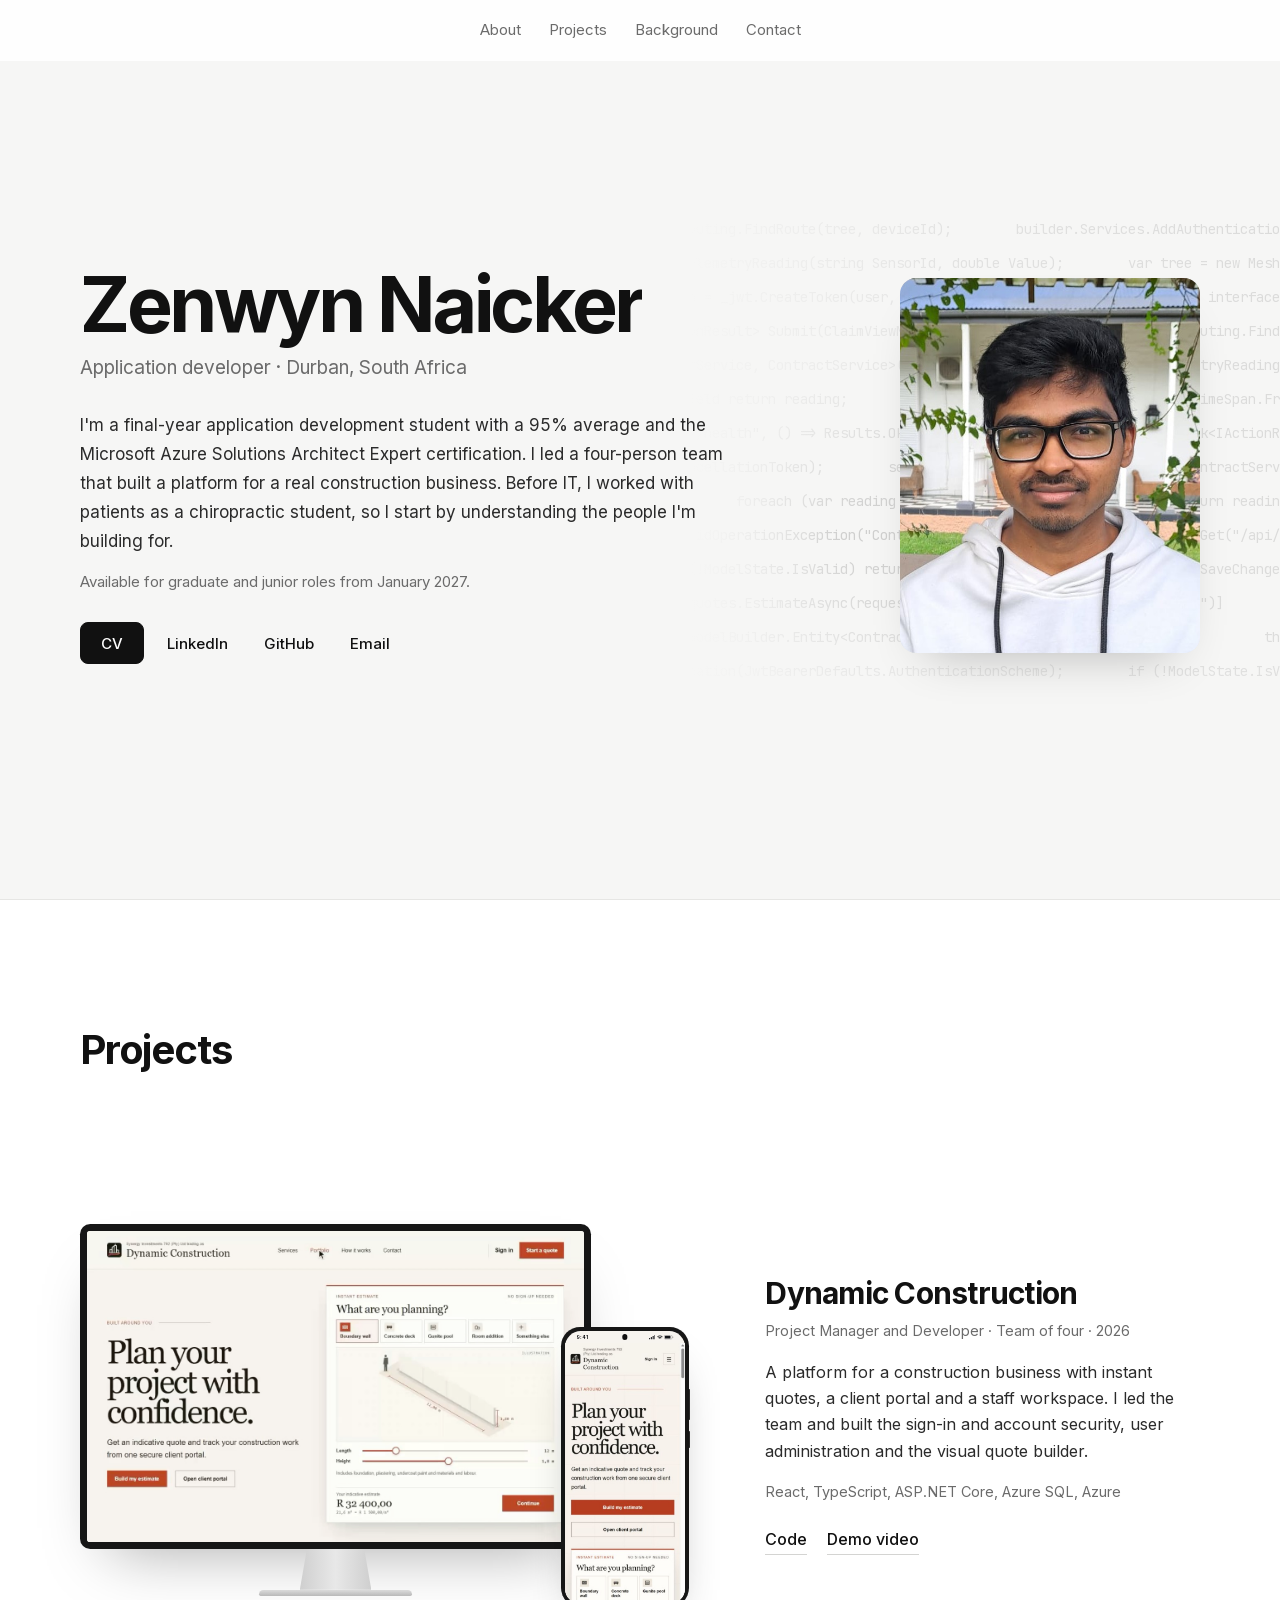
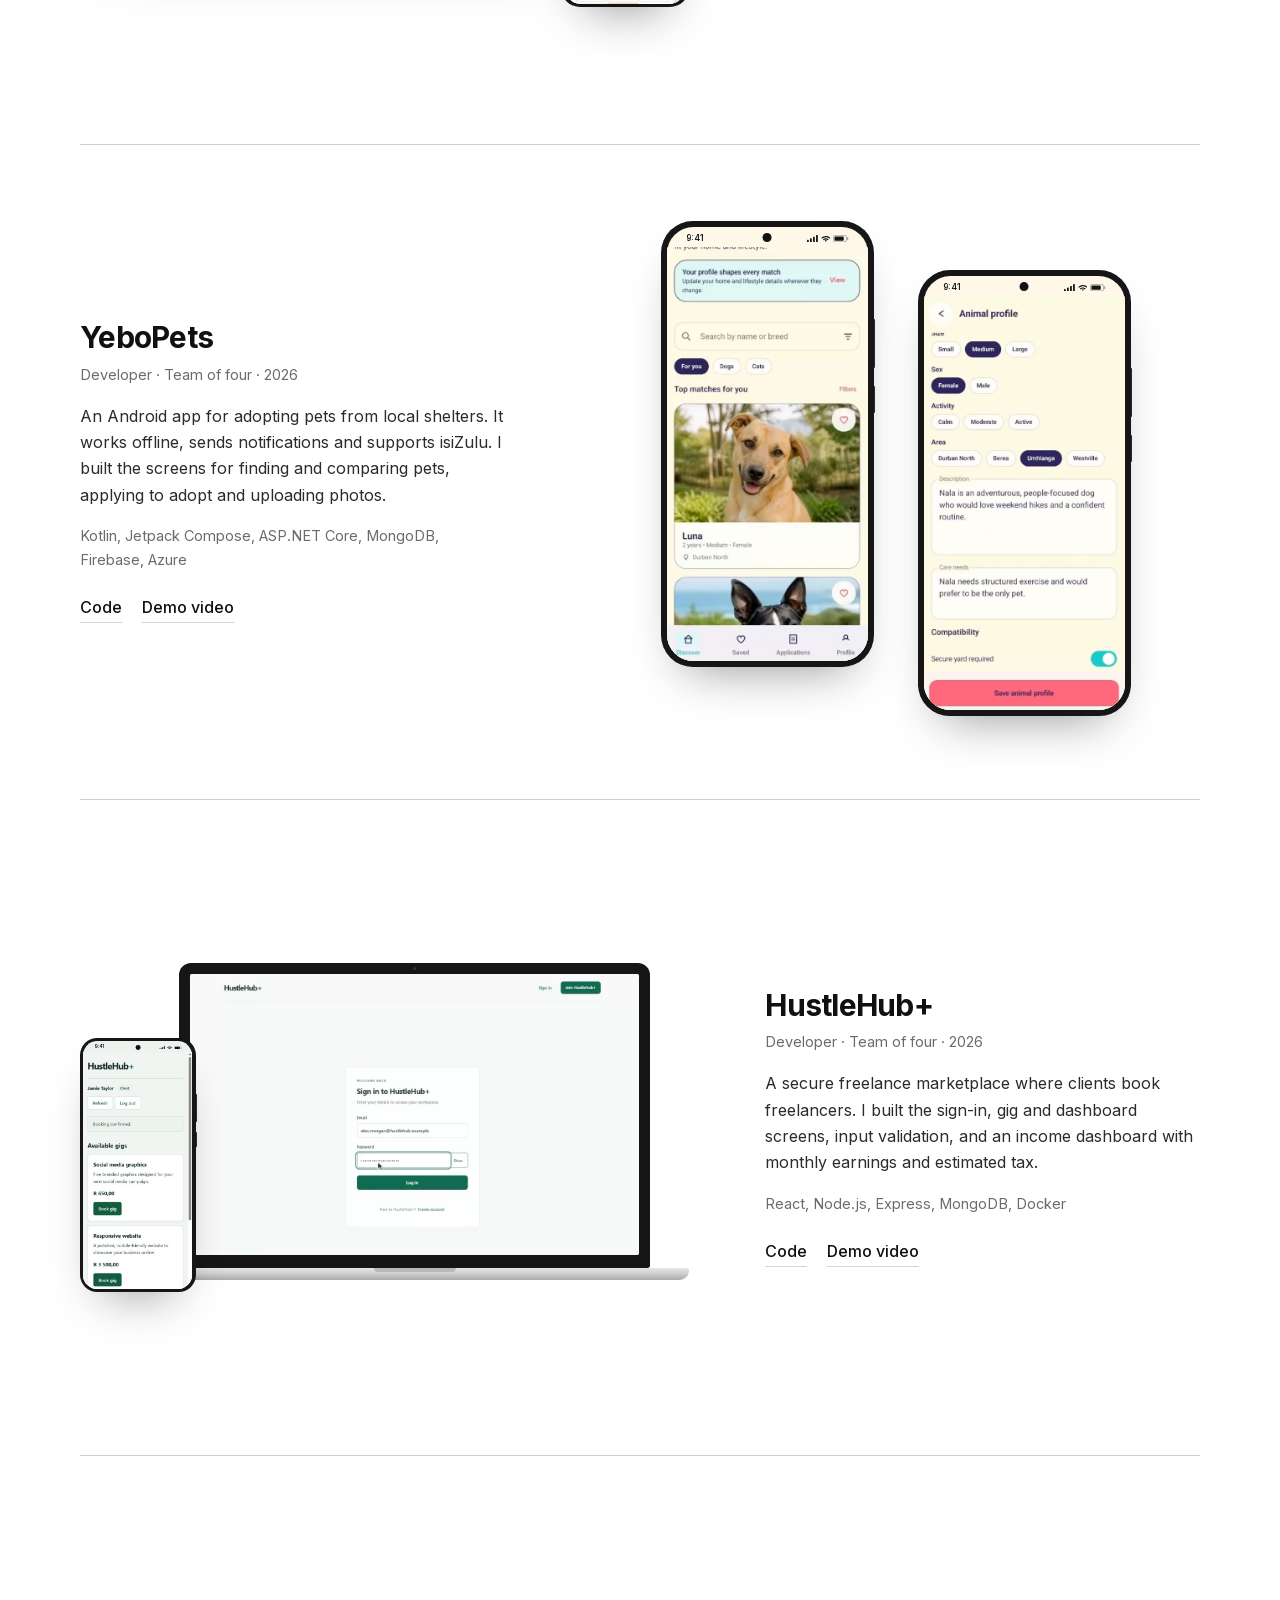
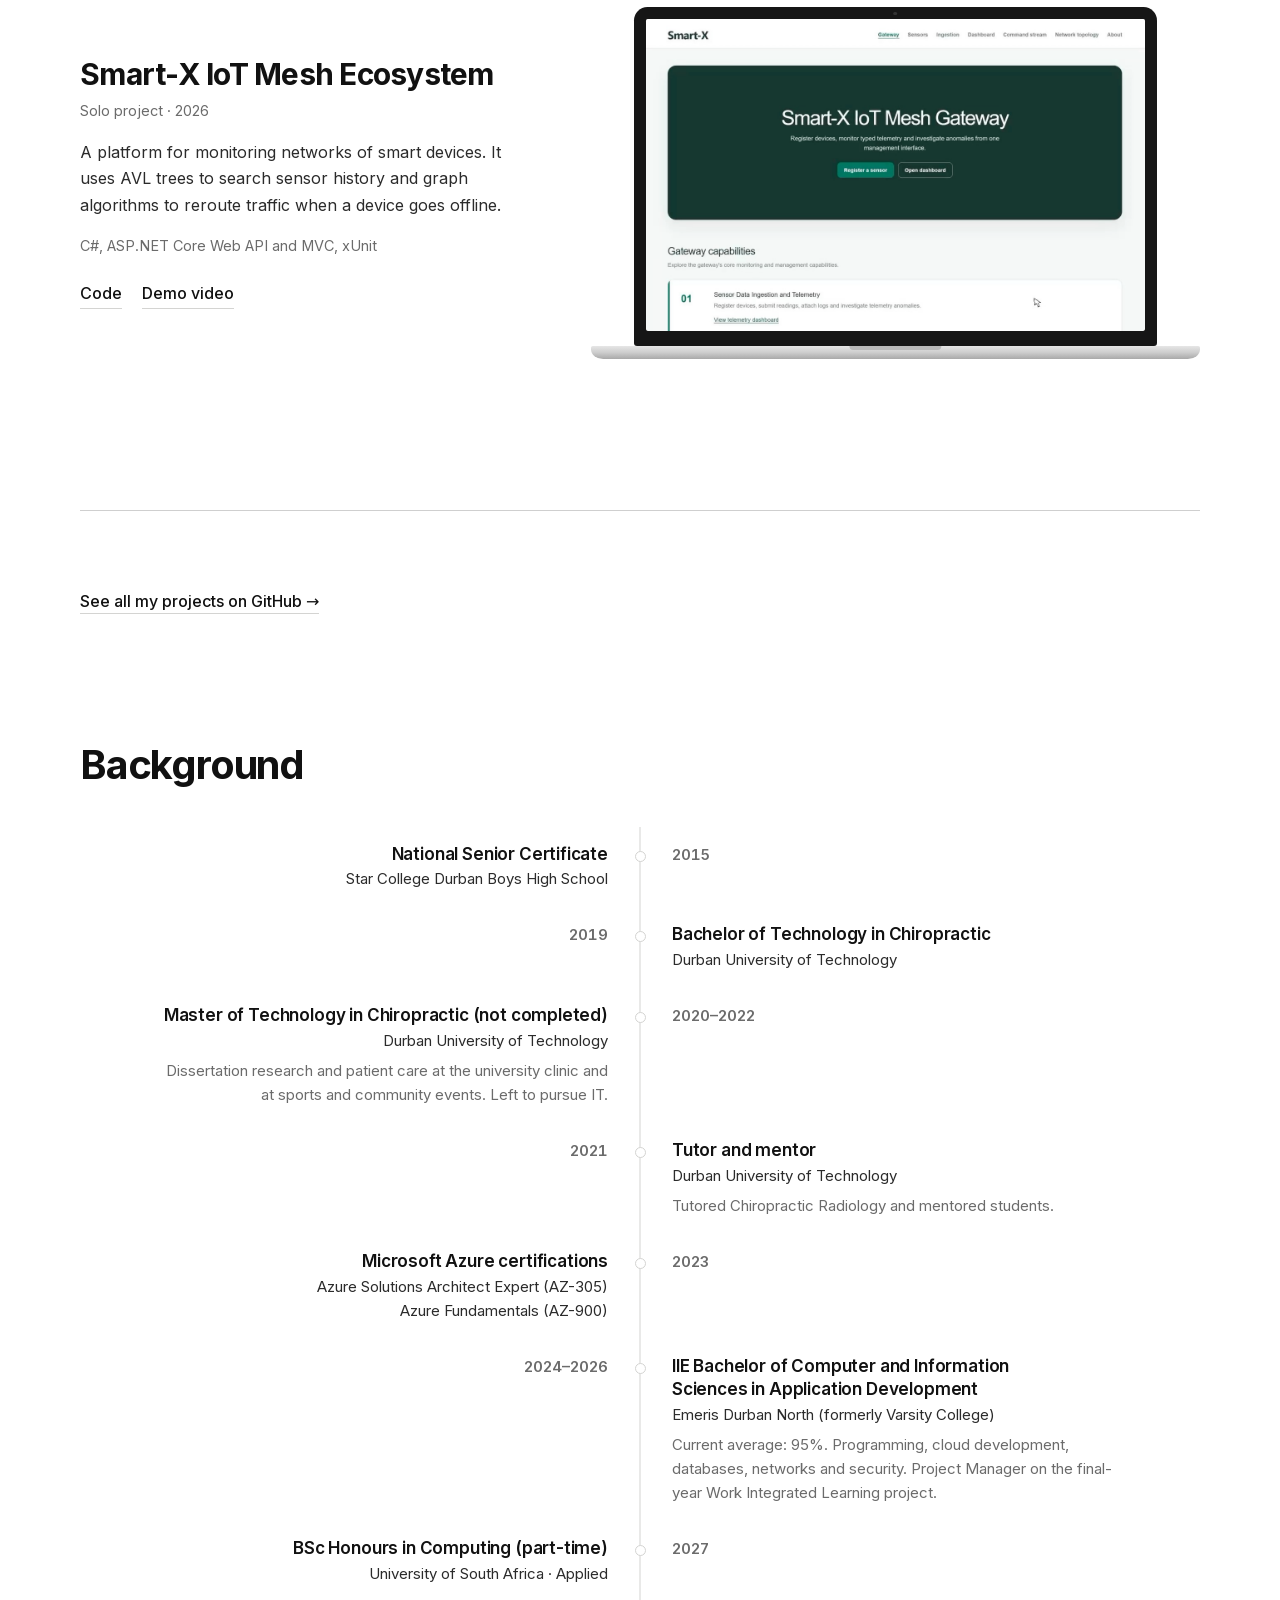
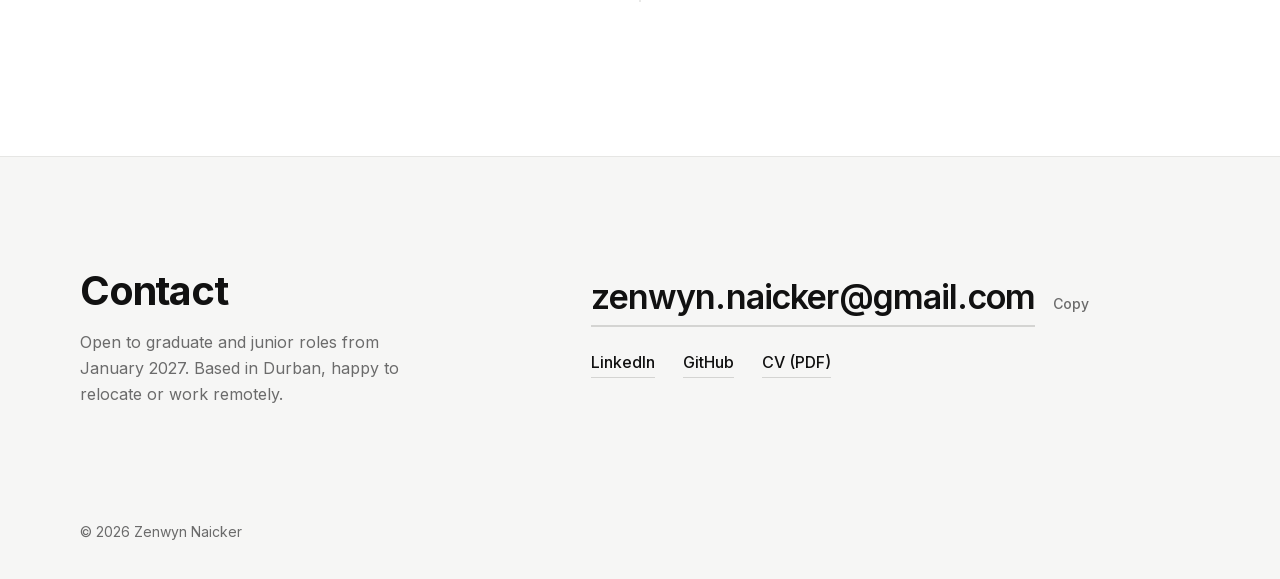
==== index.html @ e209d1b8 "Keep page-level scrolling plain on phones; add ?debug scroll readout" ====
<!doctype html>
<html lang="en">
<head>
  <meta charset="utf-8">
  <meta name="viewport" content="width=device-width, initial-scale=1">
  <title>Zenwyn Naicker · Application Developer</title>
  <meta name="description" content="Application developer in Durban, South Africa. Final-year BCAD student and Microsoft Azure Solutions Architect Expert.">
  <meta name="theme-color" content="#ffffff">
  <meta name="color-scheme" content="only light">
  <link rel="icon" href="favicon.svg" type="image/svg+xml">
  <link rel="apple-touch-icon" href="apple-touch-icon.png">
  <meta property="og:type" content="website">
  <meta property="og:title" content="Zenwyn Naicker · Application Developer">
  <meta property="og:description" content="Application developer in Durban, South Africa.">
  <meta property="og:url" content="https://zenwyn-naicker.github.io/">
  <meta property="og:image" content="https://zenwyn-naicker.github.io/assets/img/og.jpg">
  <meta name="twitter:card" content="summary_large_image">
  <link rel="canonical" href="https://zenwyn-naicker.github.io/">
  <link rel="preload" href="assets/fonts/inter-latin.woff2" as="font" type="font/woff2" crossorigin>
  <link rel="stylesheet" href="assets/css/style.css?v=26">
  <script type="application/ld+json">
  {
    "@context": "https://schema.org",
    "@type": "Person",
    "name": "Zenwyn Naicker",
    "url": "https://zenwyn-naicker.github.io/",
    "image": "https://zenwyn-naicker.github.io/assets/img/zenwyn-portrait.jpg",
    "jobTitle": "Application developer",
    "address": { "@type": "PostalAddress", "addressLocality": "Durban", "addressCountry": "ZA" },
    "sameAs": [
      "https://www.linkedin.com/in/zenwyn-naicker-208079266/",
      "https://github.com/zenwyn-naicker"
    ]
  }
  </script>
  <script>document.documentElement.classList.add('js')</script>
  <script defer src="assets/js/main.js?v=25"></script>
</head>
<body>
  <a class="skip" href="#main">Skip to content</a>
  <header class="nav" id="nav">
    <div class="wrap nav__inner">
      <nav class="nav__links" aria-label="Sections">
        <a href="#banner">About</a>
        <a href="#work">Projects</a>
        <a href="#journey">Background</a>
        <a href="#contact">Contact</a>
      </nav>
    </div>
  </header>

  <main id="main">
    <section class="hero" id="banner">
      <div class="hero__bg" aria-hidden="true">
        <div class="banner__code" id="code-dim"></div>
        <div class="banner__code banner__code--lit" id="code-lit"></div>
        <div class="banner__shade"></div>
      </div>

      <div class="wrap hero__inner">
        <div class="hero__text">
          <h1 class="hero__name" aria-label="Zenwyn Naicker"><span class="line" aria-hidden="true"><span>Zenwyn</span></span> <span class="line" aria-hidden="true"><span>Naicker</span></span></h1>
          <p class="hero__role">Application developer · Durban, South Africa</p>
          <p class="hero__about">
            I'm a final-year application development student with a 95% average and the Microsoft Azure Solutions Architect Expert certification. I led a four-person team that built a platform for a real construction business. Before IT, I worked with patients as a chiropractic student, so I start by understanding the people I'm building for.
          </p>
          <p class="hero__status">Available for graduate and junior roles from January 2027.</p>
          <div class="actions">
            <a class="btn btn--primary" href="assets/docs/Zenwyn_Naicker_CV.pdf?v=2" target="_blank" rel="noopener">CV</a>
            <a class="btn btn--quiet" href="https://www.linkedin.com/in/zenwyn-naicker-208079266/" target="_blank" rel="noopener">LinkedIn</a>
            <a class="btn btn--quiet" href="https://github.com/zenwyn-naicker" target="_blank" rel="noopener">GitHub</a>
            <a class="btn btn--quiet" href="mailto:zenwyn.naicker@gmail.com">Email</a>
          </div>
        </div>
        <div class="hero__photo">
          <img src="assets/img/zenwyn-portrait.jpg" alt="Zenwyn Naicker" width="552" height="690">
        </div>
      </div>
    </section>

    <section class="section wrap" id="work">
      <h2 class="section__title">Projects</h2>

      <article class="project">
        <div class="project__stage stage-dc" data-reveal>
          <div class="devices" role="img" aria-label="Dynamic Construction demo on a monitor and a phone">
            <div class="device monitor">
              <div class="monitor__frame"><div class="vp" style="--ar:1.6"><video class="clip" data-src="assets/video/dc.mp4?v=18" poster="assets/video/dc.jpg?v=18" muted loop playsinline preload="none" aria-hidden="true"></video></div></div>
              <div class="monitor__neck"></div>
              <div class="monitor__foot"></div>
            </div>
            <div class="device phone" style="--sb:#f7f4ef">
              <div class="phone__body"><div class="phone__screen">
                <div class="statusbar"></div>
                <div class="vp" data-demo="dc-mobile" style="--ar:0.462"></div>
              </div></div>
            </div>
          </div>
        </div>
        <div class="project__info" data-reveal>
          <h3>Dynamic Construction</h3>
          <p class="project__role">Project Manager and Developer · Team of four · 2026</p>
          <p class="project__desc">A platform for a construction business with instant quotes, a client portal and a staff workspace. I led the team and built the sign-in and account security, user administration and the visual quote builder.</p>
          <p class="project__tech">React, TypeScript, ASP.NET Core, Azure SQL, Azure</p>
          <div class="links">
            <a href="https://github.com/zenwyn-naicker/dynamic-construction" target="_blank" rel="noopener">Code</a>
            <a href="https://youtu.be/r0GW_skkptA" target="_blank" rel="noopener">Demo video</a>
          </div>
        </div>
      </article>

      <article class="project project--flip">
        <div class="project__stage stage-yp" data-reveal>
          <div class="devices" role="img" aria-label="YeboPets demo on two Android phones">
            <div class="device phone" style="--sb:#fff8e8">
              <div class="phone__body"><div class="phone__screen">
                <div class="statusbar"></div>
                <div class="vp" style="--ar:0.485"><video class="clip" data-src="assets/video/yp-adopter.mp4?v=18" poster="assets/video/yp-adopter.jpg?v=18" muted loop playsinline preload="none" aria-hidden="true"></video></div>
              </div></div>
            </div>
            <div class="device phone" style="--sb:#fff8e8">
              <div class="phone__body"><div class="phone__screen">
                <div class="statusbar"></div>
                <div class="vp" style="--ar:0.485"><video class="clip" data-start="6" data-src="assets/video/yp-shelter.mp4?v=18" poster="assets/video/yp-shelter.jpg?v=18" muted loop playsinline preload="none" aria-hidden="true"></video></div>
              </div></div>
            </div>
          </div>
        </div>
        <div class="project__info" data-reveal>
          <h3>YeboPets</h3>
          <p class="project__role">Developer · Team of four · 2026</p>
          <p class="project__desc">An Android app for adopting pets from local shelters. It works offline, sends notifications and supports isiZulu. I built the screens for finding and comparing pets, applying to adopt and uploading photos.</p>
          <p class="project__tech">Kotlin, Jetpack Compose, ASP.NET Core, MongoDB, Firebase, Azure</p>
          <div class="links">
            <a href="https://github.com/zenwyn-naicker/yebopets" target="_blank" rel="noopener">Code</a>
            <a href="https://youtu.be/BD9olrDYSpg" target="_blank" rel="noopener">Demo video</a>
          </div>
        </div>
      </article>

      <article class="project">
        <div class="project__stage stage-hh" data-reveal>
          <div class="devices" role="img" aria-label="HustleHub+ demo on a laptop and a phone">
            <div class="device laptop">
              <div class="laptop__lid"><div class="vp" style="--ar:1.6"><video class="clip" data-src="assets/video/hh.mp4?v=18" poster="assets/video/hh.jpg?v=18" muted loop playsinline preload="none" aria-hidden="true"></video></div></div>
              <div class="laptop__base"></div>
            </div>
            <div class="device phone" style="--sb:#eef2ef">
              <div class="phone__body"><div class="phone__screen">
                <div class="statusbar"></div>
                <div class="vp" data-demo="hh-mobile" style="--ar:0.462"></div>
              </div></div>
            </div>
          </div>
        </div>
        <div class="project__info" data-reveal>
          <h3>HustleHub+</h3>
          <p class="project__role">Developer · Team of four · 2026</p>
          <p class="project__desc">A secure freelance marketplace where clients book freelancers. I built the sign-in, gig and dashboard screens, input validation, and an income dashboard with monthly earnings and estimated tax.</p>
          <p class="project__tech">React, Node.js, Express, MongoDB, Docker</p>
          <div class="links">
            <a href="https://github.com/zenwyn-naicker/hustlehub-plus" target="_blank" rel="noopener">Code</a>
            <a href="https://youtu.be/v8cnh0CgoJU" target="_blank" rel="noopener">Demo video</a>
          </div>
        </div>
      </article>

      <article class="project project--flip">
        <div class="project__stage stage-sx" data-reveal>
          <div class="devices" role="img" aria-label="Smart-X demo on a laptop">
            <div class="device laptop">
              <div class="laptop__lid"><div class="vp" style="--ar:1.6"><video class="clip" data-src="assets/video/sx.mp4?v=18" poster="assets/video/sx.jpg?v=18" muted loop playsinline preload="none" aria-hidden="true"></video></div></div>
              <div class="laptop__base"></div>
            </div>
          </div>
        </div>
        <div class="project__info" data-reveal>
          <h3>Smart-X IoT Mesh Ecosystem</h3>
          <p class="project__role">Solo project · 2026</p>
          <p class="project__desc">A platform for monitoring networks of smart devices. It uses AVL trees to search sensor history and graph algorithms to reroute traffic when a device goes offline.</p>
          <p class="project__tech">C#, ASP.NET Core Web API and MVC, xUnit</p>
          <div class="links">
            <a href="https://github.com/zenwyn-naicker/smart-x-iot-mesh-ecosystem" target="_blank" rel="noopener">Code</a>
            <a href="https://youtu.be/pCHtgBJ-BZU" target="_blank" rel="noopener">Demo video</a>
          </div>
        </div>
      </article>

      <p class="more" data-reveal>
        <a href="https://github.com/zenwyn-naicker/bcad-projects" target="_blank" rel="noopener">See all my projects on GitHub →</a>
      </p>
    </section>

    <section class="section wrap" id="journey">
      <h2 class="section__title">Background</h2>

      <div class="timeline" id="timeline">
        <div class="timeline__rail" aria-hidden="true"><div class="timeline__fill"></div></div>
        <ol class="timeline__list">
          <li class="tl is-left">
            <span class="tl__year">2015</span><span class="tl__dot" aria-hidden="true"></span>
            <div class="tl__card">
              <h3>National Senior Certificate</h3>
              <p class="tl__org">Star College Durban Boys High School</p>
            </div>
          </li>

          <li class="tl is-right">
            <span class="tl__year">2019</span><span class="tl__dot" aria-hidden="true"></span>
            <div class="tl__card">
              <h3>Bachelor of Technology in Chiropractic</h3>
              <p class="tl__org">Durban University of Technology</p>
            </div>
          </li>

          <li class="tl is-left">
            <span class="tl__year">2020–2022</span><span class="tl__dot" aria-hidden="true"></span>
            <div class="tl__card">
              <h3>Master of Technology in Chiropractic (not completed)</h3>
              <p class="tl__org">Durban University of Technology</p>
              <p>Dissertation research and patient care at the university clinic and at sports and community events. Left to pursue IT.</p>
            </div>
          </li>

          <li class="tl is-right">
            <span class="tl__year">2021</span><span class="tl__dot" aria-hidden="true"></span>
            <div class="tl__card">
              <h3>Tutor and mentor</h3>
              <p class="tl__org">Durban University of Technology</p>
              <p>Tutored Chiropractic Radiology and mentored students.</p>
            </div>
          </li>

          <li class="tl is-left">
            <span class="tl__year">2023</span><span class="tl__dot" aria-hidden="true"></span>
            <div class="tl__card">
              <h3>Microsoft Azure certifications</h3>
              <p class="tl__org">Azure Solutions Architect Expert (AZ-305)<br>Azure Fundamentals (AZ-900)</p>
            </div>
          </li>

          <li class="tl is-right">
            <span class="tl__year">2024–2026</span><span class="tl__dot" aria-hidden="true"></span>
            <div class="tl__card">
              <h3>IIE Bachelor of Computer and Information Sciences in Application Development</h3>
              <p class="tl__org">Emeris Durban North (formerly Varsity College)</p>
              <p>Current average: 95%. Programming, cloud development, databases, networks and security. Project Manager on the final-year Work Integrated Learning project.</p>
            </div>
          </li>

          <li class="tl is-left">
            <span class="tl__year">2027</span><span class="tl__dot" aria-hidden="true"></span>
            <div class="tl__card">
              <h3>BSc Honours in Computing (part-time)</h3>
              <p class="tl__org">University of South Africa · Applied</p>
            </div>
          </li>
        </ol>
      </div>
    </section>

    <section class="contact" id="contact">
      <div class="wrap contact__inner">
        <div class="contact__intro" data-reveal>
          <h2 class="section__title">Contact</h2>
          <p>Open to graduate and junior roles from January 2027. Based in Durban, happy to relocate or work remotely.</p>
        </div>
        <div class="contact__main" data-reveal>
          <div class="contact__email">
            <a href="mailto:zenwyn.naicker@gmail.com">zenwyn.naicker@gmail.com</a>
            <button type="button" class="copy" data-copy="zenwyn.naicker@gmail.com">Copy</button>
          </div>
          <p class="contact__links">
            <a href="https://www.linkedin.com/in/zenwyn-naicker-208079266/" target="_blank" rel="noopener">LinkedIn</a>
            <a href="https://github.com/zenwyn-naicker" target="_blank" rel="noopener">GitHub</a>
            <a href="assets/docs/Zenwyn_Naicker_CV.pdf?v=2" target="_blank" rel="noopener">CV (PDF)</a>
          </p>
        </div>
      </div>
      <footer class="wrap footer"><p>© 2026 Zenwyn Naicker</p></footer>
    </section>
  </main>
</body>
</html>
---- assets/css/style.css ----
/* Zenwyn Naicker */

@font-face {
  font-family: "Inter";
  font-style: normal;
  font-weight: 400 700;
  font-display: swap;
  src: url("../fonts/inter-latin.woff2") format("woff2");
}
@font-face {
  font-family: "JetBrains Mono";
  font-style: normal;
  font-weight: 400;
  font-display: swap;
  src: url("../fonts/jetbrains-mono-latin.woff2") format("woff2");
}

:root {
  --bg: #ffffff;
  --bg-soft: #f6f6f5;
  --ink: #111111;
  --text: #2b2b2b;
  --muted: #6b6b6b;
  --line: #e6e6e4;
  --line-2: #d4d4d2;
  --ease: cubic-bezier(0.65, 0, 0.35, 1);
  --ease-out: cubic-bezier(0.16, 1, 0.3, 1);
  --font: "Inter", ui-sans-serif, system-ui, -apple-system, "Segoe UI", Roboto, sans-serif;
  --mono: "JetBrains Mono", ui-monospace, SFMono-Regular, Menlo, Consolas, monospace;
  color-scheme: only light;
}

*, *::before, *::after { box-sizing: border-box; }

html { scroll-padding-top: 72px; -webkit-text-size-adjust: 100%; }
/* Smooth anchor scrolling only with a mouse or trackpad. On phones it interferes with the
   browser's own handling of its collapsing toolbar, which can leave the top of the page hidden. */
@media (hover: hover) and (pointer: fine) {
  html { scroll-behavior: smooth; }
}
/* Sideways overflow is clipped on the content, not on the page itself, so the
   page scrolls exactly as the browser expects. */
main { overflow-x: clip; }

body {
  margin: 0;
  background: var(--bg);
  color: var(--text);
  font: 400 16px/1.65 var(--font);
  -webkit-font-smoothing: antialiased;
  -moz-osx-font-smoothing: grayscale;
}

img { max-width: 100%; display: block; }
a { color: inherit; text-decoration: none; }
h1, h2, h3 { color: var(--ink); text-wrap: balance; }
p { text-wrap: pretty; }
:focus-visible { outline: 2px solid var(--ink); outline-offset: 3px; border-radius: 4px; }

.wrap { width: min(1120px, 100% - 32px); margin-inline: auto; }

.skip {
  position: fixed; left: 16px; top: 12px; z-index: 100;
  padding: 10px 16px; border-radius: 8px;
  background: var(--ink); color: #fff; font-weight: 500; font-size: 15px;
  transform: translateY(-200%);
}
.skip:focus { transform: none; }

/* Buttons and links */

.actions { display: flex; flex-wrap: wrap; gap: 10px; }

.btn {
  display: inline-flex; align-items: center; justify-content: center;
  height: 42px; padding: 0 20px;
  border-radius: 8px; border: 1px solid var(--line-2);
  background: var(--bg); color: var(--ink);
  font: 500 15px/1 var(--font); white-space: nowrap;
  transition: background 0.2s, border-color 0.2s;
}
.btn:hover { border-color: var(--ink); }
.btn--primary { background: var(--ink); color: #fff; border-color: var(--ink); }
.btn--primary:hover { background: #333; }
.btn--quiet { padding: 0 12px; border-color: transparent; background: transparent; }
.btn--quiet:hover { border-color: var(--line-2); background: var(--bg); }

.links { display: flex; flex-wrap: wrap; gap: 20px; }
.links a {
  font-weight: 500; color: var(--ink);
  border-bottom: 1px solid var(--line-2); padding-bottom: 2px;
  transition: border-color 0.2s;
}
.links a:hover { border-color: var(--ink); }

/* Navigation */

.nav {
  position: fixed; inset: 0 0 auto; z-index: 50;
  background: rgba(255, 255, 255, 0.85);
  -webkit-backdrop-filter: blur(12px); backdrop-filter: blur(12px);
  border-bottom: 1px solid transparent;
  transition: border-color 0.3s;
}
.nav.is-scrolled { border-bottom-color: var(--line); }
.nav__inner { height: 60px; display: flex; align-items: center; justify-content: center; gap: 20px; }
.brand { white-space: nowrap; font-weight: 600; color: var(--ink); letter-spacing: -0.01em; }
.nav__links { display: flex; gap: 28px; }
.nav__links a { color: var(--muted); font-size: 15px; transition: color 0.2s; }
.nav__links a:hover { color: var(--ink); }

/* Hero */

.hero {
  position: relative;
  isolation: isolate;
  min-height: 100svh;
  display: flex;
  align-items: center;
  padding: 104px 0 72px;
  background: var(--bg-soft);
  border-bottom: 1px solid var(--line);
  overflow: hidden;
}
.hero__bg { position: absolute; inset: 0; z-index: -1; }

.banner__code {
  position: absolute; inset: 0;
  display: flex; flex-direction: column; justify-content: center;
  font: 400 14px/34px var(--mono);
  color: #9a9a9a;
  white-space: pre;
  opacity: 0.32;
  user-select: none;
  pointer-events: none;
}
.banner__code--lit {
  color: #1a1a1a;
  opacity: 0.4;
  -webkit-mask-image: radial-gradient(220px circle at var(--mx, 72%) var(--my, 38%), #000 0%, rgba(0, 0, 0, 0.3) 45%, transparent 72%);
  mask-image: radial-gradient(220px circle at var(--mx, 72%) var(--my, 38%), #000 0%, rgba(0, 0, 0, 0.3) 45%, transparent 72%);
}
.code-track { display: flex; width: max-content; animation: drift var(--dur, 80s) linear infinite; animation-direction: var(--dir, normal); }
.code-track > span { padding-right: 64px; }
.code-track .g { display: inline-block; width: 64px; }
@keyframes drift { to { transform: translate3d(-50%, 0, 0); } }

.banner__shade {
  position: absolute; inset: 0; pointer-events: none;
  background:
    linear-gradient(90deg, rgba(246, 246, 245, 1) 0%, rgba(246, 246, 245, 1) 54%, rgba(246, 246, 245, 0.3) 76%, rgba(246, 246, 245, 0.1) 100%),
    linear-gradient(180deg, rgba(246, 246, 245, 0.6) 0%, transparent 25%, transparent 70%, rgba(246, 246, 245, 1) 100%);
}

.hero__inner {
  display: grid;
  grid-template-columns: minmax(0, 1.7fr) minmax(0, 1fr);
  gap: clamp(40px, 6vw, 96px);
  align-items: center;
}
.hero__name {
  margin: 0 0 10px;
  font-size: clamp(44px, 6vw, 84px);
  line-height: 0.98;
  font-weight: 700;
  letter-spacing: -0.045em;
}
.hero__name .line { display: inline-block; overflow: hidden; vertical-align: top; padding-bottom: 0.1em; margin-bottom: -0.1em; }
.hero__name .line > span { display: inline-block; animation: lineUp 1.1s var(--ease-out) both; }
.hero__name .line:nth-child(2) > span { animation-delay: 0.1s; }
@keyframes lineUp { from { transform: translateY(105%); } }
.hero__role { margin: 0 0 28px; color: var(--muted); font-size: clamp(16px, 1.5vw, 19px); }
.hero__about { margin: 0 0 14px; font-size: 17px; line-height: 1.7; max-width: 60ch; }
.hero__status { margin: 0 0 28px; color: var(--muted); font-size: 15px; }

.hero__photo {
  justify-self: end;
  width: min(100%, 300px);
  aspect-ratio: 4 / 5;
  border-radius: 16px;
  overflow: hidden;
  background: var(--line);
  box-shadow: 0 24px 48px -28px rgba(0, 0, 0, 0.3);
}
.hero__photo img { width: 100%; height: 100%; object-fit: cover; }

.hero__text > *, .hero__photo { animation: rise 0.9s var(--ease-out) both; }
.hero__text > .hero__name { animation: none; }
.hero__text > :nth-child(2) { animation-delay: 0.06s; }
.hero__text > :nth-child(3) { animation-delay: 0.12s; }
.hero__text > :nth-child(4), .hero__text > :nth-child(5) { animation-delay: 0.18s; }
.hero__photo { animation-delay: 0.1s; }
@keyframes rise { from { opacity: 0; transform: translateY(16px); } }

/* Sections */

.section { padding-top: clamp(80px, 10vw, 128px); }
.section__title {
  margin: 0 0 clamp(8px, 2vw, 16px);
  font-size: clamp(30px, 3.6vw, 40px);
  line-height: 1.1;
  font-weight: 700;
  letter-spacing: -0.03em;
}

/* Projects */

.project {
  display: grid;
  grid-template-columns: minmax(0, 1.4fr) minmax(0, 1fr);
  gap: clamp(36px, 6vw, 80px);
  align-items: center;
  padding-block: clamp(48px, 6vw, 80px);
}
.project + .project { border-top: 1px solid rgba(17, 17, 17, 0.2); }
.project--flip { grid-template-columns: minmax(0, 1fr) minmax(0, 1.4fr); }
.project--flip .project__stage { order: 2; }

.project__stage { position: relative; }
.devices { position: relative; }

.project h3 { margin: 0 0 8px; font-size: clamp(24px, 2.6vw, 30px); line-height: 1.15; letter-spacing: -0.025em; font-weight: 700; }
.project__role { margin: 0 0 16px; color: var(--muted); font-size: 14.5px; }
.project__desc { margin: 0 0 16px; font-size: 16px; }
.project__tech { margin: 0 0 22px; color: var(--muted); font-size: 14.5px; }

.more { margin: 0; padding-top: clamp(48px, 6vw, 80px); border-top: 1px solid rgba(17, 17, 17, 0.2); }
.more a { font-weight: 500; color: var(--ink); border-bottom: 1px solid var(--line-2); padding-bottom: 2px; }
.more a:hover { border-color: var(--ink); }

/* Devices */

.device { position: relative; z-index: 1; container-type: inline-size; }

.vp { position: relative; overflow: hidden; aspect-ratio: var(--ar); background: #f3f2ee; }
.layer { position: absolute; inset: 0; visibility: hidden; }
.vp .clip { display: block; width: 100%; height: 100%; object-fit: cover; object-position: top; }
.layer img {
  width: 100%; height: auto; user-select: none; -webkit-user-drag: none;
  transform: translate3d(0, 0, 0);
  transition: transform 1.5s cubic-bezier(0.45, 0.05, 0.25, 1);
}
.layer.is-active { visibility: visible; z-index: 2; transform: none; opacity: 1; filter: none; transition: transform 0.45s var(--ease), opacity 0.35s ease, filter 0.45s ease; }
.layer.is-instant { transition: none; }
.layer.from-slide { visibility: visible; z-index: 2; transform: translate3d(100%, 0, 0); transition: none; }
.layer.from-fade { visibility: visible; z-index: 2; opacity: 0; transition: none; }
.layer.to-slide { visibility: visible; z-index: 1; transform: translate3d(-30%, 0, 0); filter: brightness(0.7); transition: transform 0.45s var(--ease), filter 0.45s ease; }
.layer.to-fade { visibility: visible; z-index: 1; }

.cursor {
  position: absolute; left: 64%; top: 62%; z-index: 6;
  width: max(13px, 2.2cqw);
  pointer-events: none;
  transform: translate(-24%, -10%);
  transition: left 0.85s cubic-bezier(0.6, 0, 0.2, 1), top 0.85s cubic-bezier(0.6, 0, 0.2, 1);
  filter: drop-shadow(0 2px 3px rgba(0, 0, 0, 0.3));
}
.cursor svg { display: block; width: 100%; height: auto; fill: #111; stroke: #fff; stroke-width: 1.5; stroke-linejoin: round; transform-origin: 25% 15%; }
.cursor.is-press svg { animation: press 0.32s ease; }
@keyframes press { 50% { transform: scale(0.8); } }

.ripple {
  position: absolute; z-index: 5; pointer-events: none;
  width: max(24px, 5cqw); aspect-ratio: 1; border-radius: 50%;
  translate: -50% -50%;
  border: 2px solid rgba(17, 17, 17, 0.6);
  background: rgba(17, 17, 17, 0.08);
  animation: ripple 0.7s ease-out forwards;
}
@keyframes ripple { from { transform: scale(0.2); opacity: 1; } to { transform: scale(1.7); opacity: 0; } }

.touch {
  position: absolute; z-index: 6; pointer-events: none;
  width: 13cqw; aspect-ratio: 1; border-radius: 50%;
  translate: -50% -50%;
  background: rgba(30, 30, 30, 0.18);
  border: 2px solid rgba(255, 255, 255, 0.95);
  box-shadow: 0 2px 8px rgba(0, 0, 0, 0.25);
  opacity: 0;
}
.touch.is-tap { animation: tap 0.6s ease-out; }
@keyframes tap {
  0% { opacity: 0; transform: scale(1.5); }
  25% { opacity: 1; transform: scale(1); }
  70% { opacity: 1; transform: scale(0.9); }
  100% { opacity: 0; transform: scale(0.9); }
}

/* Monitor */
.monitor__frame {
  position: relative;
  padding: 1.4cqw;
  border-radius: 2cqw;
  background: #161616;
  box-shadow: 0 30px 60px -30px rgba(0, 0, 0, 0.35);
}
.monitor__frame .vp { border-radius: 0.6cqw; }
.monitor__neck {
  width: 14cqw; height: 8cqw; margin: 0 auto;
  background: linear-gradient(90deg, #cfcfcf, #e8e8e8 50%, #cfcfcf);
  clip-path: polygon(10% 0, 90% 0, 100% 100%, 0 100%);
}
.monitor__foot {
  width: 30cqw; height: 1.2cqw; margin: 0 auto;
  border-radius: 1cqw 1cqw 0.4cqw 0.4cqw;
  background: linear-gradient(#e2e2e2, #bdbdbd);
  box-shadow: 0 12px 20px -10px rgba(0, 0, 0, 0.3);
}

/* Laptop */
.laptop__lid {
  position: relative;
  width: 86%; margin: 0 auto;
  padding: 2cqw 2cqw 2.4cqw;
  border-radius: 2.2cqw 2.2cqw 0.5cqw 0.5cqw;
  background: #161616;
}
.laptop__lid::before {
  content: ""; position: absolute; top: 0.75cqw; left: 50%; translate: -50% 0;
  width: 0.6cqw; height: 0.6cqw; border-radius: 50%; background: #333;
}
.laptop__lid .vp { border-radius: 0.4cqw; }
.laptop__base {
  position: relative; height: 2.2cqw;
  border-radius: 0.3cqw 0.3cqw 2cqw 2cqw / 0.3cqw 0.3cqw 1.6cqw 1.6cqw;
  background: linear-gradient(#e6e6e6, #cdcdcd 50%, #a9a9a9);
  box-shadow: 0 24px 40px -22px rgba(0, 0, 0, 0.45);
}
.laptop__base::before {
  content: ""; position: absolute; top: 0; left: 50%; translate: -50% 0;
  width: 15cqw; height: 0.8cqw; border-radius: 0 0 1cqw 1cqw; background: #b9b9b9;
}

/* Phone */
.phone__body {
  position: relative;
  padding: 2.8cqw;
  border-radius: 15cqw;
  background: #161616;
  box-shadow: 0 24px 50px -24px rgba(0, 0, 0, 0.45);
}
.phone__body::before, .phone__body::after {
  content: ""; position: absolute; right: -0.8cqw; width: 0.9cqw;
  border-radius: 0 0.6cqw 0.6cqw 0; background: #2a2a2a;
}
.phone__body::before { top: 22%; height: 11%; }
.phone__body::after { top: 37%; height: 6%; }
.phone__screen { position: relative; overflow: hidden; border-radius: 12.4cqw; background: var(--sb, #fff); }
.phone__screen .vp { background: var(--sb, #fff); }

.statusbar {
  position: relative;
  display: flex; align-items: center; justify-content: space-between;
  height: 9.5cqw; padding: 1.4cqw 9cqw 0;
  font: 600 3.9cqw/1 var(--font); color: #15161a;
}
.statusbar::after {
  content: ""; position: absolute; left: 50%; top: 3cqw; translate: -50% 0;
  width: 4.2cqw; height: 4.2cqw; border-radius: 50%; background: #111;
}
.statusbar__icons { display: flex; align-items: center; gap: 1.3cqw; }
.statusbar svg { height: 3.4cqw; width: auto; fill: #15161a; }

/* Stage layouts */
.stage-dc .devices { padding-bottom: 2%; }
.stage-dc .monitor { width: 84%; }
.stage-dc .phone { position: absolute; right: 0; bottom: 0; width: 21%; }

.stage-yp .devices { display: flex; justify-content: center; gap: 8%; padding: 0 4% 9%; }
.stage-yp .phone { width: 38%; }
.stage-yp .phone:nth-child(2) { translate: 0 11%; }

.stage-hh .devices { padding-bottom: 2%; }
.stage-hh .laptop { width: 90%; margin-left: auto; }
.stage-hh .phone { position: absolute; left: 0; bottom: 0; width: 19%; }

.stage-sx .laptop { width: 100%; }

/* Timeline */

.timeline { position: relative; max-width: 960px; margin: clamp(24px, 4vw, 40px) auto 0; }
.timeline__rail {
  position: absolute; top: 0; bottom: 0; left: 50%; width: 1px; translate: -50% 0;
  background: var(--line-2); overflow: hidden;
}
.timeline__fill { position: absolute; inset: 0; background: var(--ink); transform-origin: top; transform: scaleY(var(--p, 0)); }
.timeline__list { list-style: none; margin: 0; padding: 0; }

.tl { display: grid; grid-template-columns: minmax(0, 1fr) 64px minmax(0, 1fr); align-items: start; padding: 16px 0; }
.tl__dot {
  grid-column: 2; grid-row: 1; justify-self: center; margin-top: 8px; position: relative; z-index: 2;
  width: 11px; height: 11px; border-radius: 50%;
  background: var(--bg); border: 1.5px solid var(--line-2);
  transition: background 0.4s, border-color 0.4s;
}
.tl.is-lit .tl__dot { background: var(--ink); border-color: var(--ink); }

.tl__year {
  grid-row: 1;
  font-size: 15px; font-weight: 600; color: var(--muted);
  font-variant-numeric: tabular-nums;
  transition: color 0.4s;
}
.tl.is-lit .tl__year { color: var(--ink); }
.tl.is-left .tl__year { grid-column: 3; justify-self: start; }
.tl.is-right .tl__year { grid-column: 1; justify-self: end; }
.tl.is-left .tl__card { grid-column: 1; text-align: right; }
.tl.is-right .tl__card { grid-column: 3; }

.tl__card { grid-row: 1; }
.tl__card h3 { margin: 0 0 2px; font-size: 17px; line-height: 1.35; letter-spacing: -0.01em; font-weight: 600; }
.tl__card p { margin: 0; color: var(--muted); font-size: 15px; line-height: 1.6; }
.tl__card .tl__org { color: var(--text); }
.tl__card .tl__org + p { margin-top: 6px; }

/* Contact */

.contact {
  margin-top: clamp(96px, 12vw, 160px);
  padding-top: clamp(72px, 9vw, 112px);
  background: var(--bg-soft);
  border-top: 1px solid var(--line);
}
.contact__inner {
  display: grid;
  grid-template-columns: minmax(0, 1fr) minmax(0, 1.4fr);
  gap: clamp(32px, 6vw, 96px);
  align-items: start;
}
.contact__intro p { margin: 0; color: var(--muted); font-size: 16px; max-width: 34ch; }

.contact__email { display: flex; flex-wrap: wrap; align-items: baseline; gap: 6px 18px; margin-bottom: 22px; }
.contact__email a {
  color: var(--ink); font-size: clamp(22px, 3vw, 34px); font-weight: 600; letter-spacing: -0.025em;
  white-space: nowrap;
  border-bottom: 2px solid var(--line-2); transition: border-color 0.2s;
}
.contact__email a:hover { border-color: var(--ink); }
.copy {
  padding: 0; border: 0; background: none; cursor: pointer;
  font: 500 14px/1 var(--font); color: var(--muted);
  transition: color 0.2s;
}
.copy:hover { color: var(--ink); }
.copy.is-done { color: var(--ink); }
.contact__links { margin: 0; display: flex; flex-wrap: wrap; gap: 8px 28px; font-size: 16px; }
.contact__links a { color: var(--ink); font-weight: 500; border-bottom: 1px solid var(--line-2); padding-bottom: 2px; transition: border-color 0.2s; }
.contact__links a:hover { border-color: var(--ink); }

.footer { padding: clamp(72px, 9vw, 112px) 0 36px; color: var(--muted); font-size: 14px; }
.footer p { margin: 0; }

/* 404 */

.notfound { min-height: 100svh; display: flex; flex-direction: column; justify-content: center; align-items: flex-start; }
.notfound p { margin: 0 0 28px; color: var(--muted); }

/* Reveal on scroll */

.js [data-reveal] { opacity: 0; transform: translateY(24px); transition: opacity 0.9s var(--ease-out), transform 0.9s var(--ease-out); }
.js [data-reveal].in { opacity: 1; transform: none; }
.js .project__info[data-reveal] { transition-delay: 0.1s; }

.js .tl .tl__card, .js .tl .tl__year { opacity: 0; transition: opacity 0.8s var(--ease-out), transform 0.8s var(--ease-out), color 0.4s; }
.js .tl .tl__card { transform: translateY(14px); }
.js .tl.in .tl__card, .js .tl.in .tl__year { opacity: 1; transform: none; }

/* Responsive */

/* Every project row is the same height, so the dividers sit an equal distance apart. */
@media (min-width: 901px) {
  #work { display: grid; grid-template-rows: auto repeat(4, 1fr) auto; }
}

@media (max-width: 900px) {
  .project, .project--flip { grid-template-columns: minmax(0, 1fr); gap: 32px; }
  .project--flip .project__stage { order: 0; }
}

@media (max-width: 700px) {
  .hero .actions { gap: 4px; }
  .hero .actions .btn--primary { margin-right: 6px; }
  .contact__inner { grid-template-columns: minmax(0, 1fr); gap: 28px; }
  .contact__email a { font-size: min(24px, 6.2vw); }
  .hero { min-height: 0; padding: 92px 0 56px; }
  .hero__inner { grid-template-columns: minmax(0, 1fr); gap: 28px; }
  .hero__photo { order: -1; justify-self: start; width: 132px; aspect-ratio: 1; border-radius: 50%; }
  .hero__about { font-size: 16px; }
  /* Code runs behind the photo at the top, then fades out before the name and paragraph. */
  .banner__code { font-size: 12.5px; line-height: 28px; justify-content: flex-start; padding-top: 60px; }
  .banner__shade { background: linear-gradient(180deg, rgba(246, 246, 245, 0.2) 0, rgba(246, 246, 245, 0.2) 185px, rgba(246, 246, 245, 1) 245px); }
  .nav__links { gap: 14px; }
  .nav__links a { font-size: 13.5px; }



  .timeline__rail { left: 5px; }
  .tl { grid-template-columns: 26px minmax(0, 1fr); padding: 12px 0; }
  .tl__dot { grid-column: 1 !important; grid-row: 1; justify-self: start; margin-top: 7px; }
  .tl .tl__year { grid-column: 2 !important; grid-row: 1; justify-self: start !important; margin-bottom: 4px; }
  .tl .tl__card { grid-column: 2 !important; grid-row: 2; text-align: left !important; }
}

@media (prefers-reduced-motion: reduce) {
  html { scroll-behavior: auto !important; }
  *, *::before, *::after { animation-duration: 0.001ms !important; animation-iteration-count: 1 !important; }
  .code-track { animation: none !important; }
  .js [data-reveal], .js .tl .tl__card, .js .tl .tl__year { opacity: 1; transform: none; transition: none; }
  .layer.is-active, .layer.to-slide { transition: none; }
}
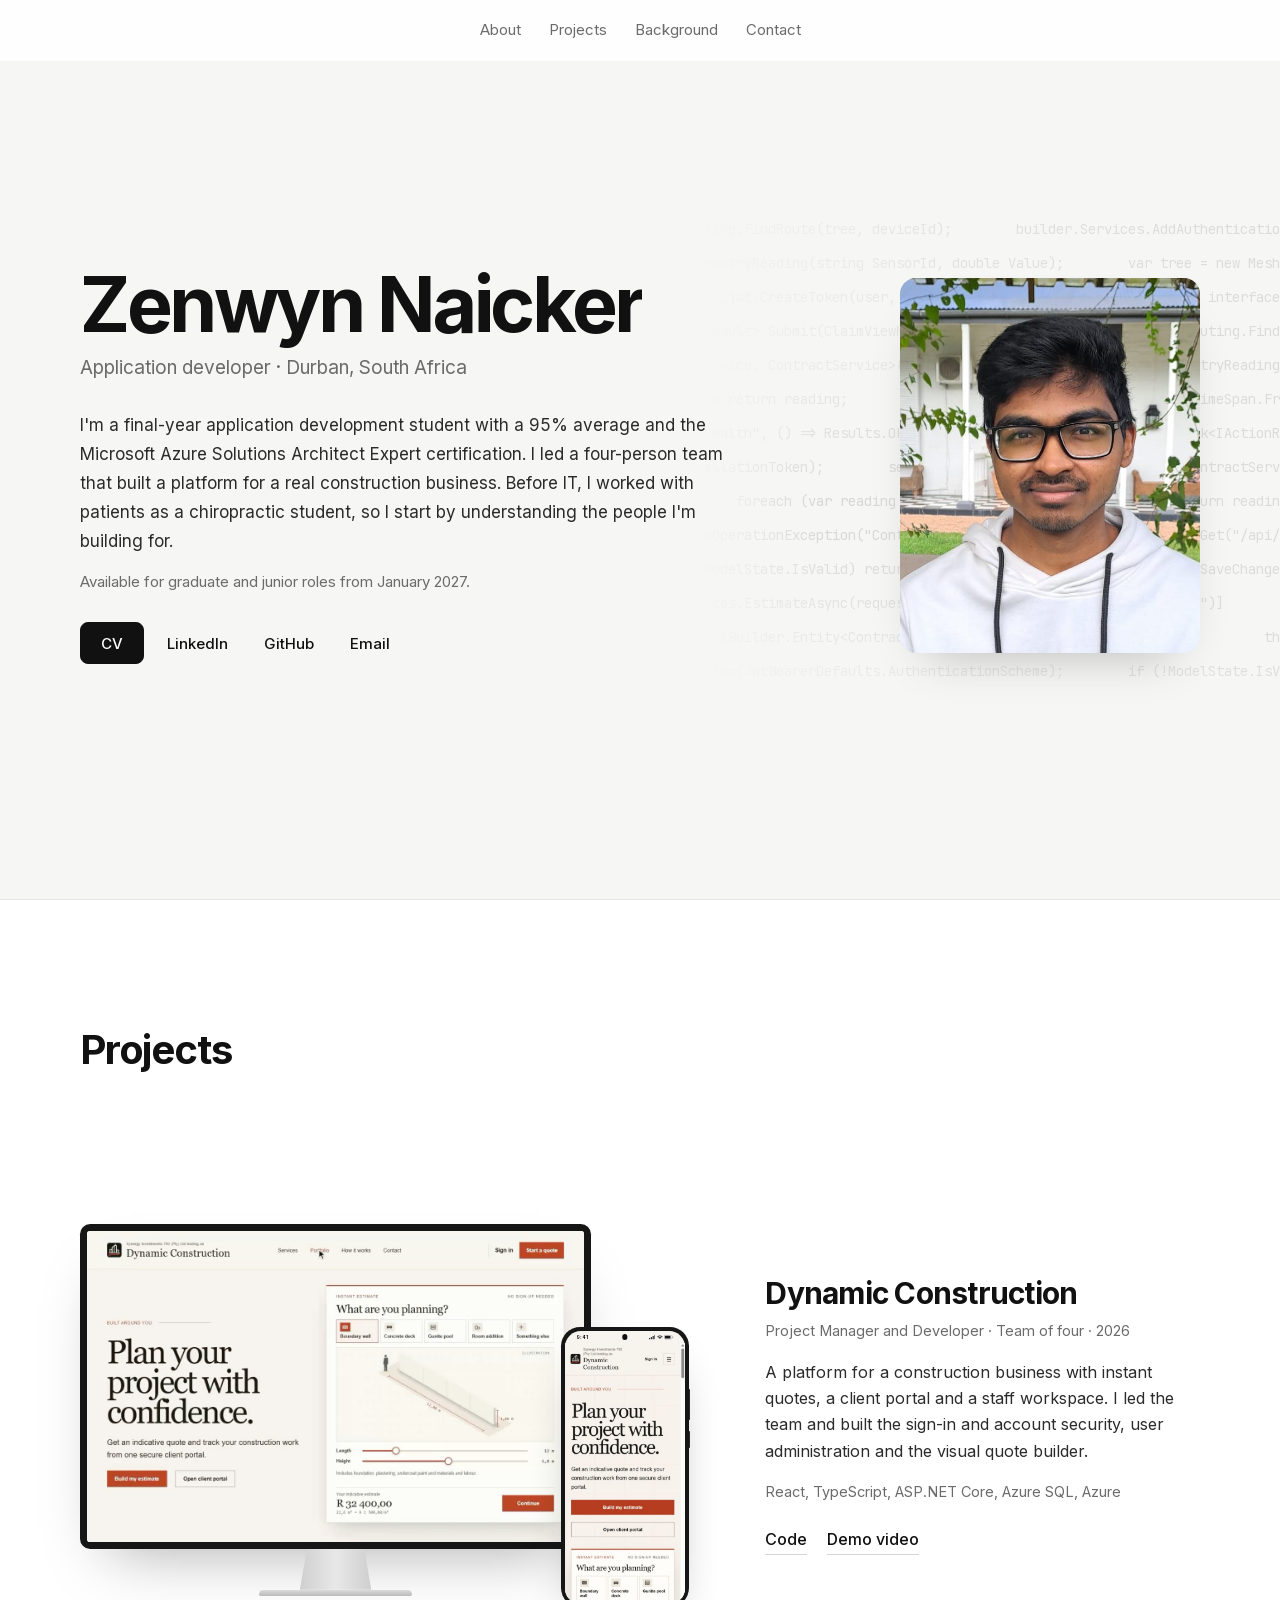
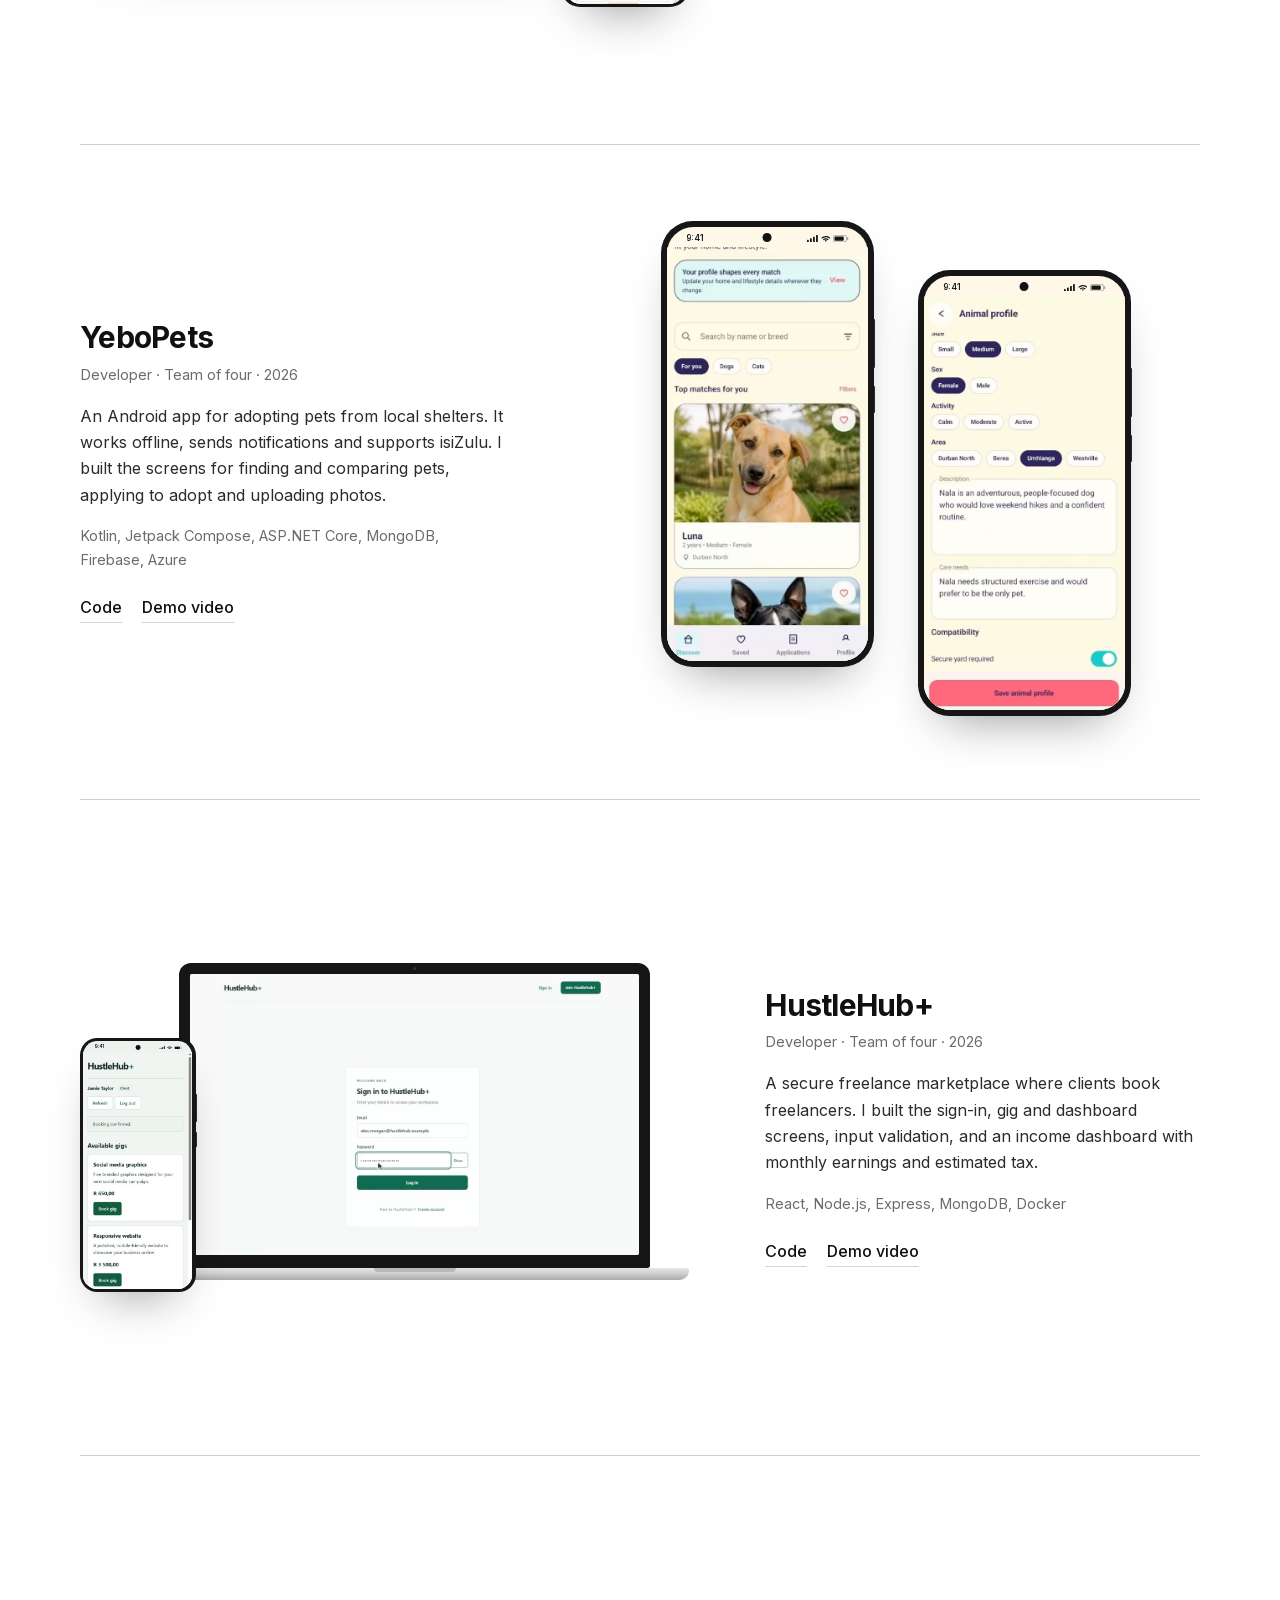
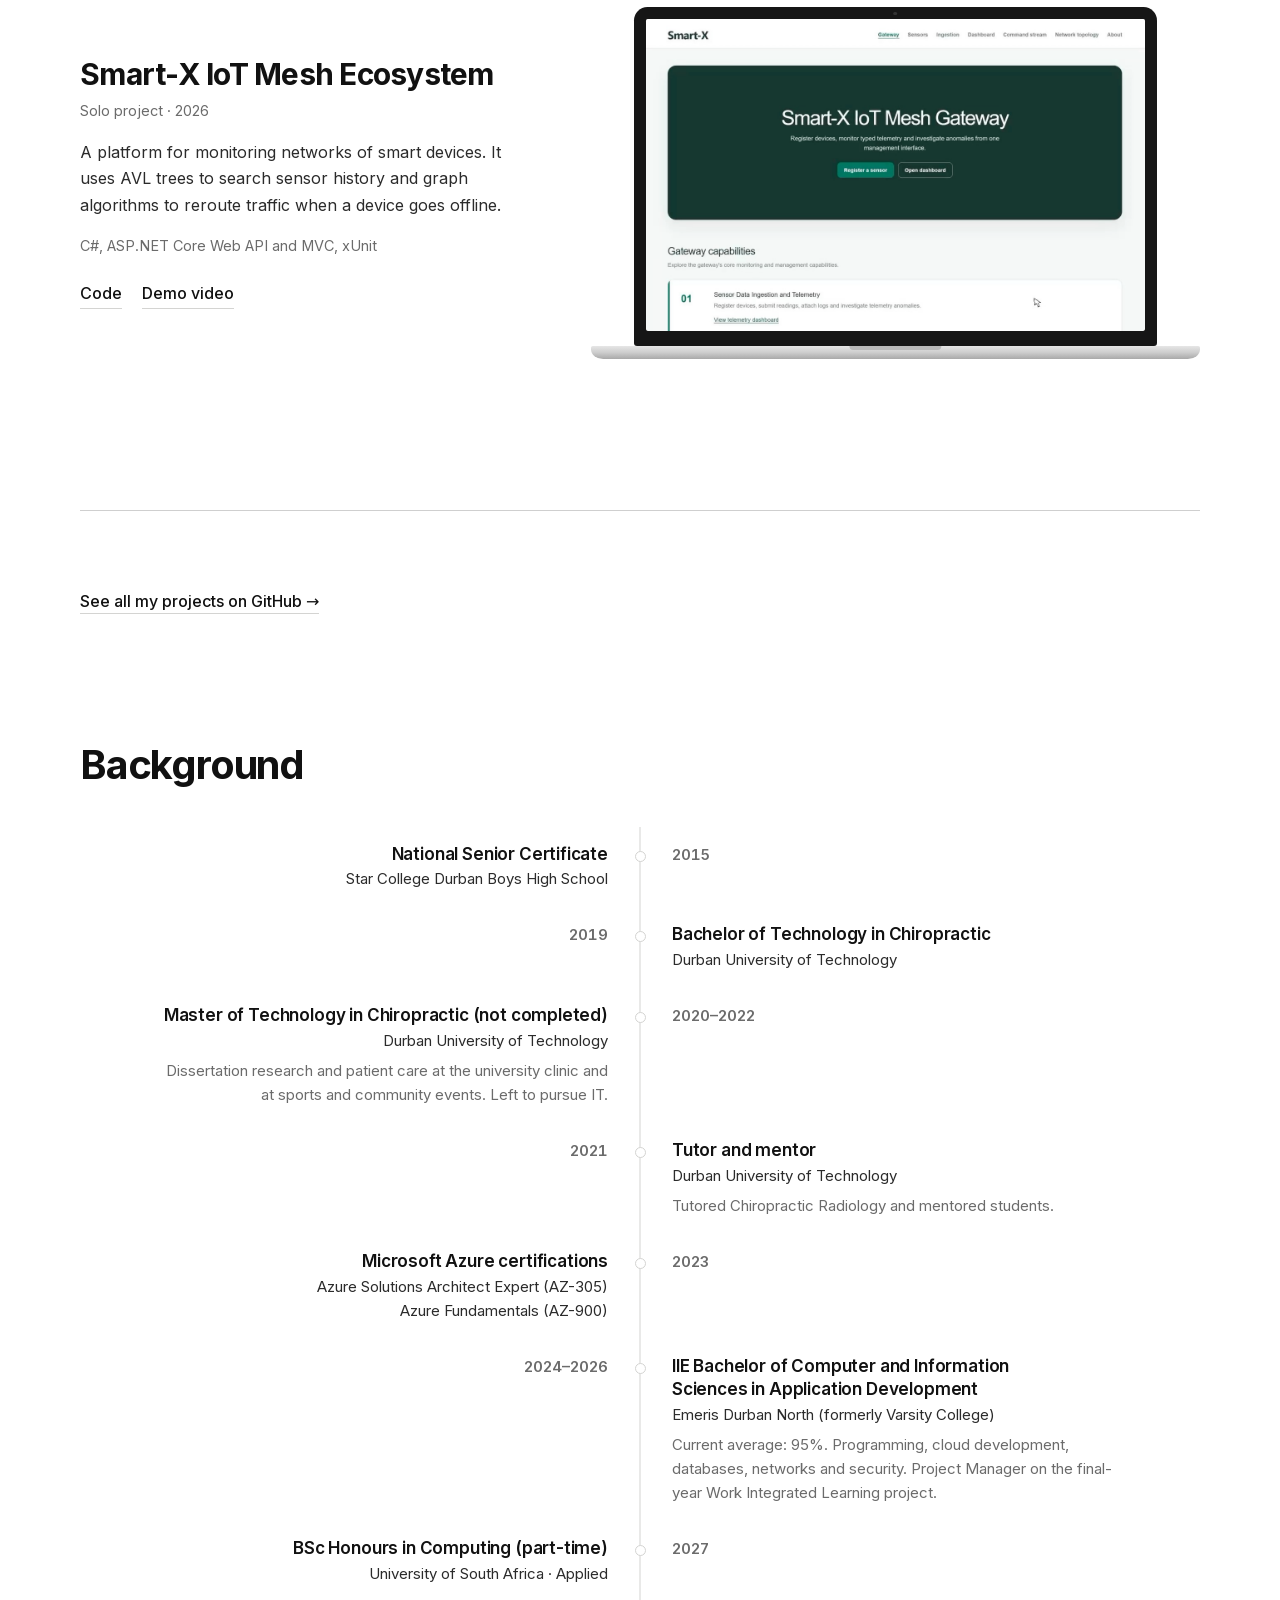
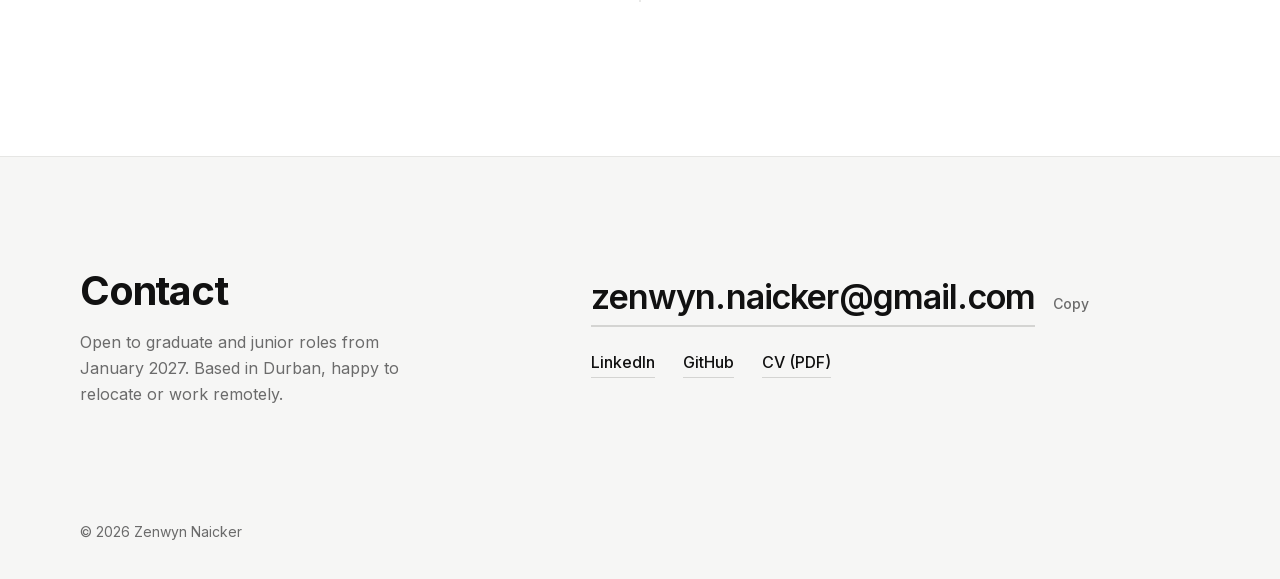
==== commit 5514bce0: "Phones: navigation scrolls with the page instead of staying pinned" ====
--- a/index.html
+++ b/index.html
@@ -17,7 +17,7 @@
   <meta name="twitter:card" content="summary_large_image">
   <link rel="canonical" href="https://zenwyn-naicker.github.io/">
   <link rel="preload" href="assets/fonts/inter-latin.woff2" as="font" type="font/woff2" crossorigin>
-  <link rel="stylesheet" href="assets/css/style.css?v=26">
+  <link rel="stylesheet" href="assets/css/style.css?v=27">
   <script type="application/ld+json">
   {
     "@context": "https://schema.org",
--- a/assets/css/style.css
+++ b/assets/css/style.css
@@ -482,13 +482,17 @@
   .hero .actions .btn--primary { margin-right: 6px; }
   .contact__inner { grid-template-columns: minmax(0, 1fr); gap: 28px; }
   .contact__email a { font-size: min(24px, 6.2vw); }
-  .hero { min-height: 0; padding: 92px 0 56px; }
+  .hero { min-height: 0; padding: 28px 0 56px; }
   .hero__inner { grid-template-columns: minmax(0, 1fr); gap: 28px; }
   .hero__photo { order: -1; justify-self: start; width: 132px; aspect-ratio: 1; border-radius: 50%; }
   .hero__about { font-size: 16px; }
   /* Code runs behind the photo at the top, then fades out before the name and paragraph. */
-  .banner__code { font-size: 12.5px; line-height: 28px; justify-content: flex-start; padding-top: 60px; }
-  .banner__shade { background: linear-gradient(180deg, rgba(246, 246, 245, 0.2) 0, rgba(246, 246, 245, 0.2) 185px, rgba(246, 246, 245, 1) 245px); }
+  .banner__code { font-size: 12.5px; line-height: 28px; justify-content: flex-start; padding-top: 4px; }
+  .banner__shade { background: linear-gradient(180deg, rgba(246, 246, 245, 0.2) 0, rgba(246, 246, 245, 0.2) 120px, rgba(246, 246, 245, 1) 182px); }
+  /* On phones the navigation is part of the page and scrolls away with it. A bar pinned over
+     the page can end up covering the top of it when the browser's own toolbar slides back in. */
+  html { scroll-padding-top: 0; }
+  .nav { position: static; background: var(--bg-soft); -webkit-backdrop-filter: none; backdrop-filter: none; border-bottom: 0; }
   .nav__links { gap: 14px; }
   .nav__links a { font-size: 13.5px; }
 
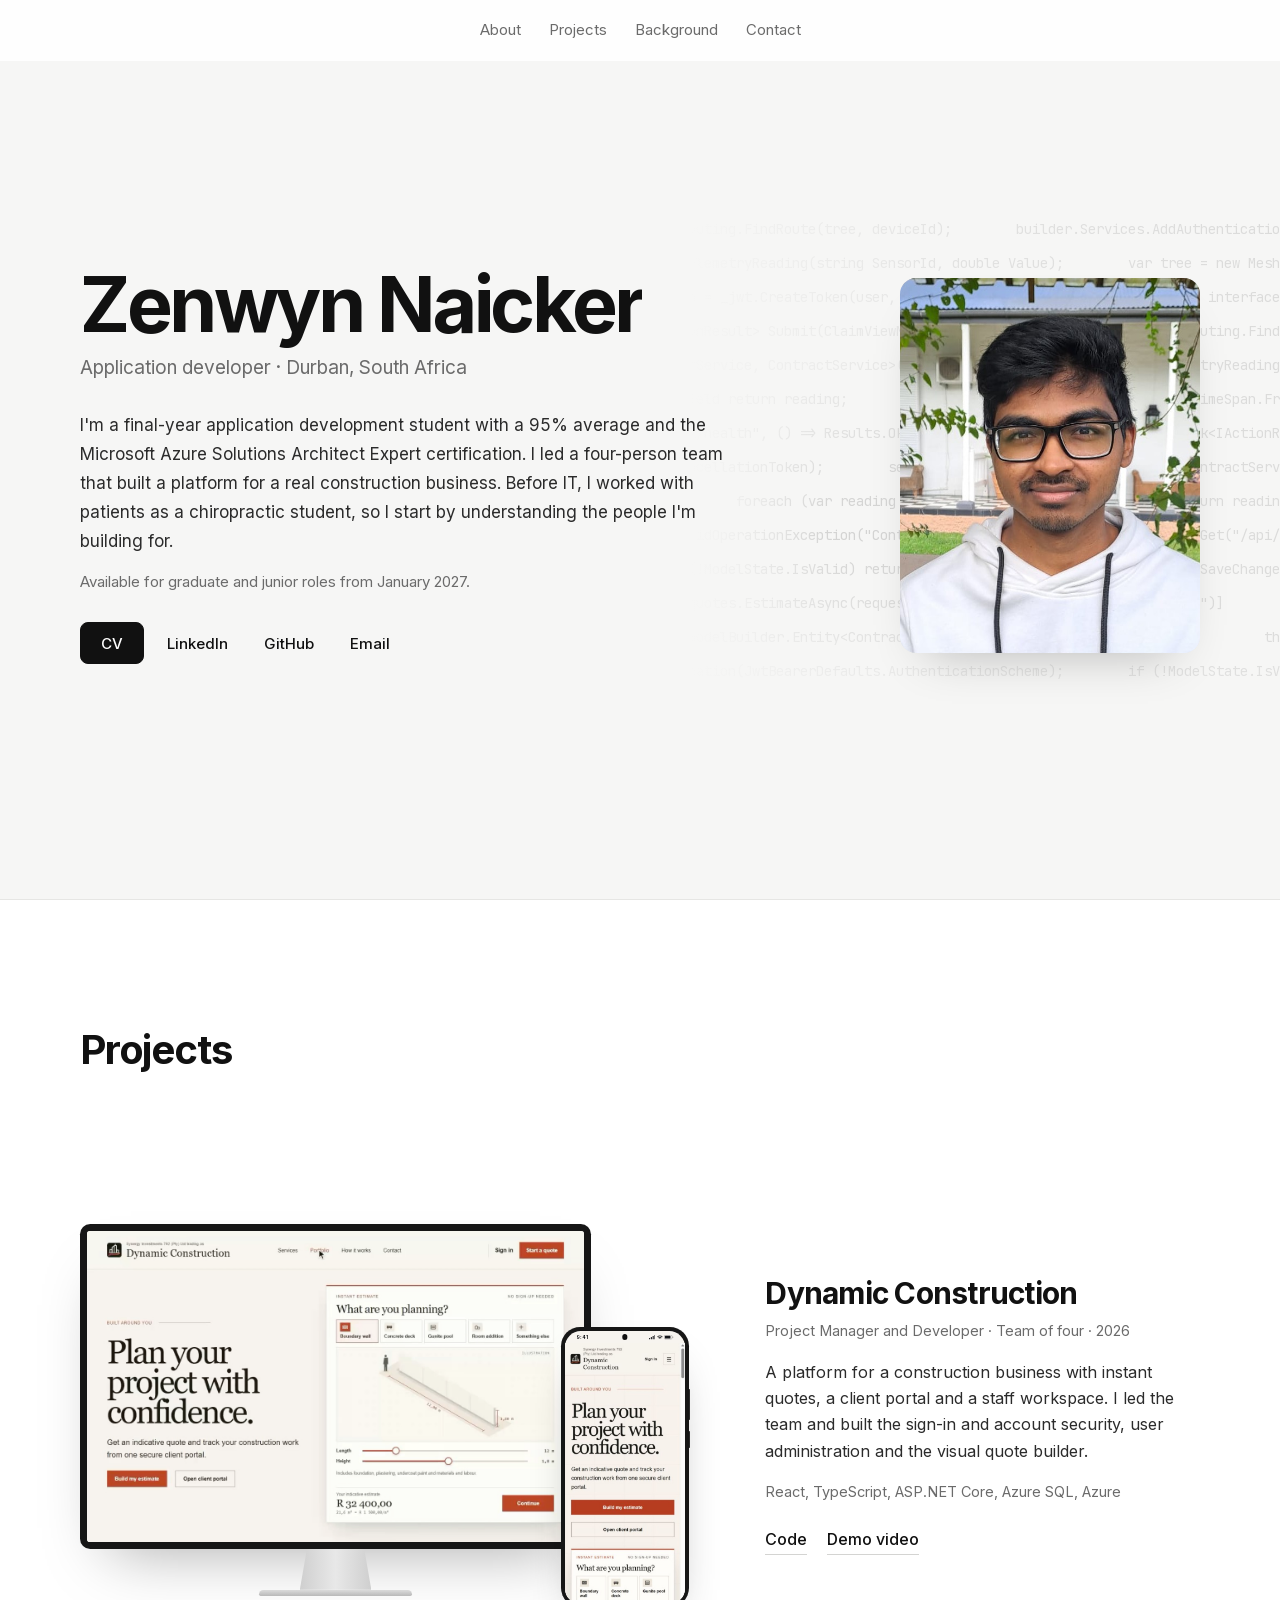
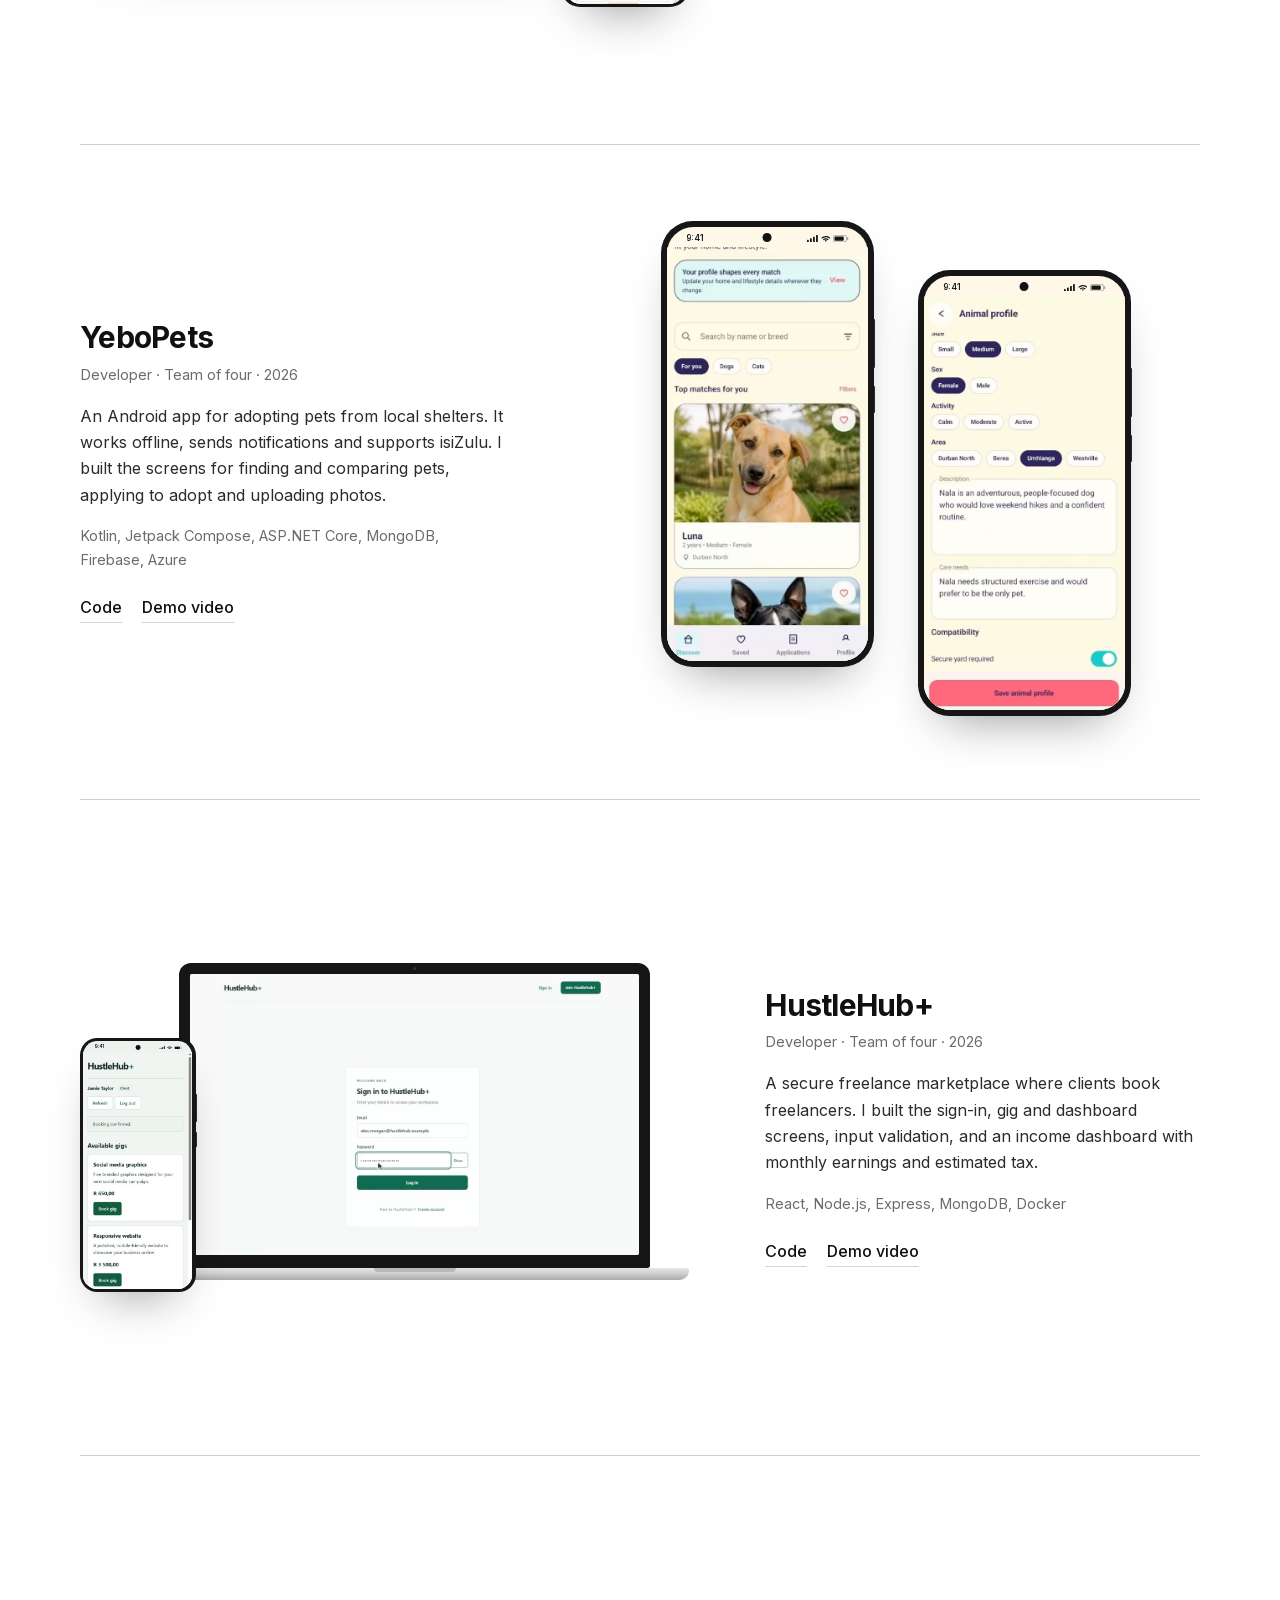
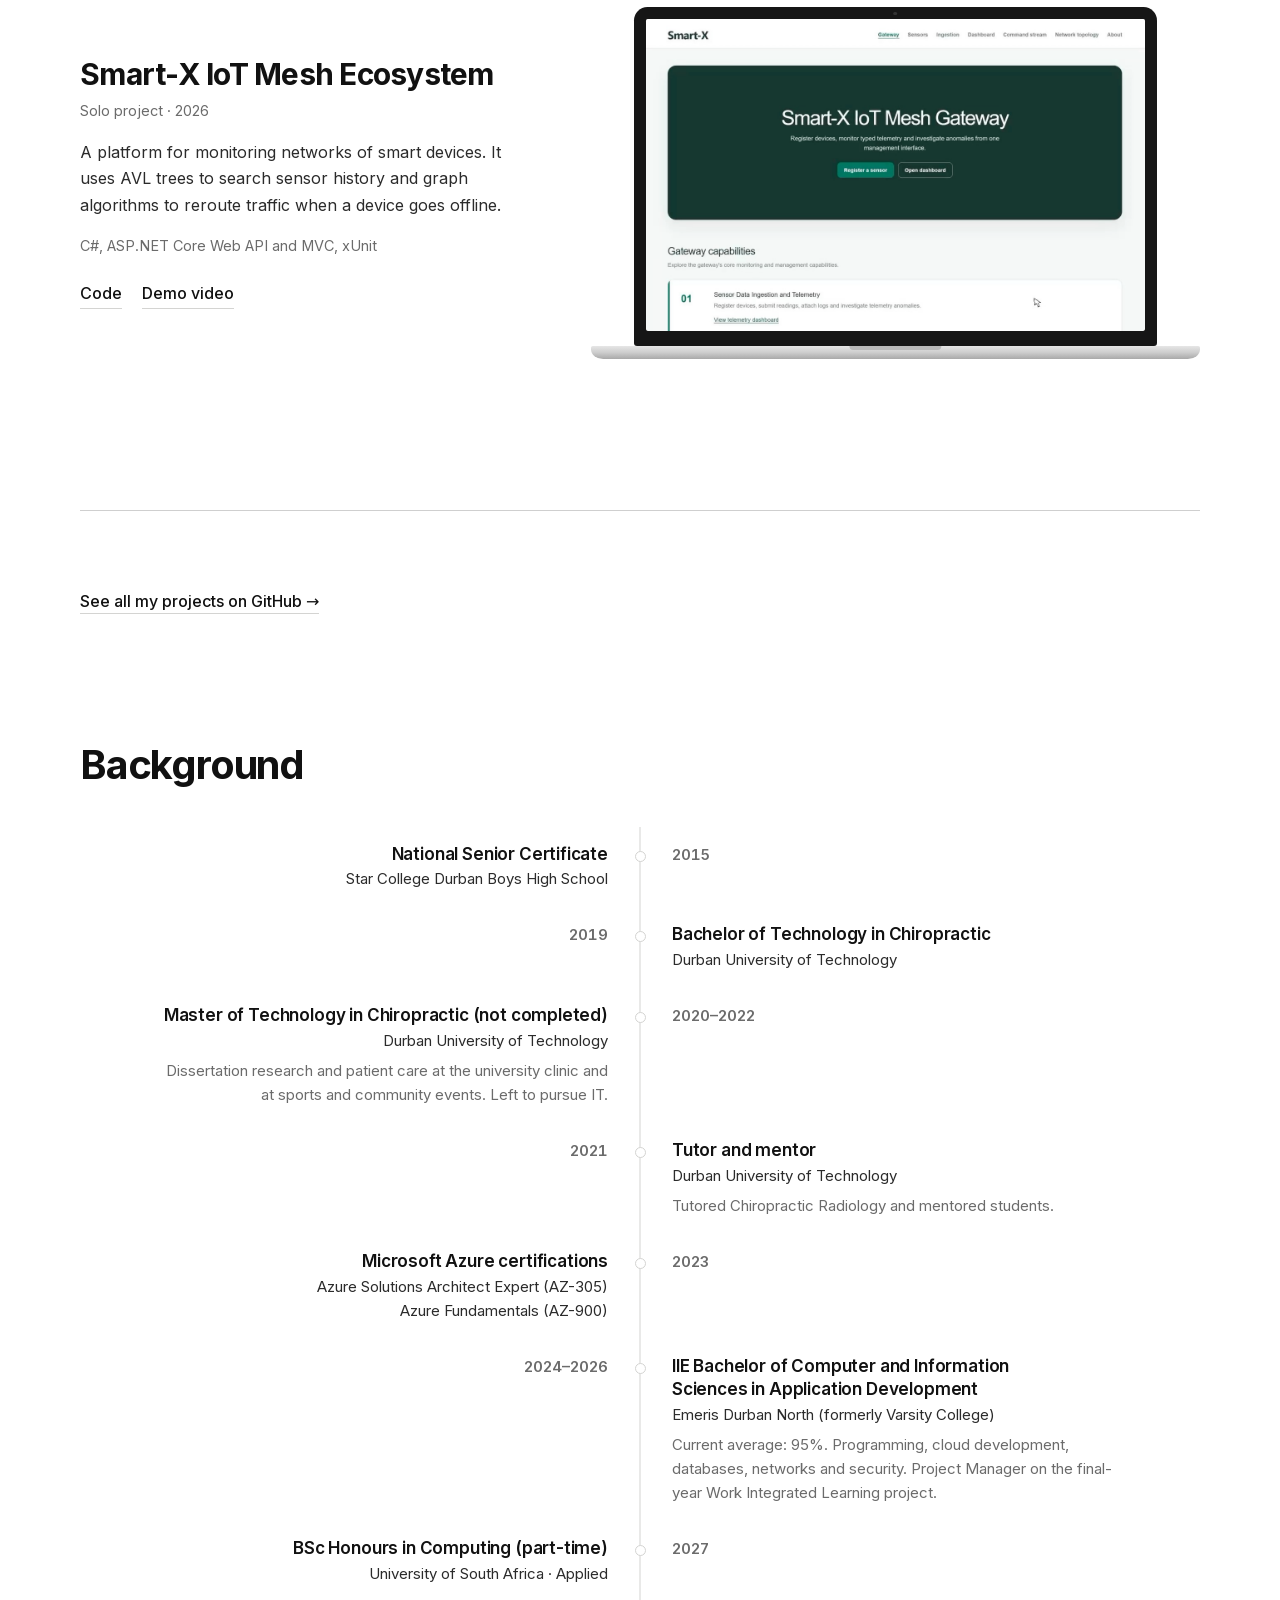
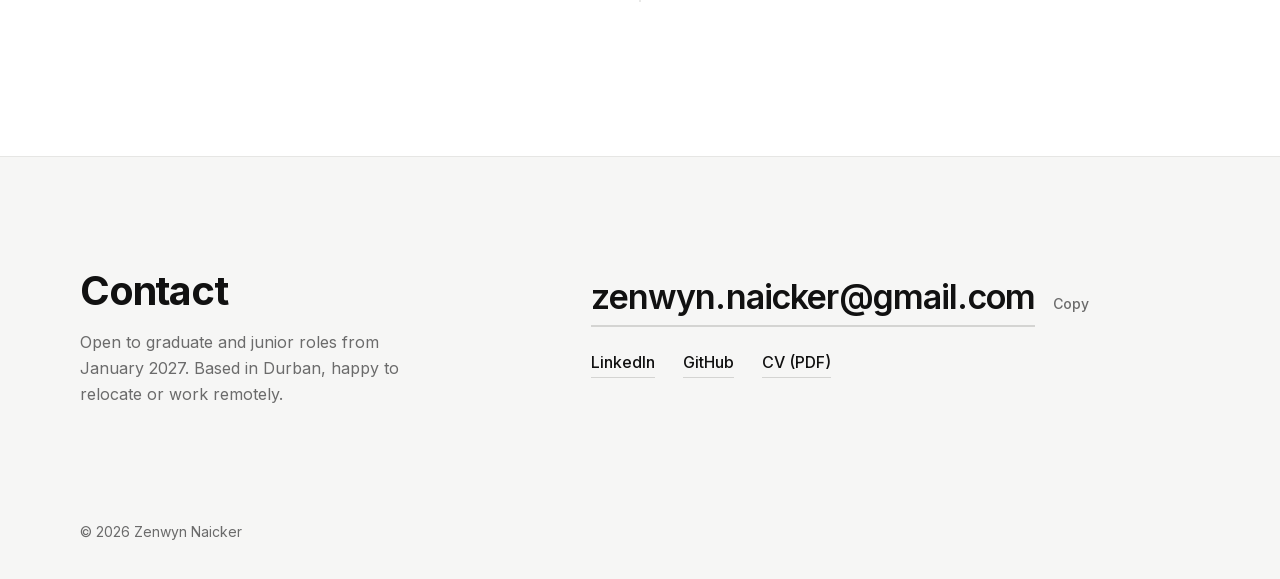
==== commit 8600962a: "Phones: pin the navigation again; give Chrome on iPhone extra space above the photo" ====
--- a/index.html
+++ b/index.html
@@ -17,7 +17,7 @@
   <meta name="twitter:card" content="summary_large_image">
   <link rel="canonical" href="https://zenwyn-naicker.github.io/">
   <link rel="preload" href="assets/fonts/inter-latin.woff2" as="font" type="font/woff2" crossorigin>
-  <link rel="stylesheet" href="assets/css/style.css?v=27">
+  <link rel="stylesheet" href="assets/css/style.css?v=28">
   <script type="application/ld+json">
   {
     "@context": "https://schema.org",
@@ -33,7 +33,7 @@
     ]
   }
   </script>
-  <script>document.documentElement.classList.add('js')</script>
+  <script>document.documentElement.classList.add('js'); if (/CriOS/.test(navigator.userAgent)) document.documentElement.classList.add('crios')</script>
   <script defer src="assets/js/main.js?v=25"></script>
 </head>
 <body>
--- a/assets/css/style.css
+++ b/assets/css/style.css
@@ -482,17 +482,18 @@
   .hero .actions .btn--primary { margin-right: 6px; }
   .contact__inner { grid-template-columns: minmax(0, 1fr); gap: 28px; }
   .contact__email a { font-size: min(24px, 6.2vw); }
-  .hero { min-height: 0; padding: 28px 0 56px; }
+  .hero { min-height: 0; padding: 92px 0 56px; }
   .hero__inner { grid-template-columns: minmax(0, 1fr); gap: 28px; }
   .hero__photo { order: -1; justify-self: start; width: 132px; aspect-ratio: 1; border-radius: 50%; }
   .hero__about { font-size: 16px; }
   /* Code runs behind the photo at the top, then fades out before the name and paragraph. */
-  .banner__code { font-size: 12.5px; line-height: 28px; justify-content: flex-start; padding-top: 4px; }
-  .banner__shade { background: linear-gradient(180deg, rgba(246, 246, 245, 0.2) 0, rgba(246, 246, 245, 0.2) 120px, rgba(246, 246, 245, 1) 182px); }
-  /* On phones the navigation is part of the page and scrolls away with it. A bar pinned over
-     the page can end up covering the top of it when the browser's own toolbar slides back in. */
-  html { scroll-padding-top: 0; }
-  .nav { position: static; background: var(--bg-soft); -webkit-backdrop-filter: none; backdrop-filter: none; border-bottom: 0; }
+  .banner__code { font-size: 12.5px; line-height: 28px; justify-content: flex-start; padding-top: 60px; }
+  .banner__shade { background: linear-gradient(180deg, rgba(246, 246, 245, 0.2) 0, rgba(246, 246, 245, 0.2) 185px, rgba(246, 246, 245, 1) 245px); }
+  /* Chrome on iPhone can leave the page sitting about one toolbar-height too high after its
+     address bar slides back in, which pushed the photo under the navigation bar. The extra
+     space keeps the photo clear in that state. Set from a class added in index.html. */
+  .crios .hero { padding-top: 212px; }
+  .crios .banner__shade { background: linear-gradient(180deg, rgba(246, 246, 245, 0.2) 0, rgba(246, 246, 245, 0.2) 305px, rgba(246, 246, 245, 1) 365px); }
   .nav__links { gap: 14px; }
   .nav__links a { font-size: 13.5px; }
 
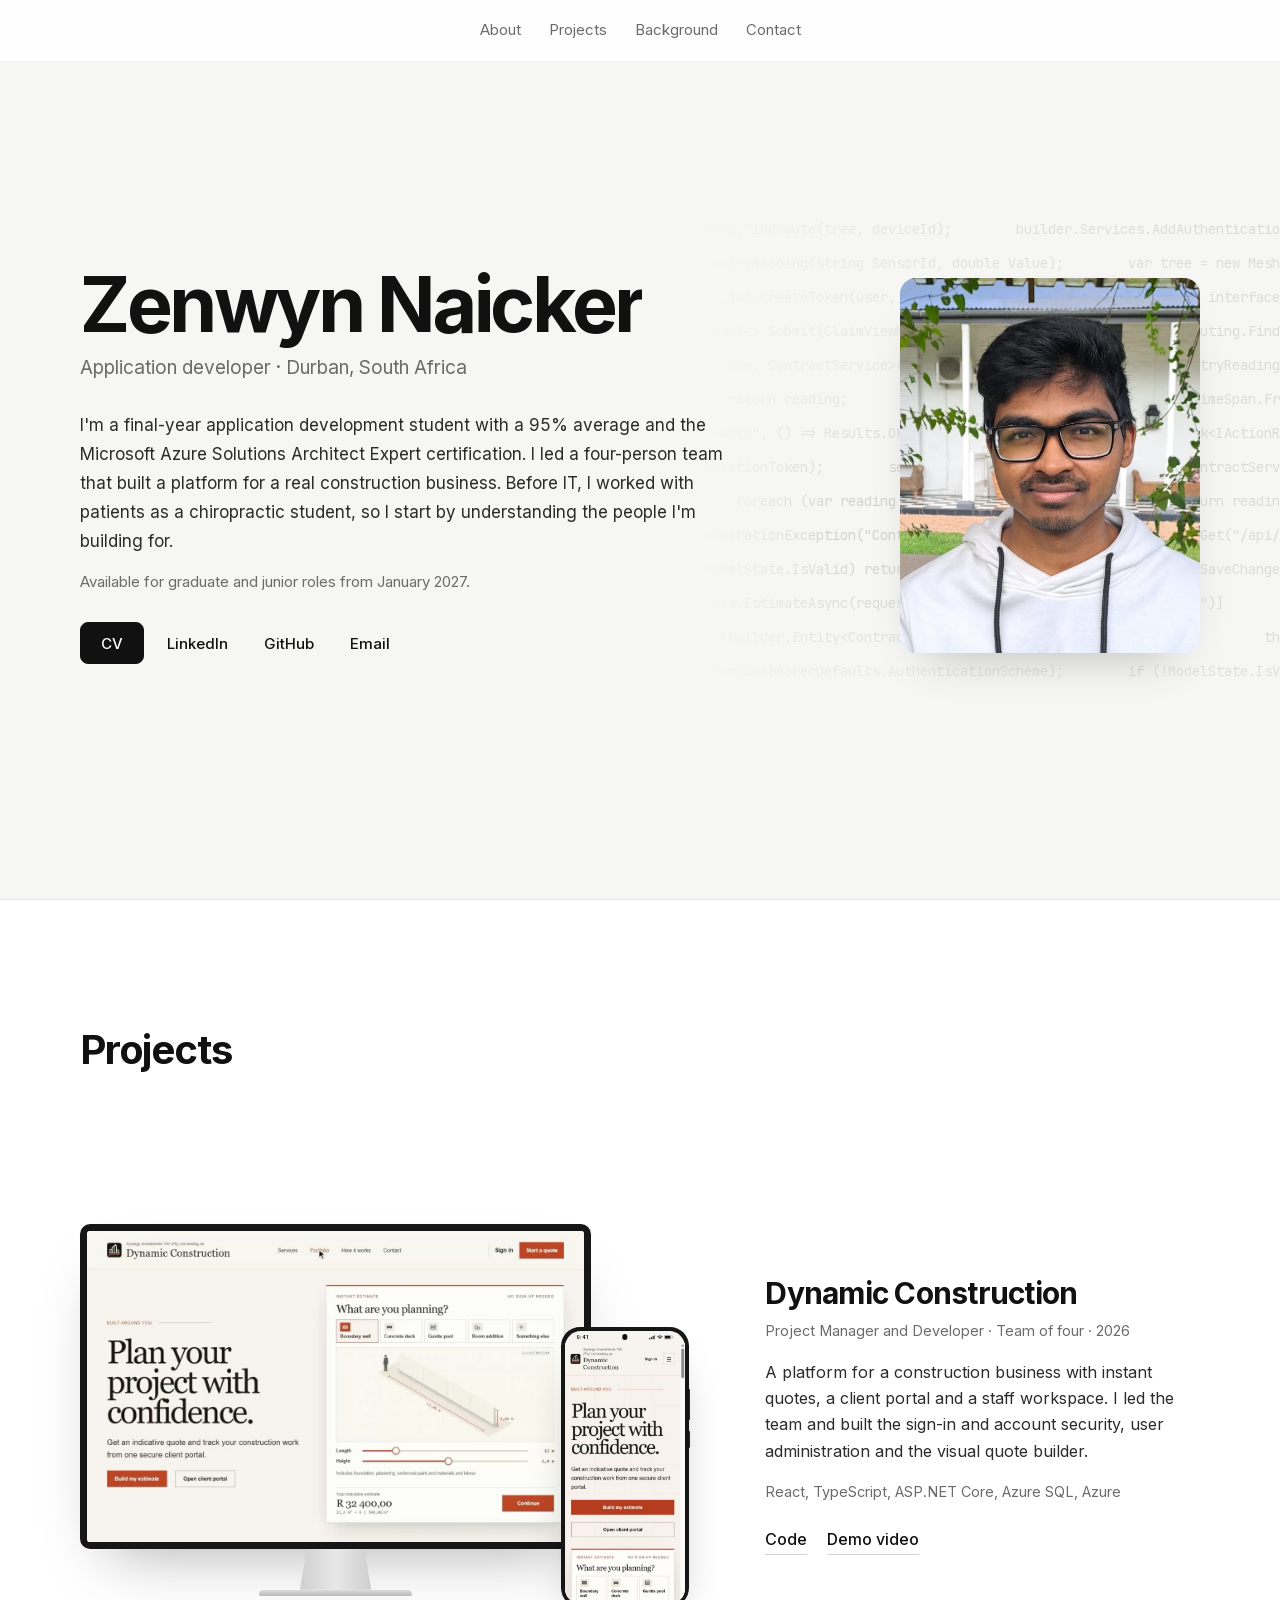
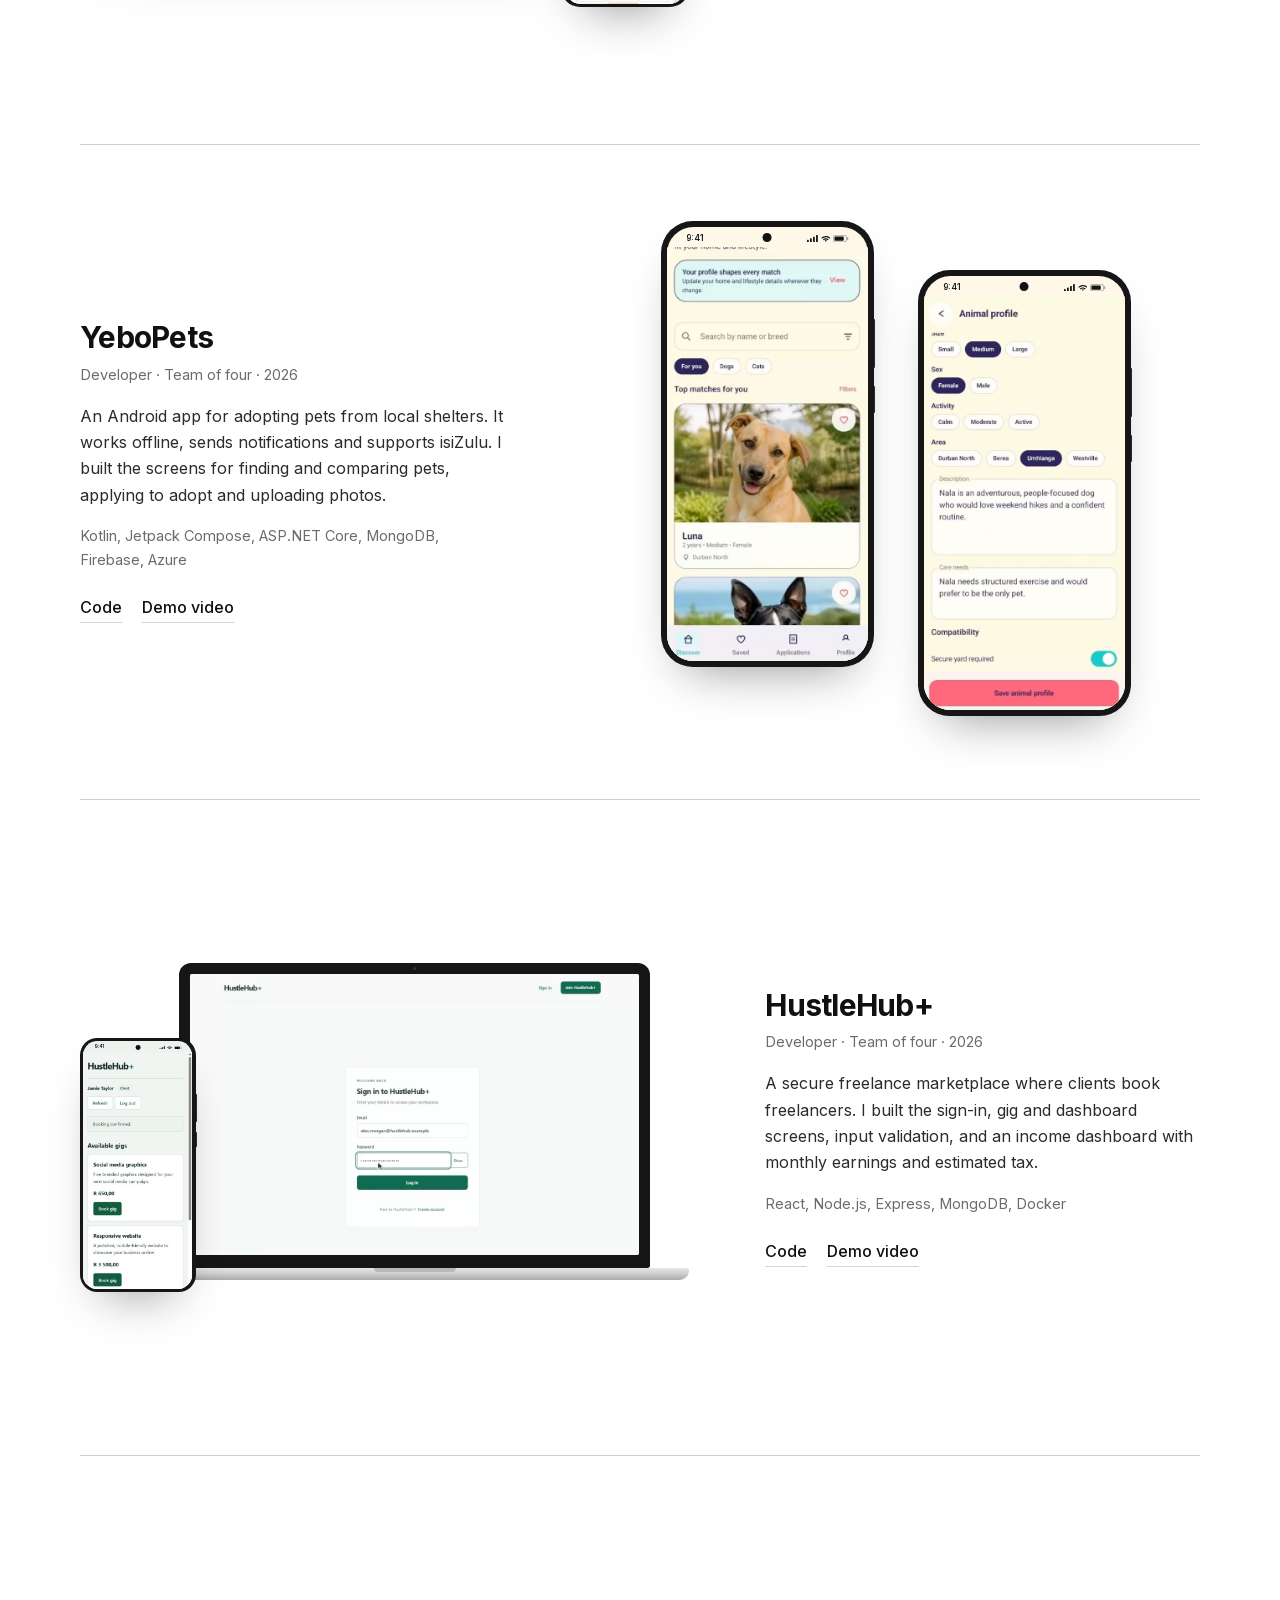
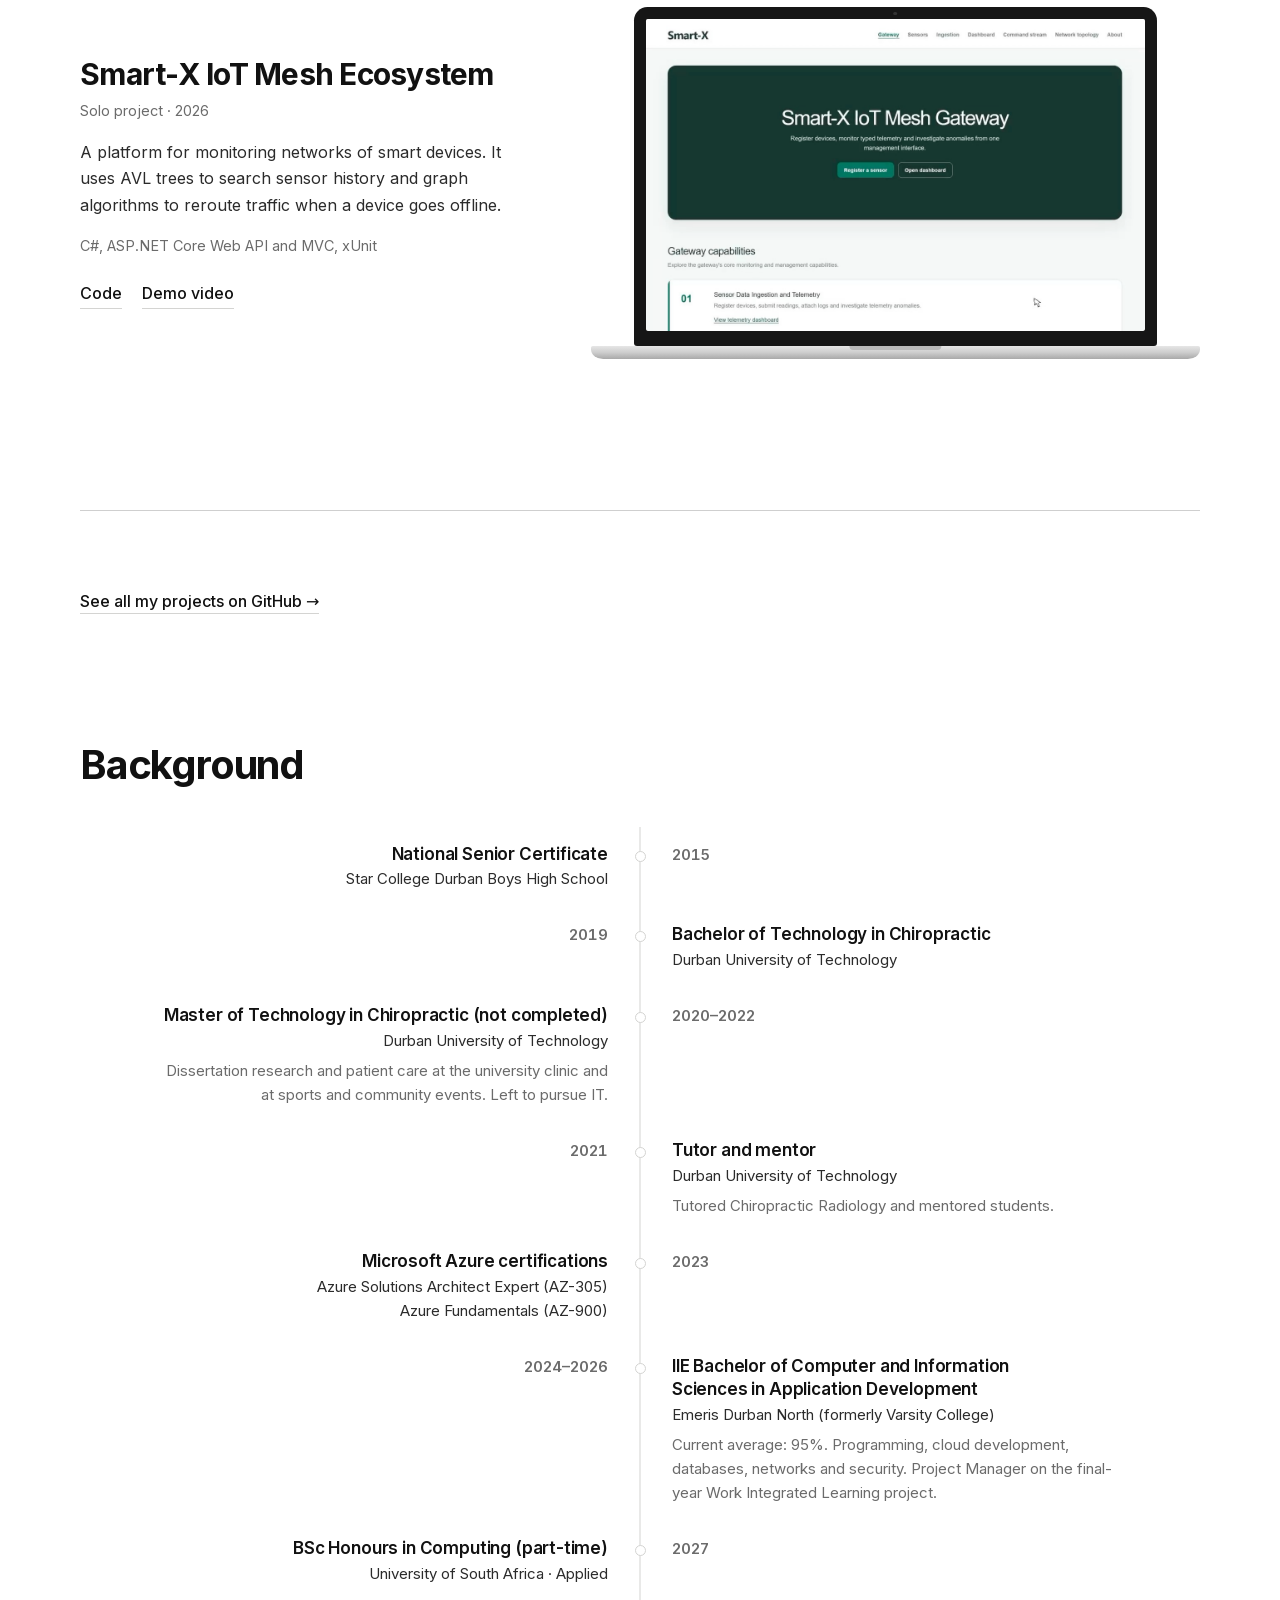
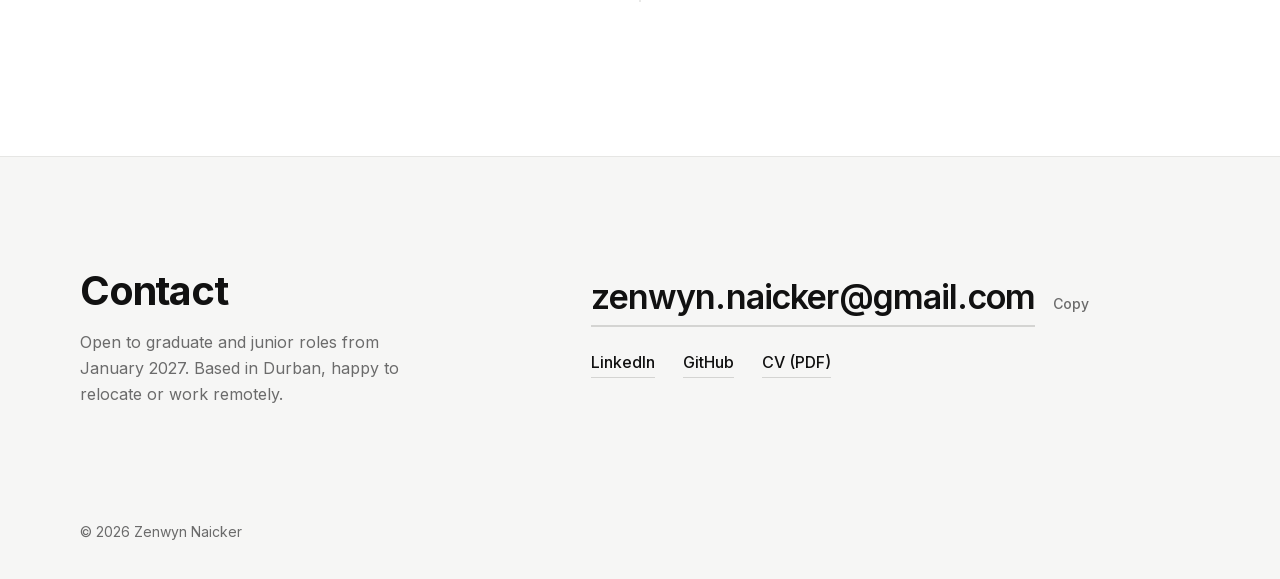
==== commit 0778f723: "Remove the temporary ?debug scroll readout" ====
--- a/index.html
+++ b/index.html
@@ -34,7 +34,7 @@
   }
   </script>
   <script>document.documentElement.classList.add('js'); if (/CriOS/.test(navigator.userAgent)) document.documentElement.classList.add('crios')</script>
-  <script defer src="assets/js/main.js?v=25"></script>
+  <script defer src="assets/js/main.js?v=26"></script>
 </head>
 <body>
   <a class="skip" href="#main">Skip to content</a>
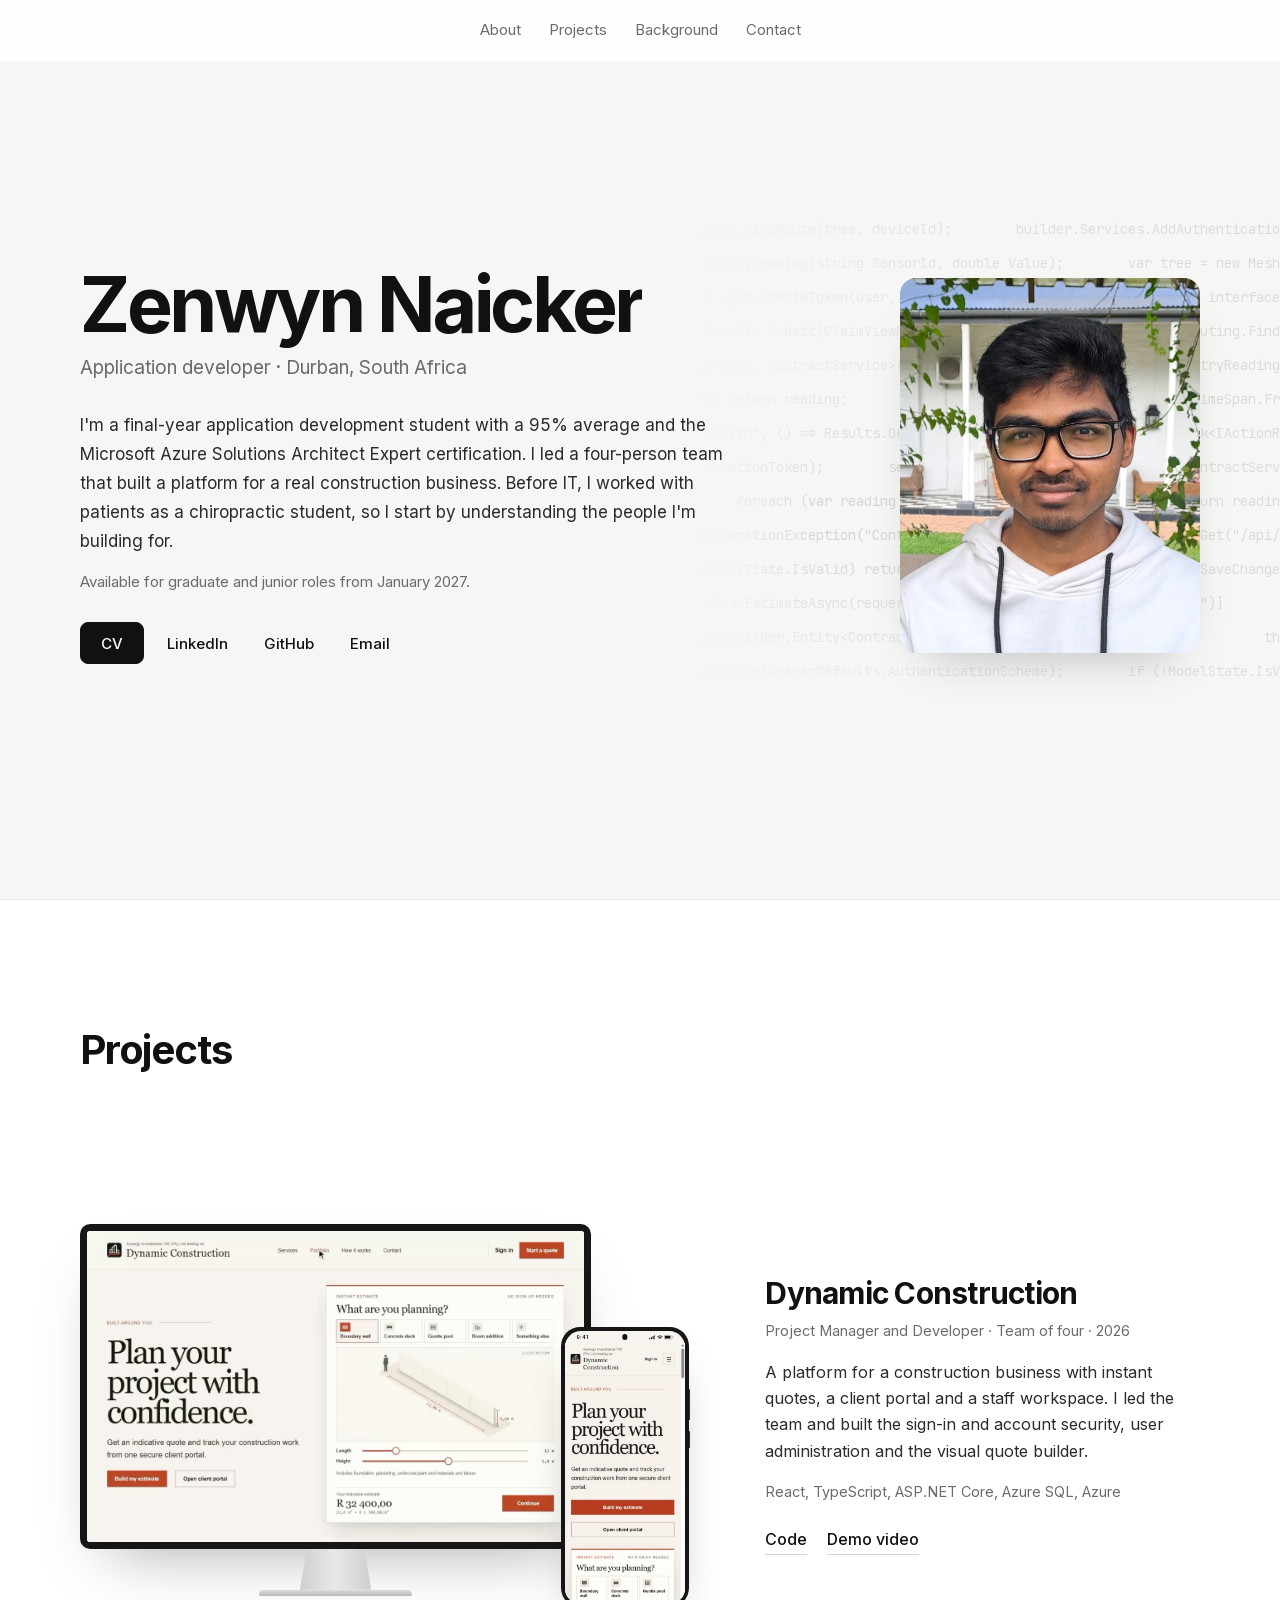
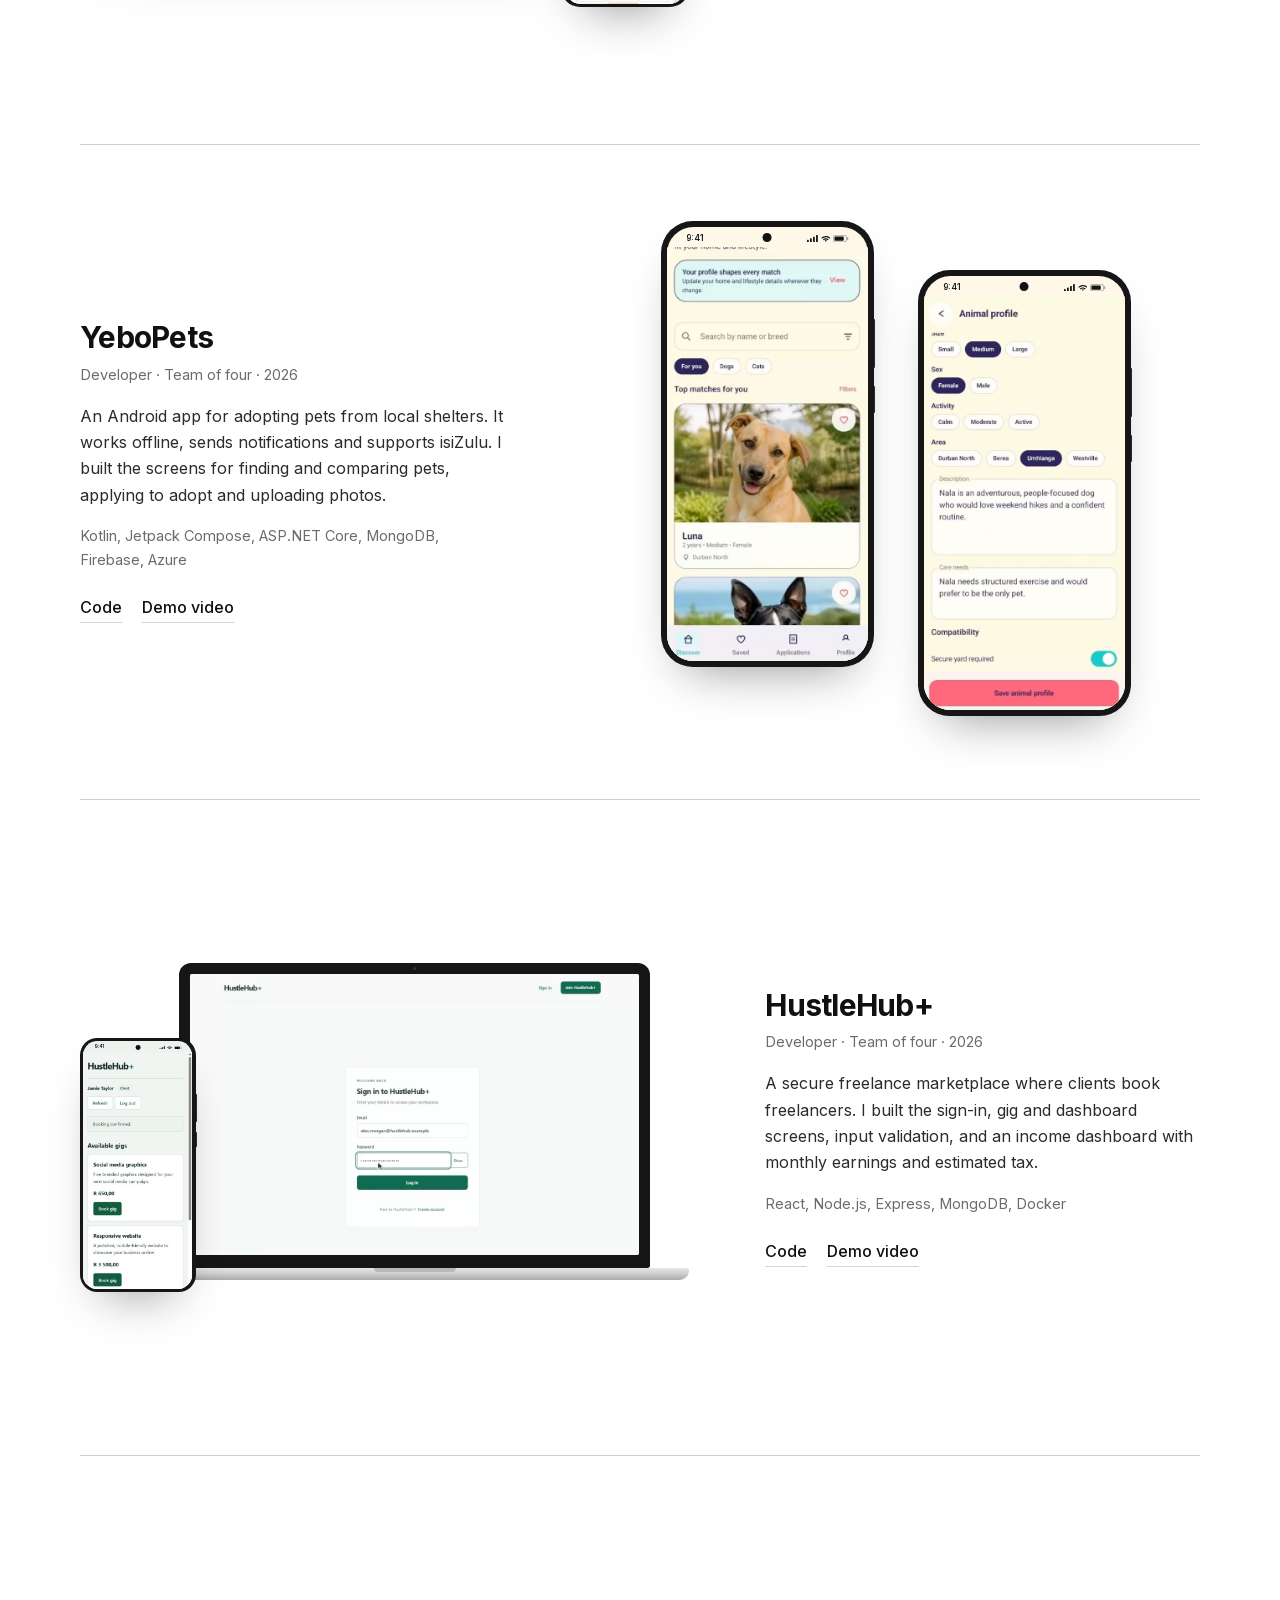
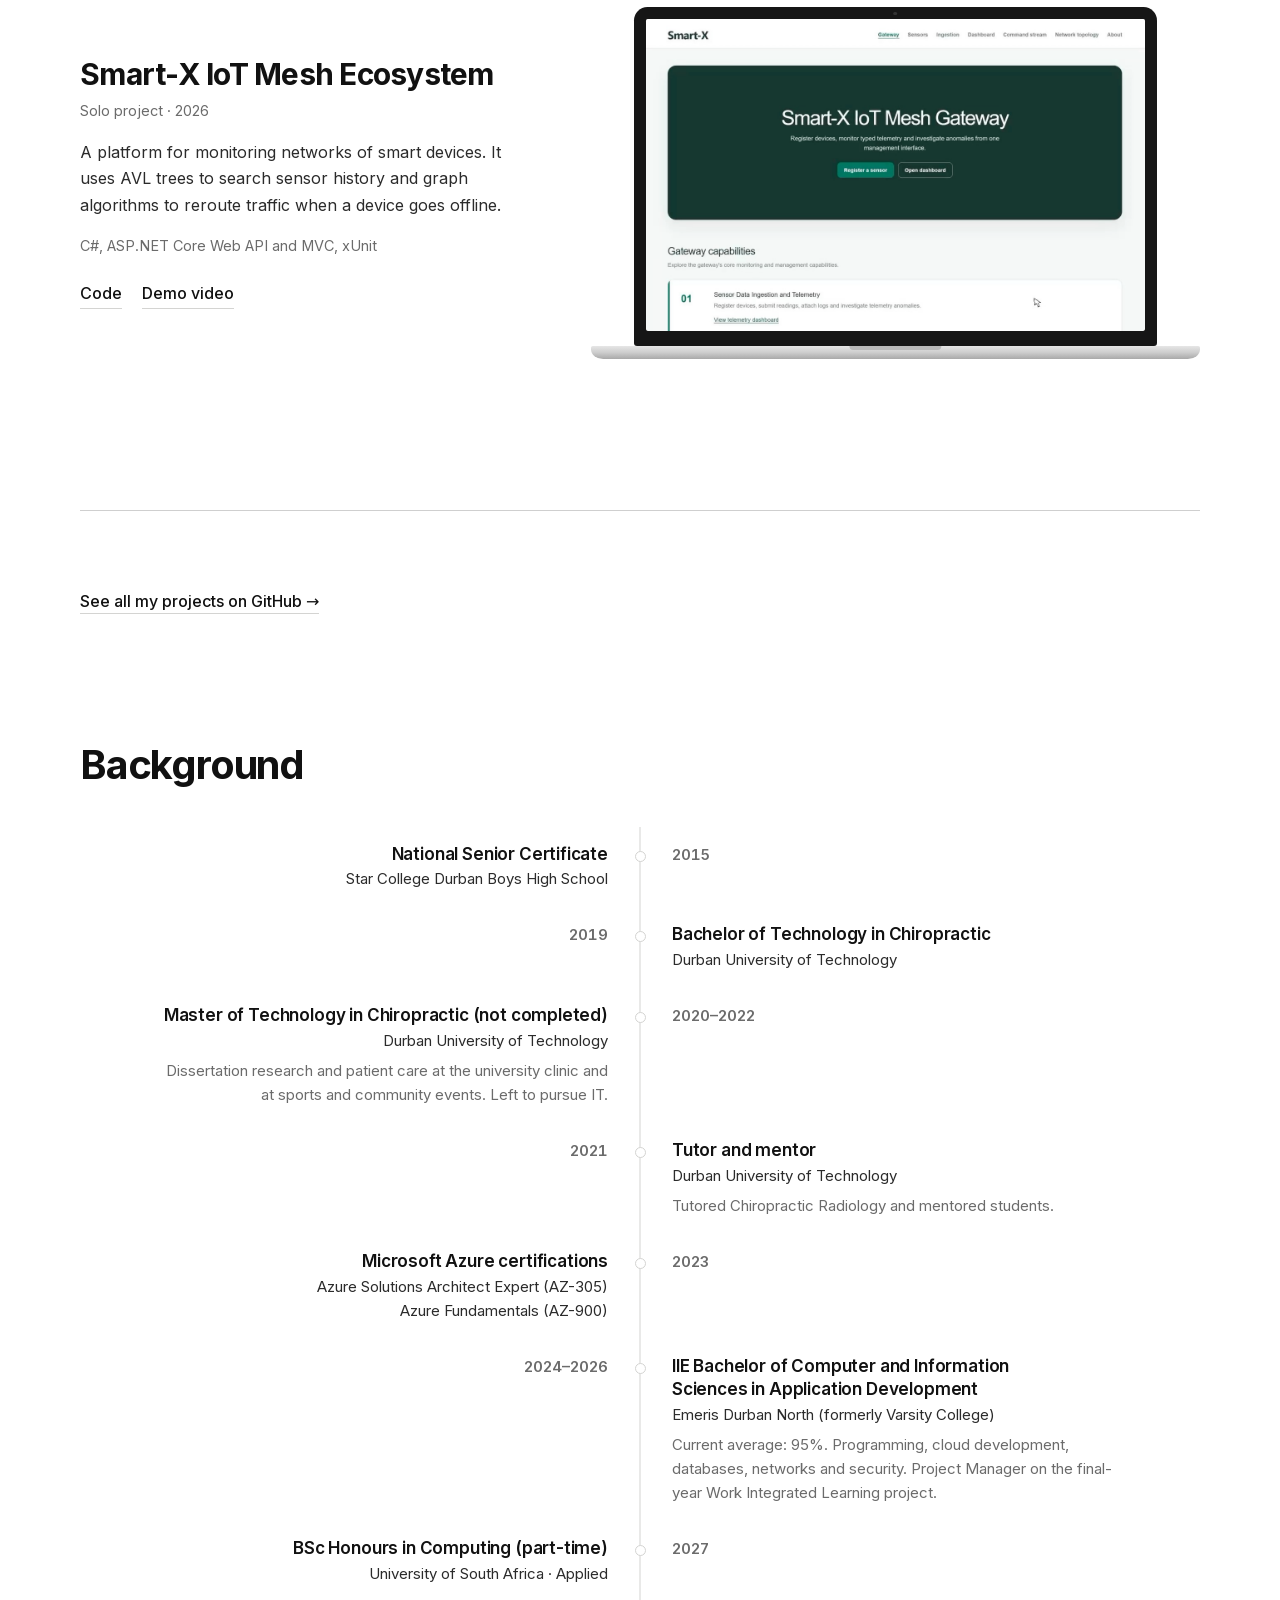
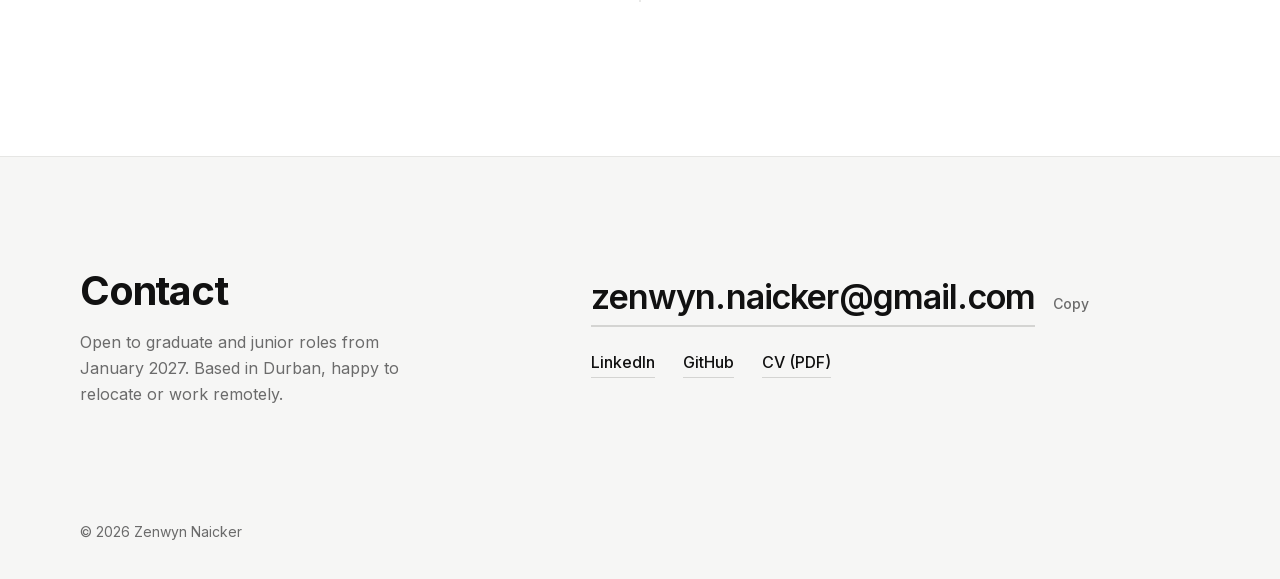
==== commit e8f48350: "Stop parking the skip link above the top of the screen" ====
--- a/index.html
+++ b/index.html
@@ -17,7 +17,7 @@
   <meta name="twitter:card" content="summary_large_image">
   <link rel="canonical" href="https://zenwyn-naicker.github.io/">
   <link rel="preload" href="assets/fonts/inter-latin.woff2" as="font" type="font/woff2" crossorigin>
-  <link rel="stylesheet" href="assets/css/style.css?v=28">
+  <link rel="stylesheet" href="assets/css/style.css?v=29">
   <script type="application/ld+json">
   {
     "@context": "https://schema.org",
--- a/assets/css/style.css
+++ b/assets/css/style.css
@@ -59,13 +59,19 @@
 
 .wrap { width: min(1120px, 100% - 32px); margin-inline: auto; }
 
+/* Hidden until focused with the keyboard. It is clipped in place, not parked above the top
+   of the screen: a pinned element sitting above the page top made Chrome on iPhone misplace
+   the page after its address bar slid back in. */
 .skip {
-  position: fixed; left: 16px; top: 12px; z-index: 100;
+  position: absolute; left: 0; top: 0; width: 1px; height: 1px; overflow: hidden;
+  clip-path: inset(50%); white-space: nowrap;
+}
+.skip:focus {
+  position: fixed; left: 16px; top: 12px; z-index: 100; width: auto; height: auto; overflow: visible;
+  clip-path: none;
   padding: 10px 16px; border-radius: 8px;
   background: var(--ink); color: #fff; font-weight: 500; font-size: 15px;
-  transform: translateY(-200%);
-}
-.skip:focus { transform: none; }
+}
 
 /* Buttons and links */
 
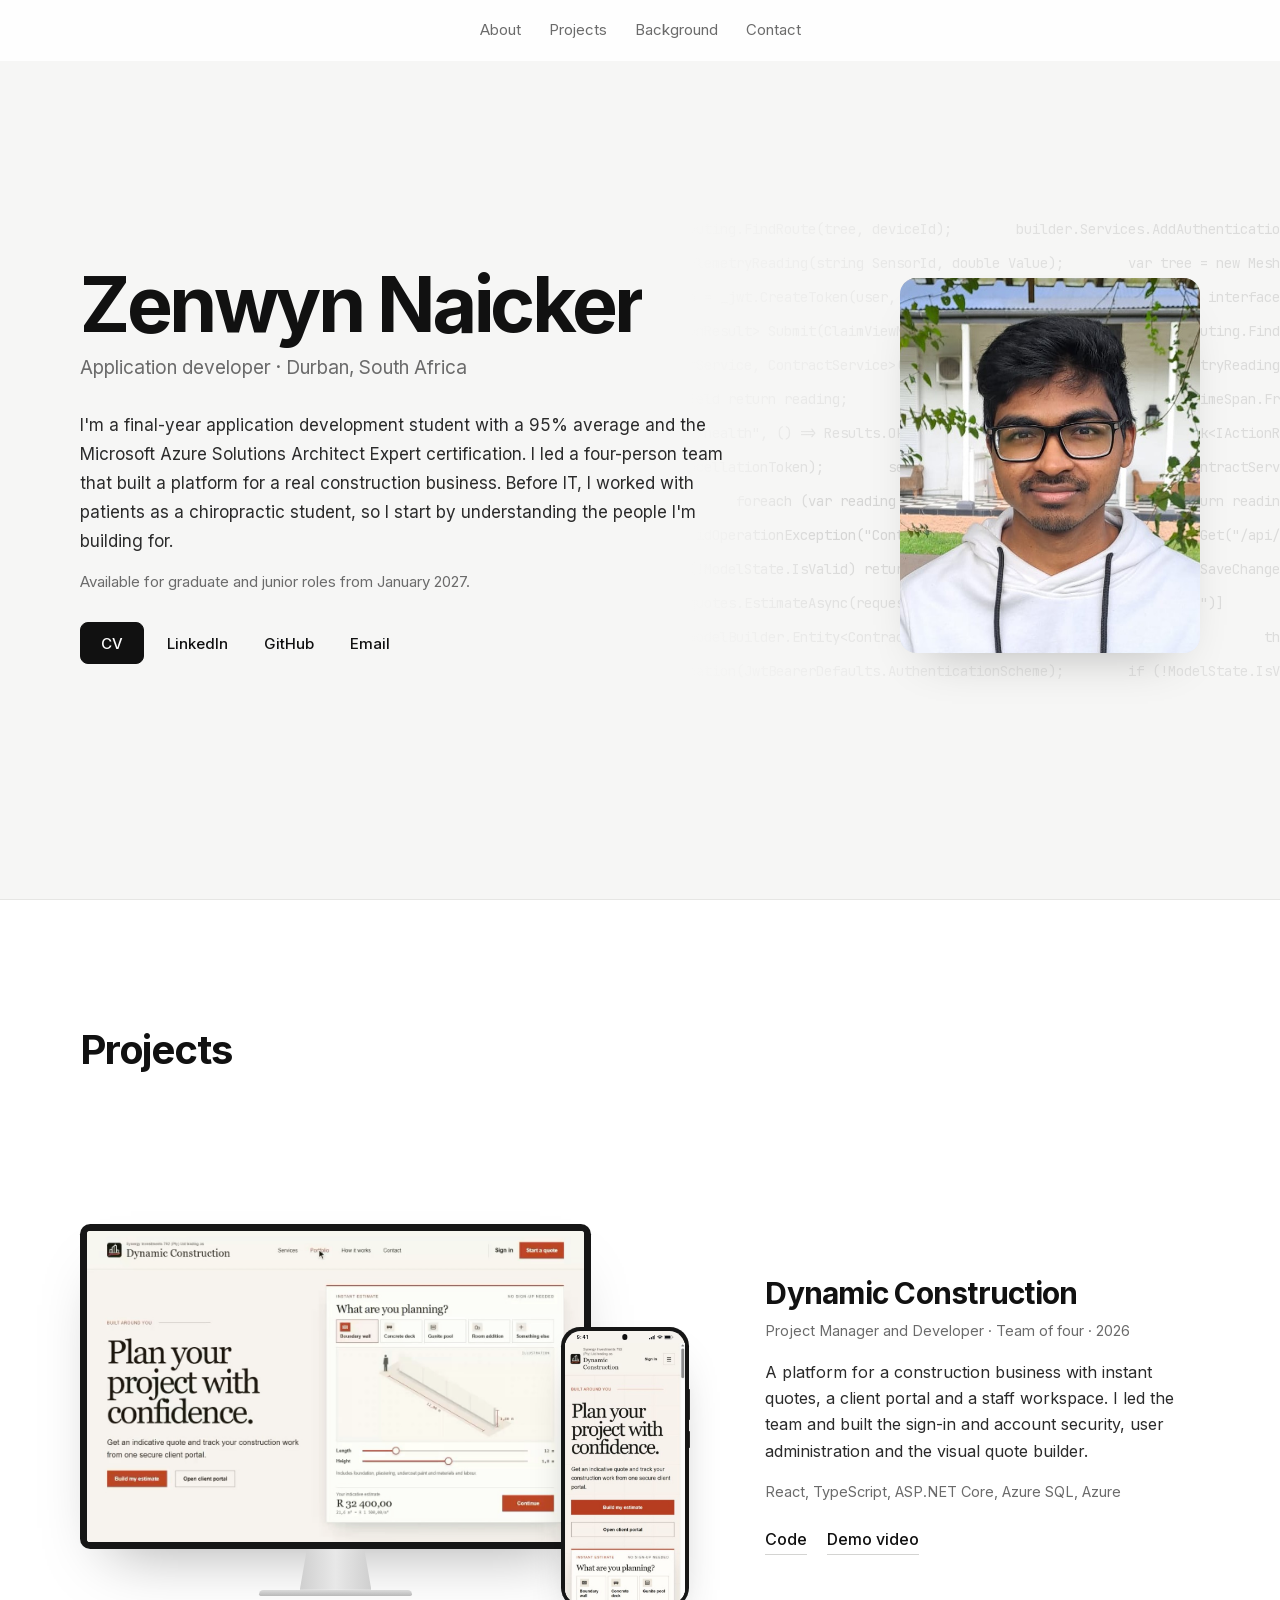
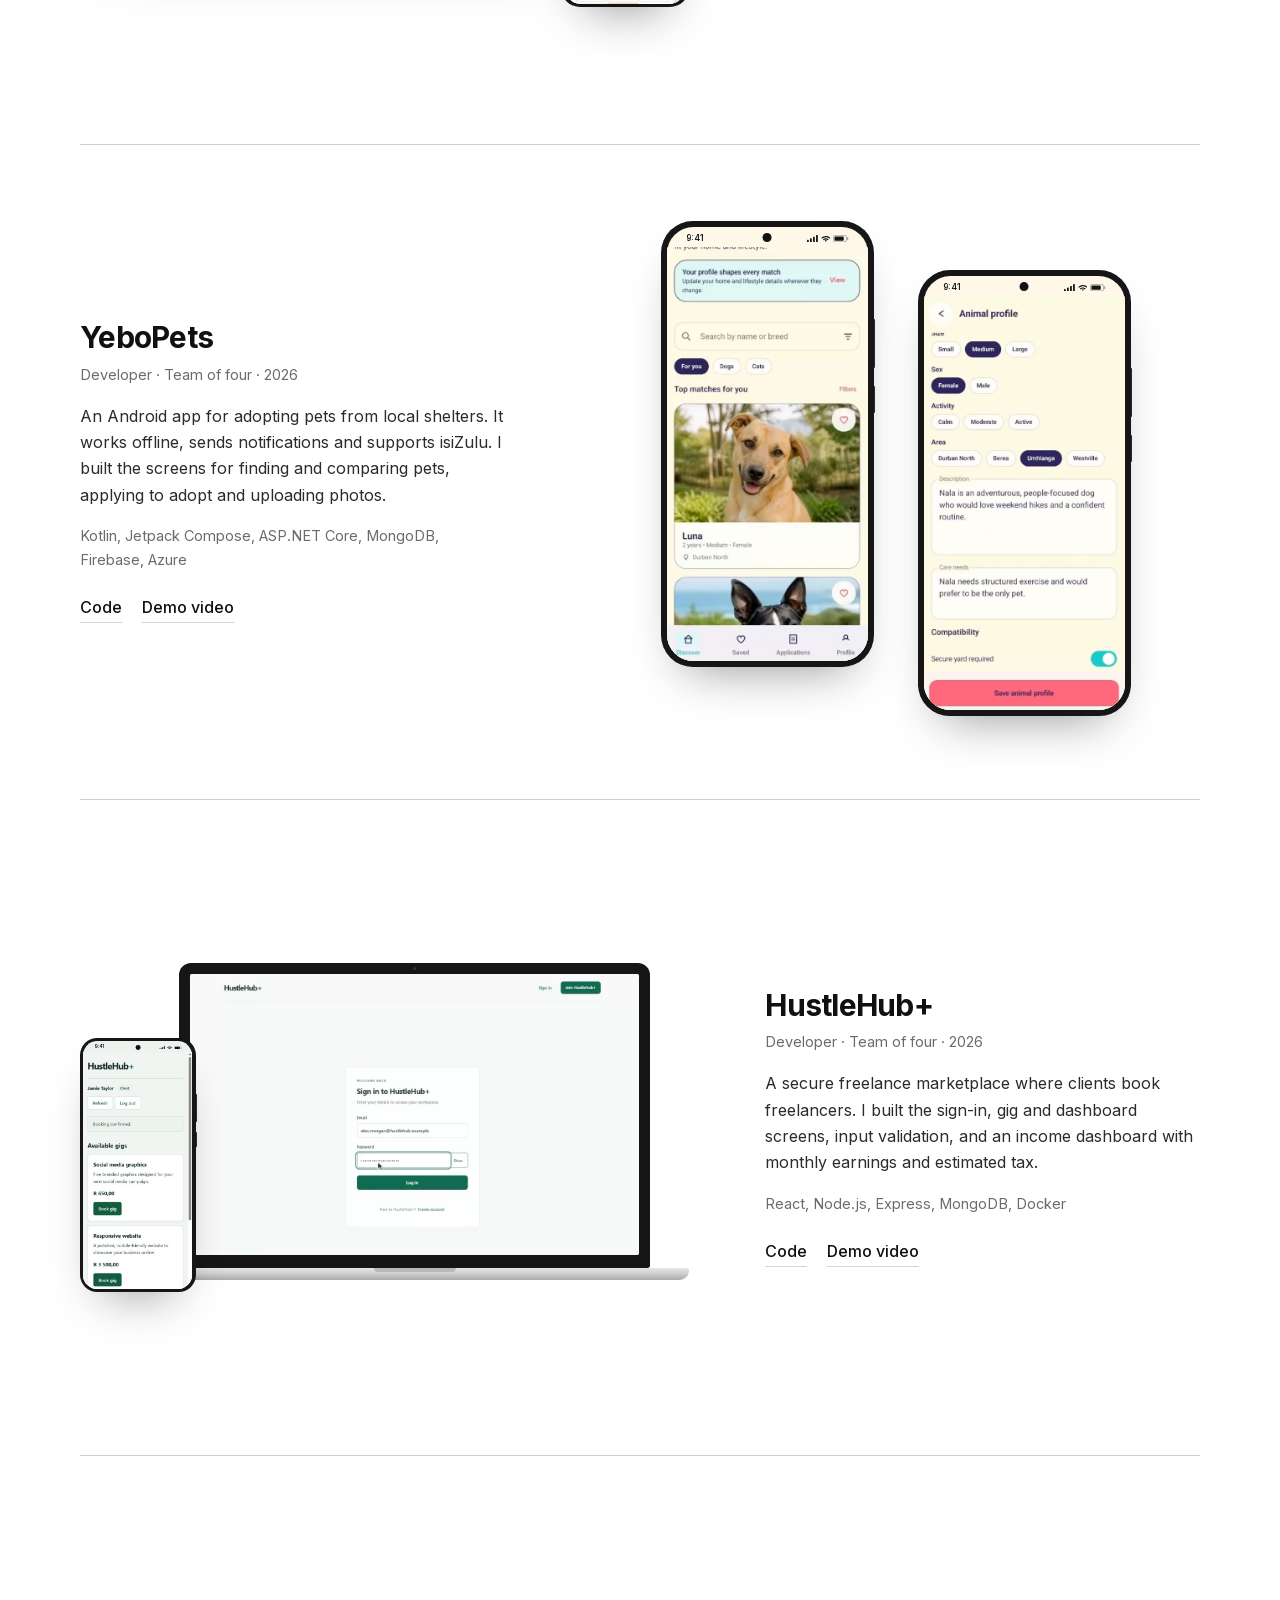
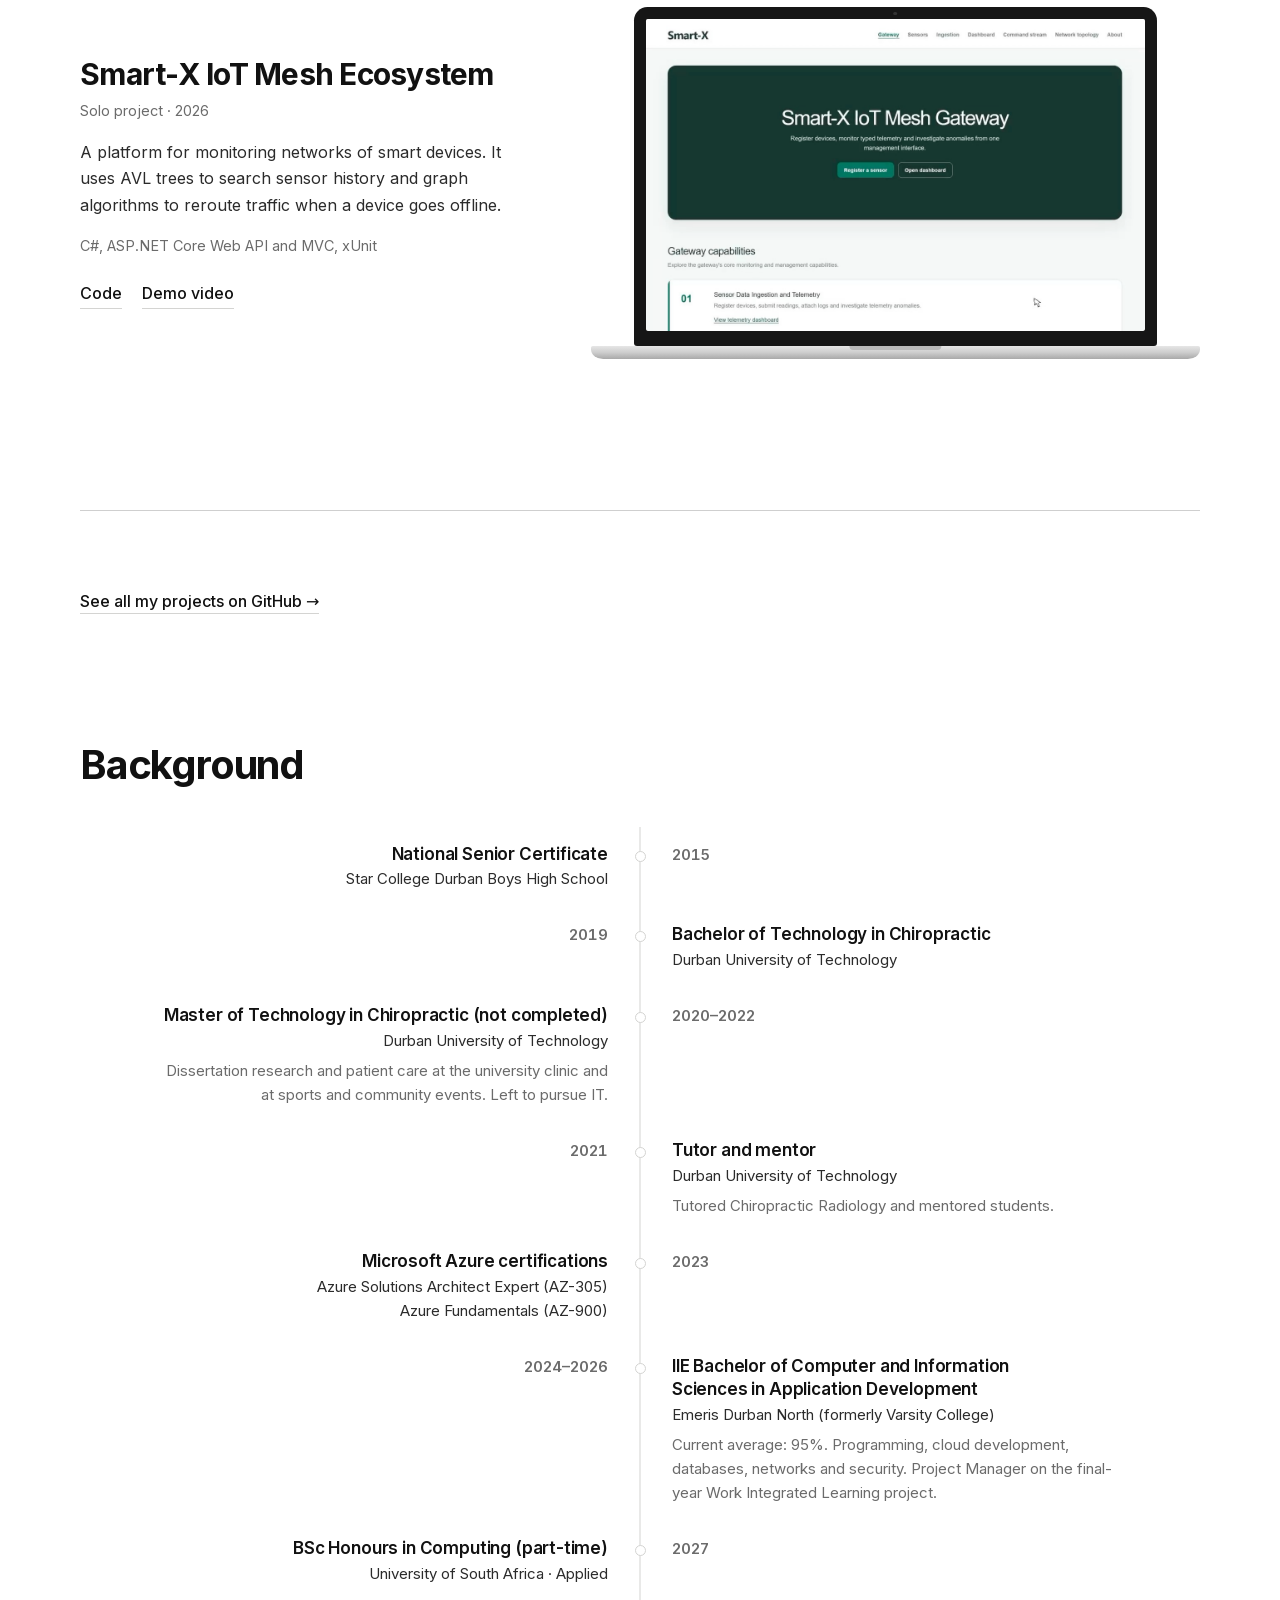
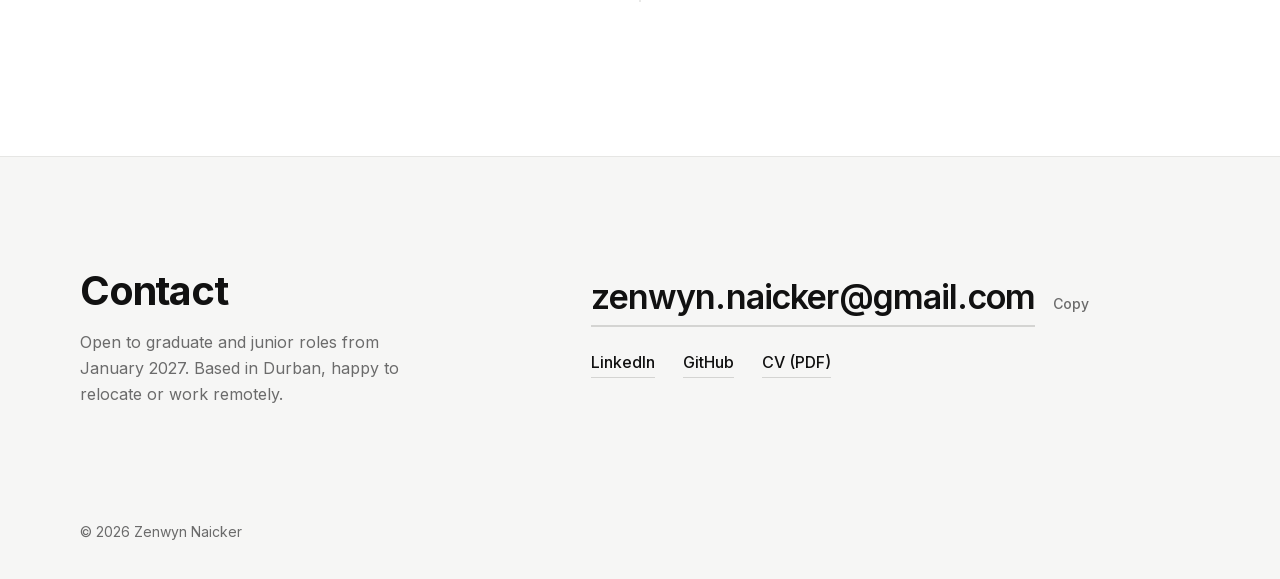
==== commit 2a84eb3c: "Chrome on iPhone: add the extra top space only once the page is scrolled" ====
--- a/index.html
+++ b/index.html
@@ -17,7 +17,7 @@
   <meta name="twitter:card" content="summary_large_image">
   <link rel="canonical" href="https://zenwyn-naicker.github.io/">
   <link rel="preload" href="assets/fonts/inter-latin.woff2" as="font" type="font/woff2" crossorigin>
-  <link rel="stylesheet" href="assets/css/style.css?v=29">
+  <link rel="stylesheet" href="assets/css/style.css?v=30">
   <script type="application/ld+json">
   {
     "@context": "https://schema.org",
@@ -34,7 +34,7 @@
   }
   </script>
   <script>document.documentElement.classList.add('js'); if (/CriOS/.test(navigator.userAgent)) document.documentElement.classList.add('crios')</script>
-  <script defer src="assets/js/main.js?v=26"></script>
+  <script defer src="assets/js/main.js?v=27"></script>
 </head>
 <body>
   <a class="skip" href="#main">Skip to content</a>
--- a/assets/css/style.css
+++ b/assets/css/style.css
@@ -495,11 +495,11 @@
   /* Code runs behind the photo at the top, then fades out before the name and paragraph. */
   .banner__code { font-size: 12.5px; line-height: 28px; justify-content: flex-start; padding-top: 60px; }
   .banner__shade { background: linear-gradient(180deg, rgba(246, 246, 245, 0.2) 0, rgba(246, 246, 245, 0.2) 185px, rgba(246, 246, 245, 1) 245px); }
-  /* Chrome on iPhone can leave the page sitting about one toolbar-height too high after its
-     address bar slides back in, which pushed the photo under the navigation bar. The extra
-     space keeps the photo clear in that state. Set from a class added in index.html. */
-  .crios .hero { padding-top: 212px; }
-  .crios .banner__shade { background: linear-gradient(180deg, rgba(246, 246, 245, 0.2) 0, rgba(246, 246, 245, 0.2) 305px, rgba(246, 246, 245, 1) 365px); }
+  /* Chrome on iPhone moves the page up by about one toolbar-height the first time it is
+     scrolled, and leaves it there, which pushed the photo under the navigation bar. main.js adds
+     "shifted" on the first scroll in that browser, and this extra space keeps the photo clear. */
+  .crios.shifted .hero { padding-top: 212px; }
+  .crios.shifted .banner__shade { background: linear-gradient(180deg, rgba(246, 246, 245, 0.2) 0, rgba(246, 246, 245, 0.2) 305px, rgba(246, 246, 245, 1) 365px); }
   .nav__links { gap: 14px; }
   .nav__links a { font-size: 13.5px; }
 
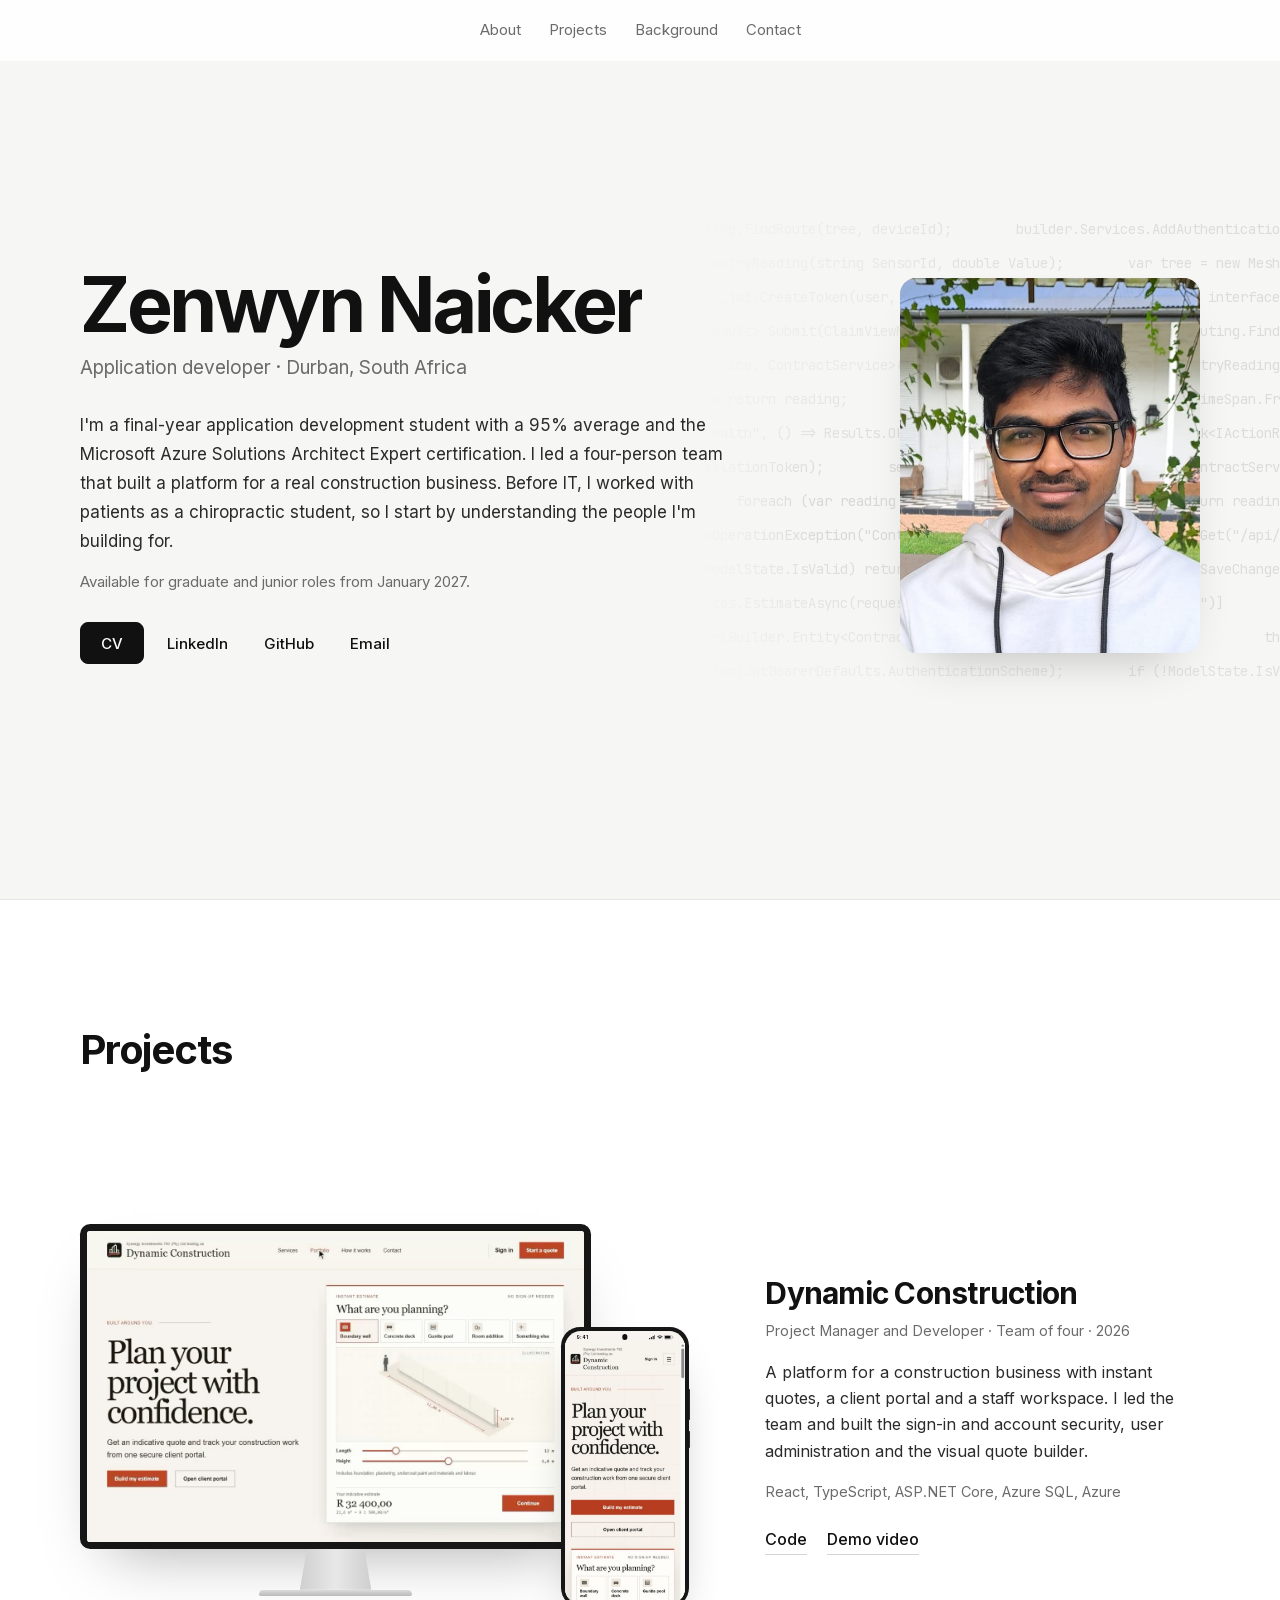
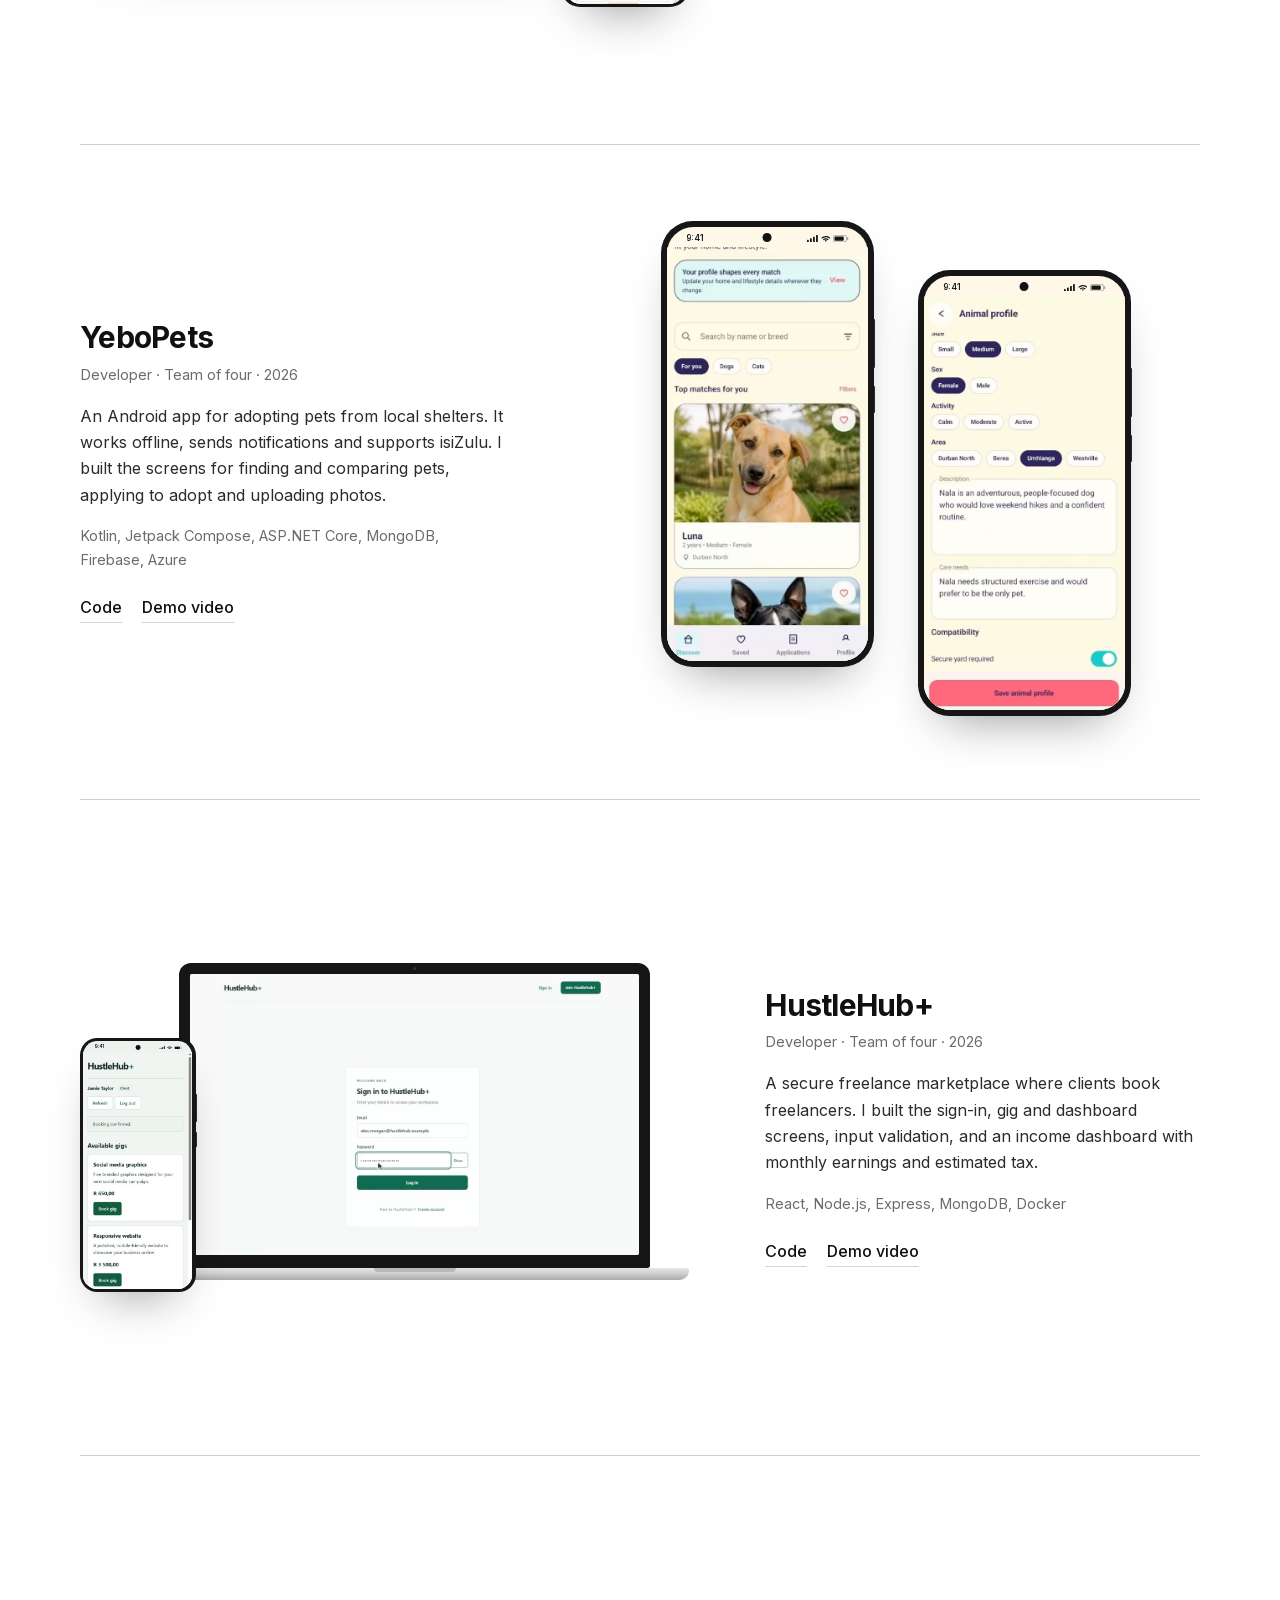
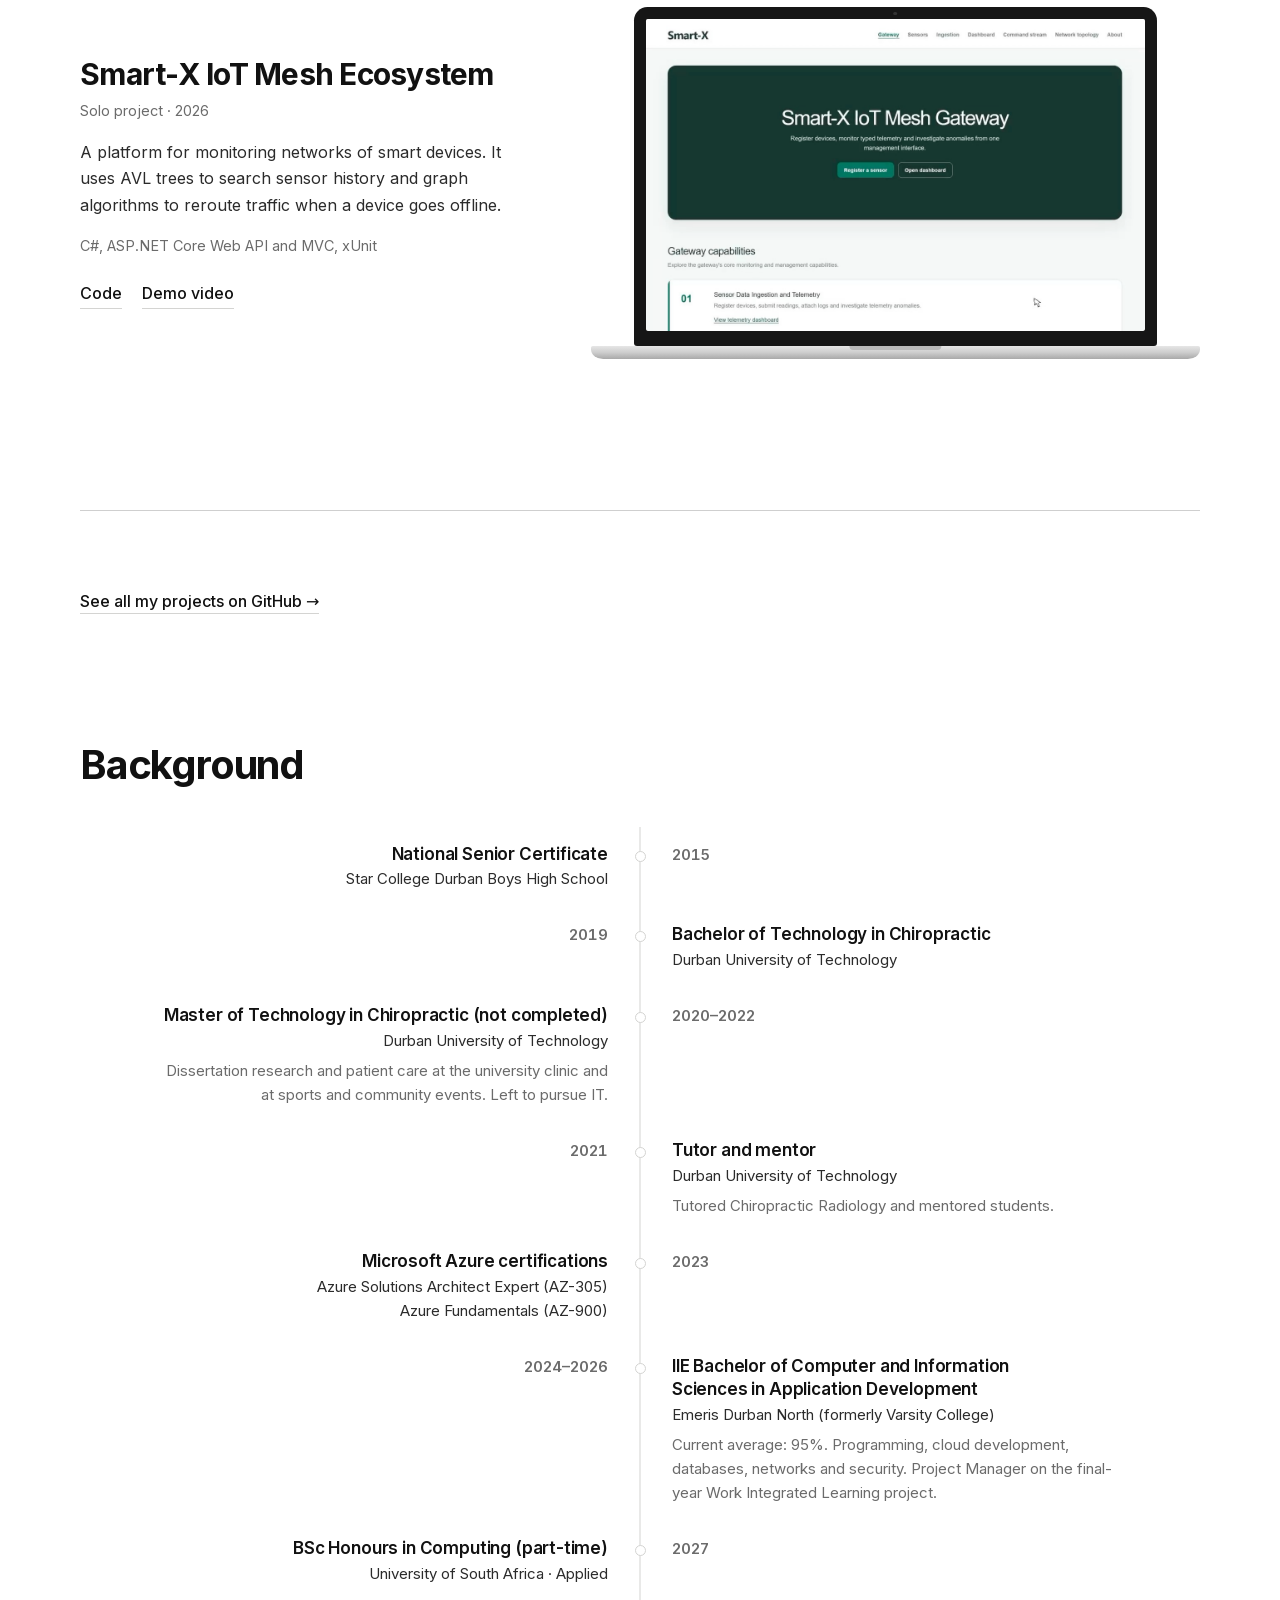
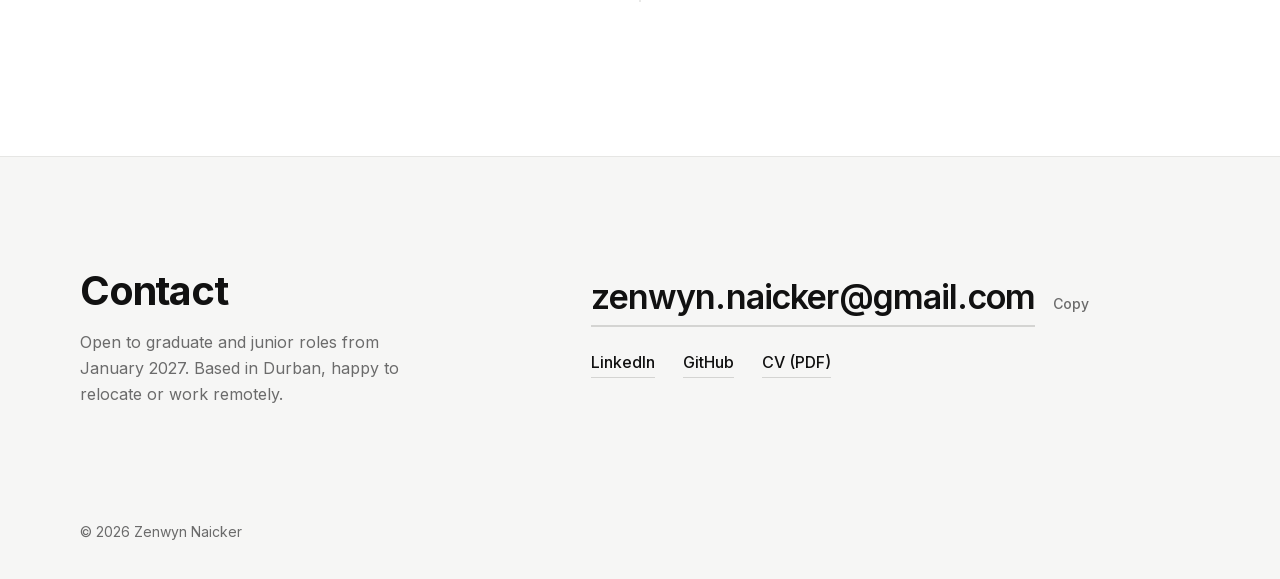
==== commit a5ff0cc9: "Revert "Chrome on iPhone: add the extra top space only once the page is scrolled" This reverts commi" ====
--- a/index.html
+++ b/index.html
@@ -17,7 +17,7 @@
   <meta name="twitter:card" content="summary_large_image">
   <link rel="canonical" href="https://zenwyn-naicker.github.io/">
   <link rel="preload" href="assets/fonts/inter-latin.woff2" as="font" type="font/woff2" crossorigin>
-  <link rel="stylesheet" href="assets/css/style.css?v=30">
+  <link rel="stylesheet" href="assets/css/style.css?v=29">
   <script type="application/ld+json">
   {
     "@context": "https://schema.org",
@@ -34,7 +34,7 @@
   }
   </script>
   <script>document.documentElement.classList.add('js'); if (/CriOS/.test(navigator.userAgent)) document.documentElement.classList.add('crios')</script>
-  <script defer src="assets/js/main.js?v=27"></script>
+  <script defer src="assets/js/main.js?v=26"></script>
 </head>
 <body>
   <a class="skip" href="#main">Skip to content</a>
--- a/assets/css/style.css
+++ b/assets/css/style.css
@@ -495,11 +495,11 @@
   /* Code runs behind the photo at the top, then fades out before the name and paragraph. */
   .banner__code { font-size: 12.5px; line-height: 28px; justify-content: flex-start; padding-top: 60px; }
   .banner__shade { background: linear-gradient(180deg, rgba(246, 246, 245, 0.2) 0, rgba(246, 246, 245, 0.2) 185px, rgba(246, 246, 245, 1) 245px); }
-  /* Chrome on iPhone moves the page up by about one toolbar-height the first time it is
-     scrolled, and leaves it there, which pushed the photo under the navigation bar. main.js adds
-     "shifted" on the first scroll in that browser, and this extra space keeps the photo clear. */
-  .crios.shifted .hero { padding-top: 212px; }
-  .crios.shifted .banner__shade { background: linear-gradient(180deg, rgba(246, 246, 245, 0.2) 0, rgba(246, 246, 245, 0.2) 305px, rgba(246, 246, 245, 1) 365px); }
+  /* Chrome on iPhone can leave the page sitting about one toolbar-height too high after its
+     address bar slides back in, which pushed the photo under the navigation bar. The extra
+     space keeps the photo clear in that state. Set from a class added in index.html. */
+  .crios .hero { padding-top: 212px; }
+  .crios .banner__shade { background: linear-gradient(180deg, rgba(246, 246, 245, 0.2) 0, rgba(246, 246, 245, 0.2) 305px, rgba(246, 246, 245, 1) 365px); }
   .nav__links { gap: 14px; }
   .nav__links a { font-size: 13.5px; }
 
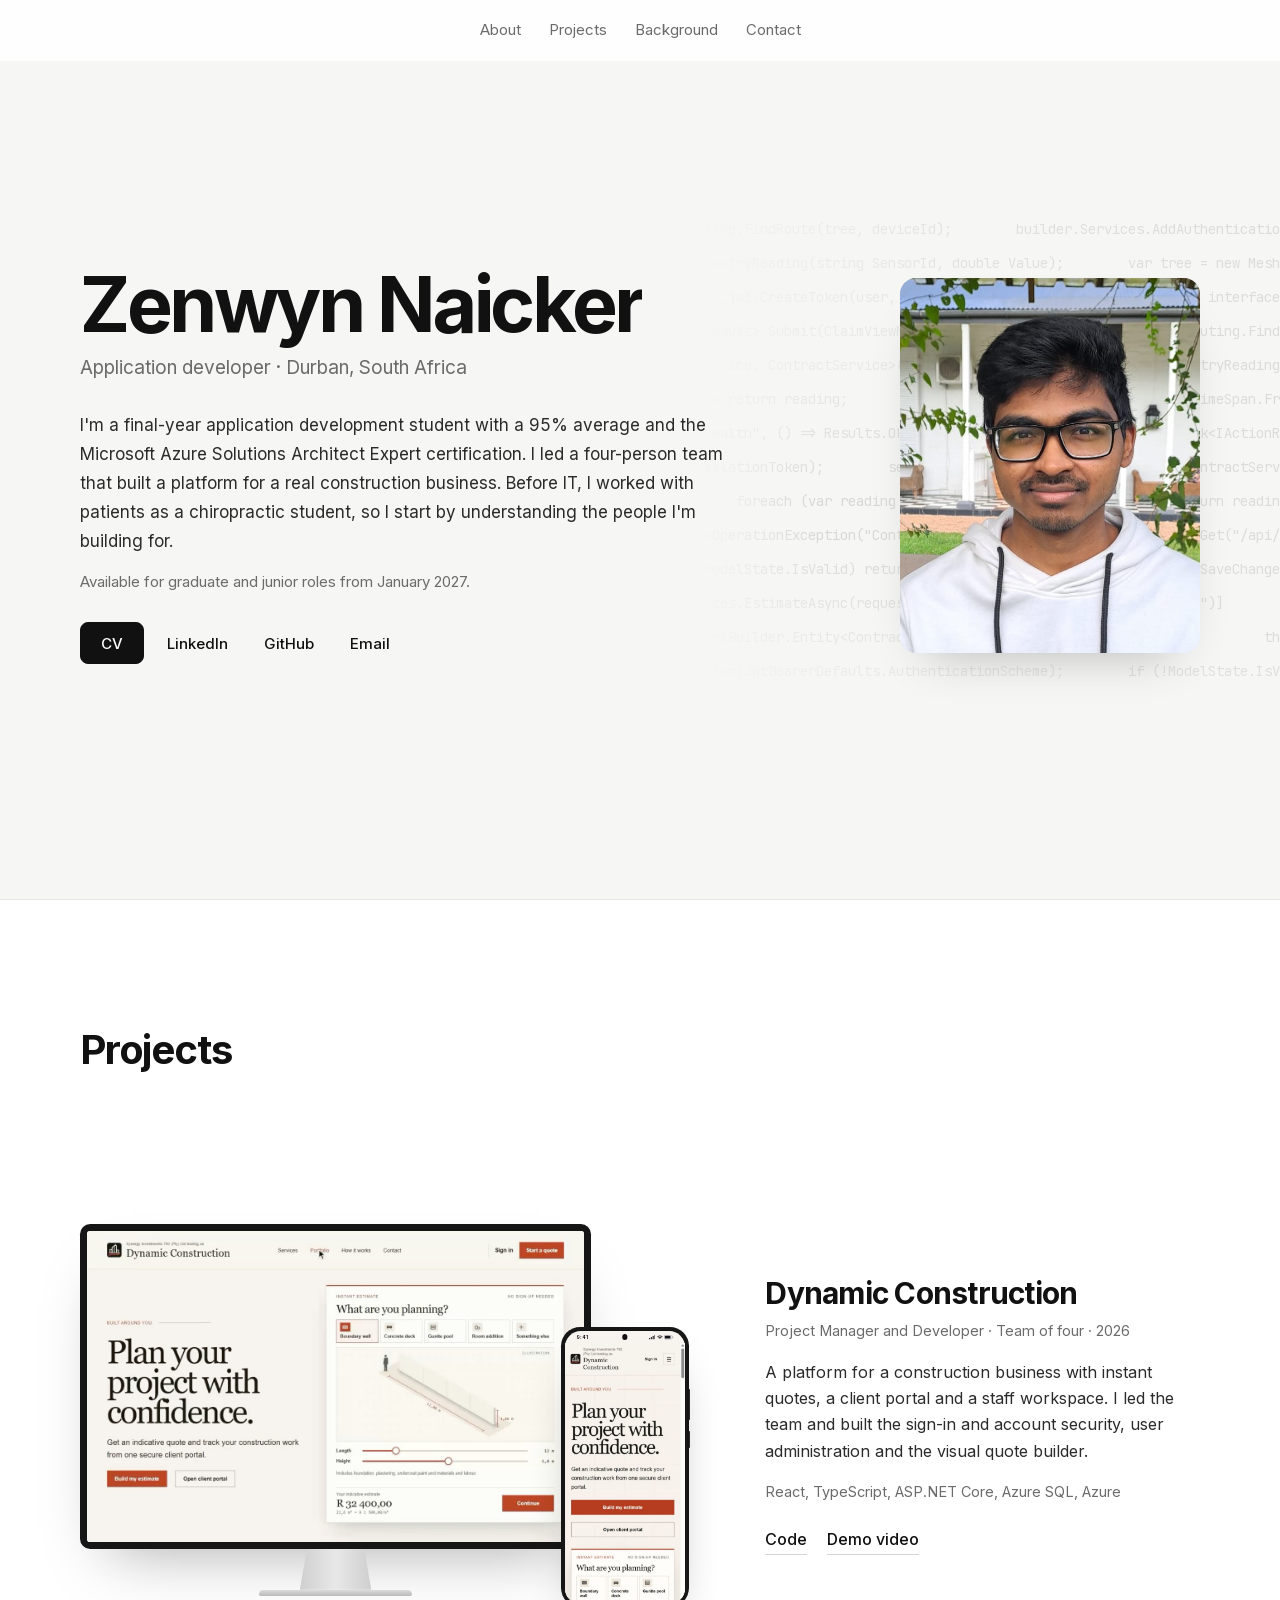
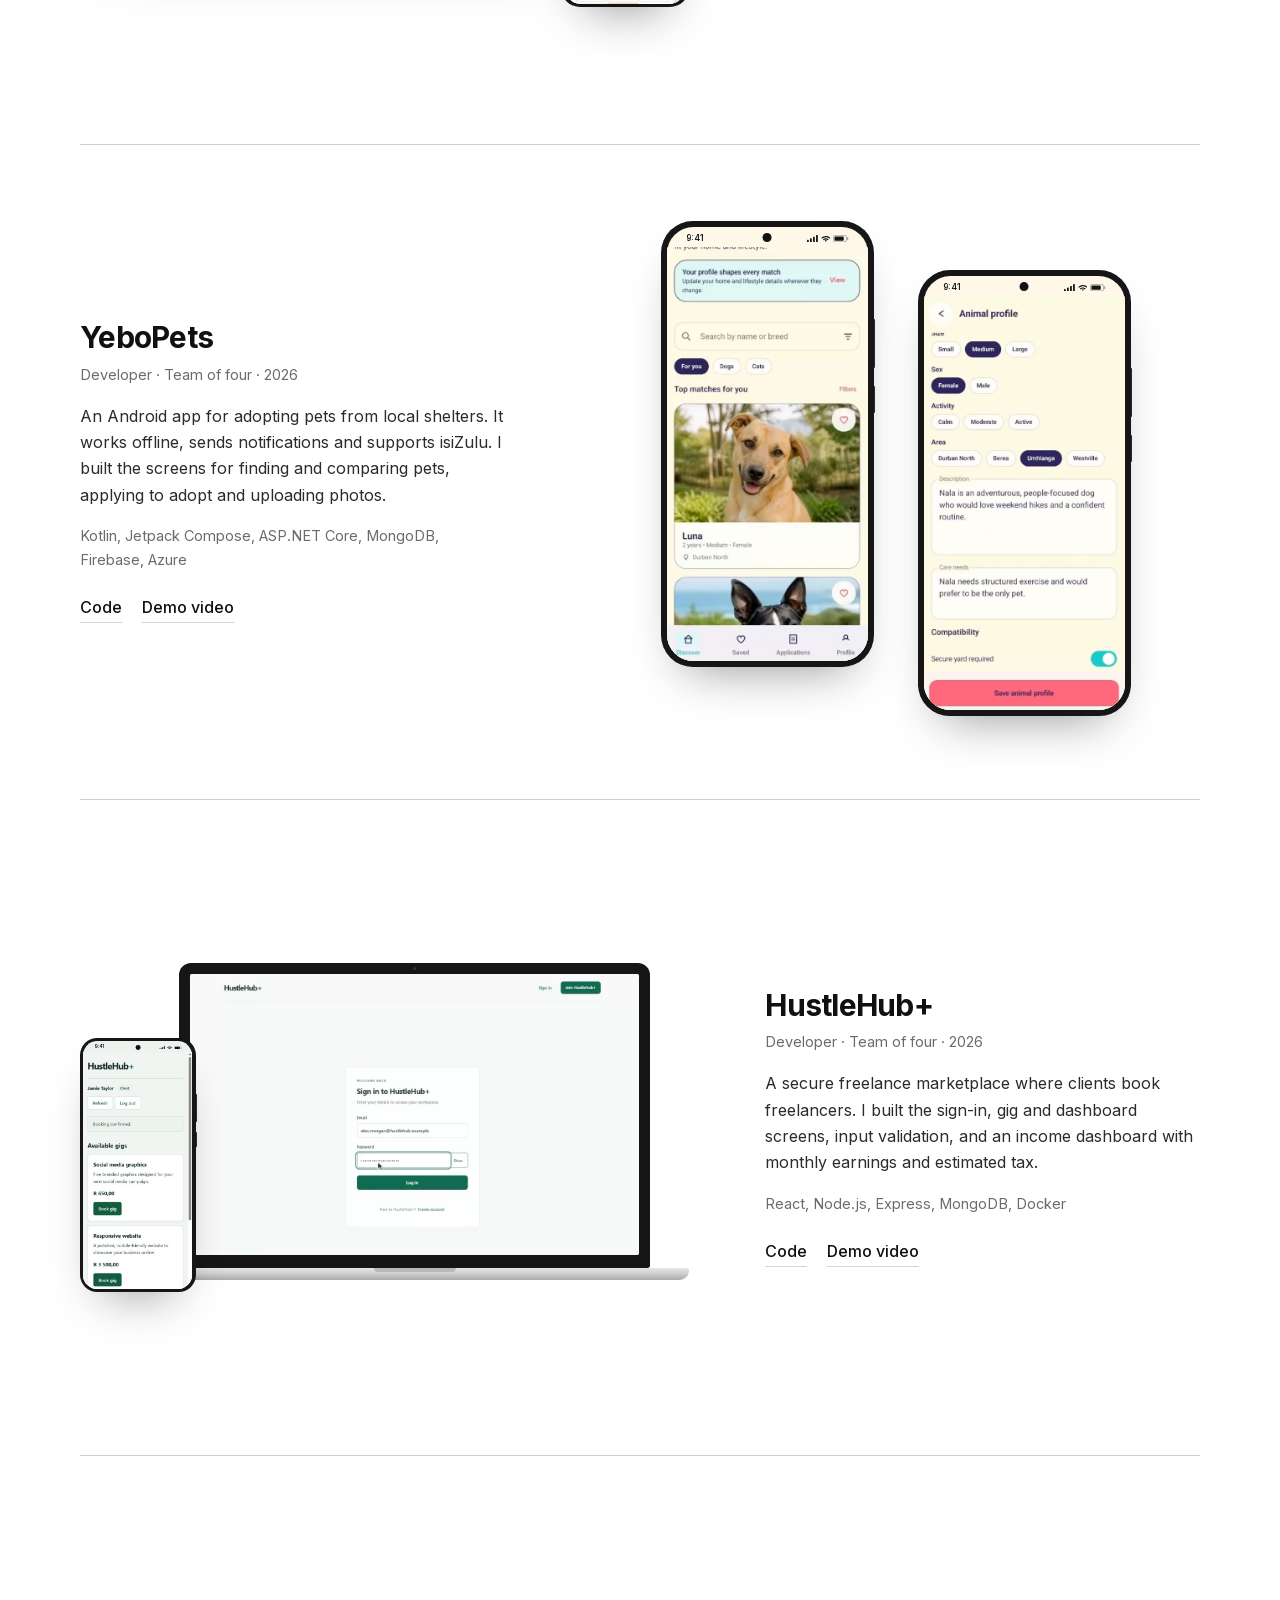
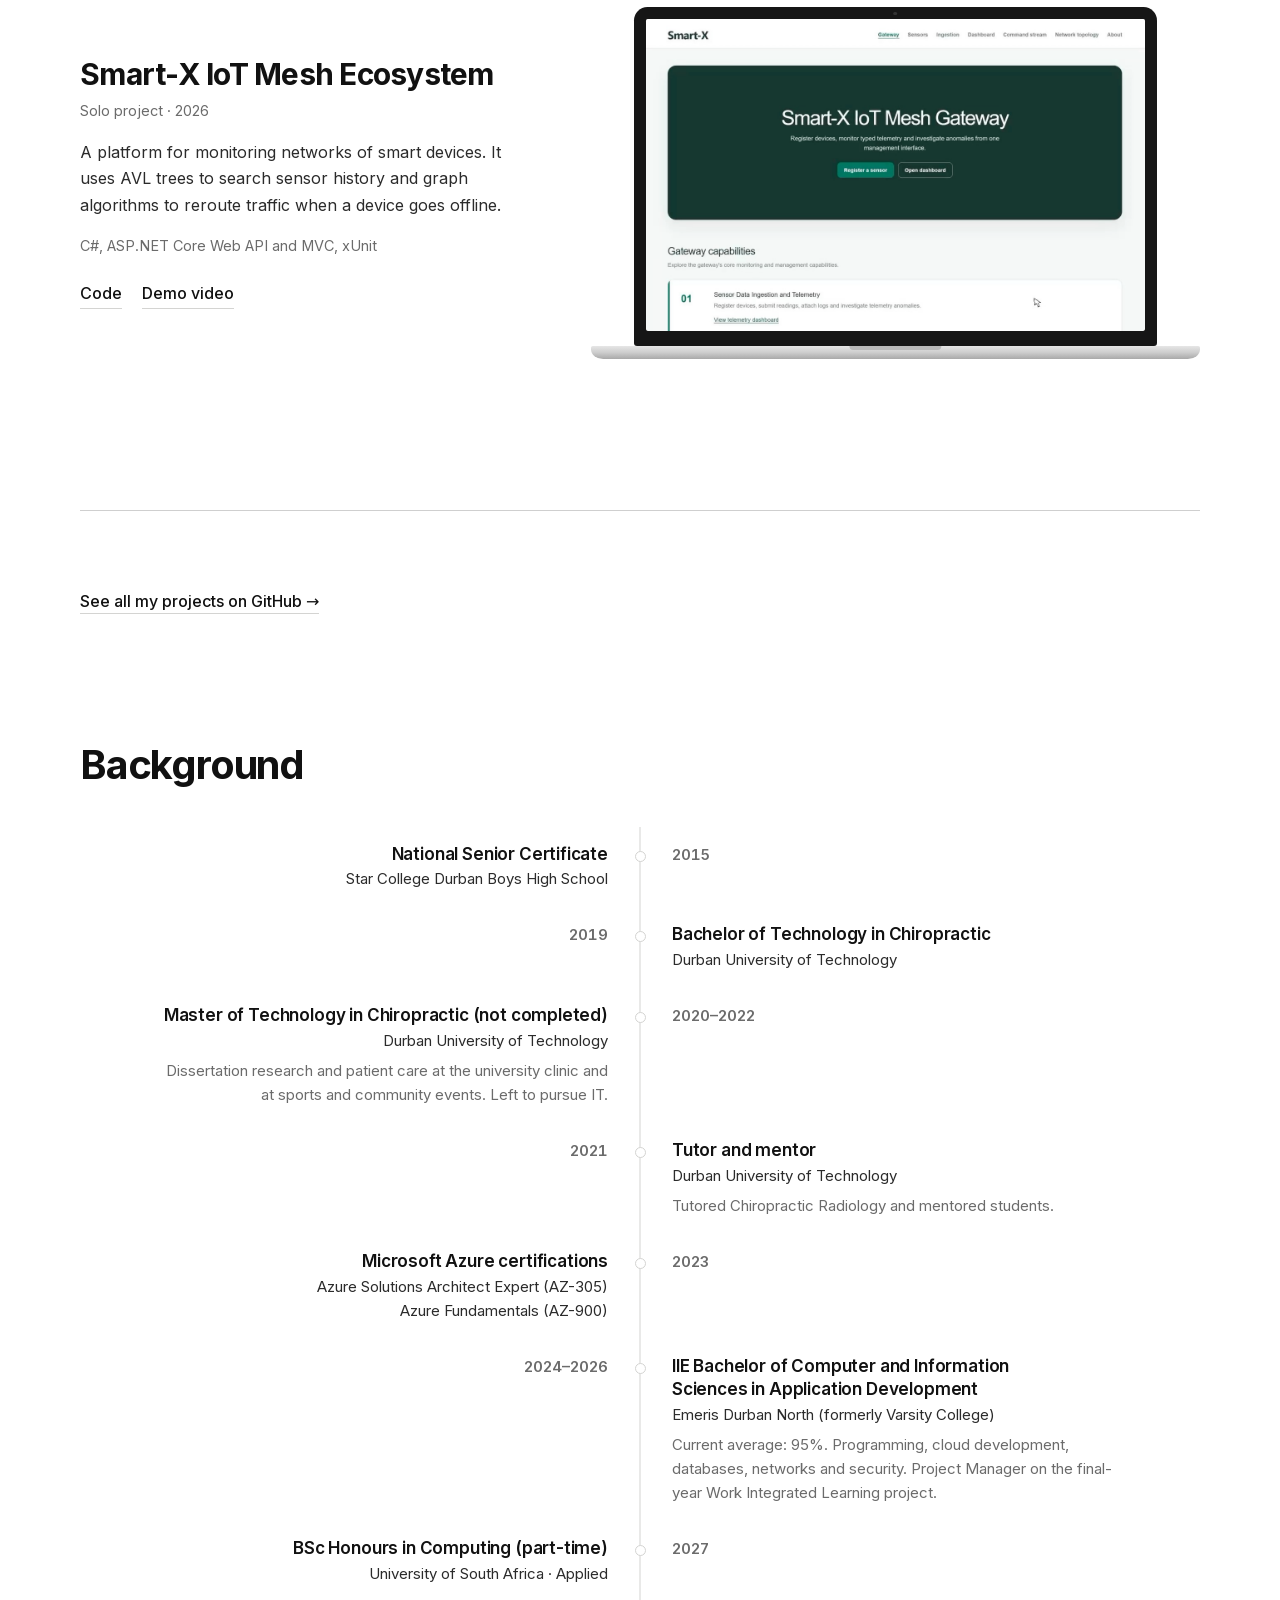
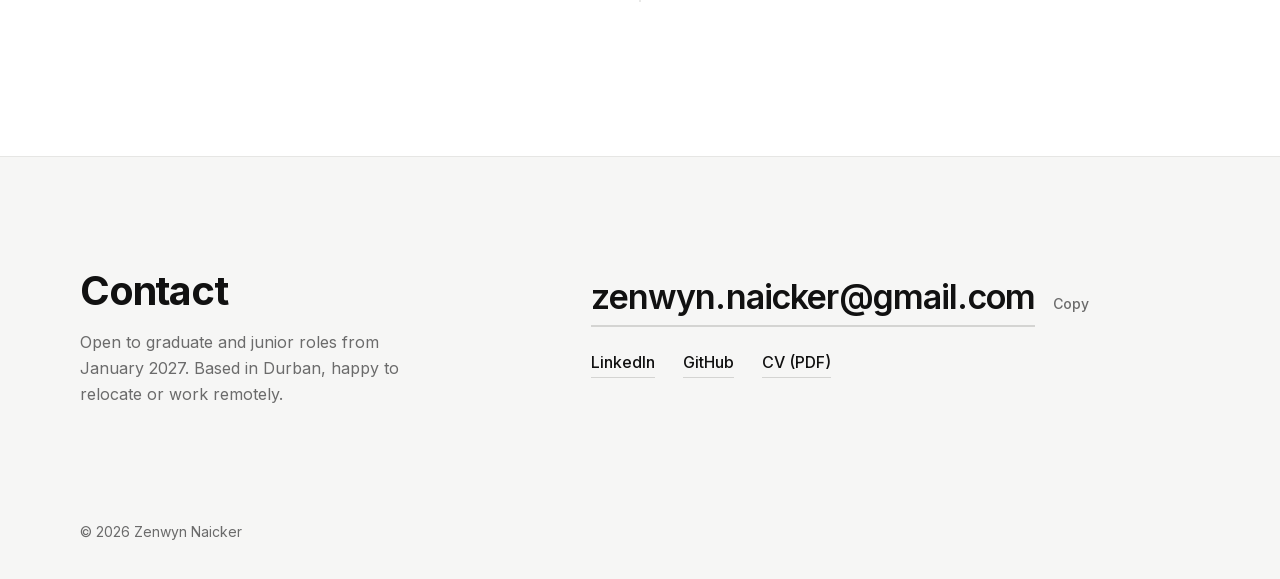
==== commit 92d083e2: "Remove the Chrome on iPhone hero padding workaround" ====
--- a/index.html
+++ b/index.html
@@ -17,7 +17,7 @@
   <meta name="twitter:card" content="summary_large_image">
   <link rel="canonical" href="https://zenwyn-naicker.github.io/">
   <link rel="preload" href="assets/fonts/inter-latin.woff2" as="font" type="font/woff2" crossorigin>
-  <link rel="stylesheet" href="assets/css/style.css?v=29">
+  <link rel="stylesheet" href="assets/css/style.css?v=30">
   <script type="application/ld+json">
   {
     "@context": "https://schema.org",
@@ -33,7 +33,7 @@
     ]
   }
   </script>
-  <script>document.documentElement.classList.add('js'); if (/CriOS/.test(navigator.userAgent)) document.documentElement.classList.add('crios')</script>
+  <script>document.documentElement.classList.add('js')</script>
   <script defer src="assets/js/main.js?v=26"></script>
 </head>
 <body>
--- a/assets/css/style.css
+++ b/assets/css/style.css
@@ -495,11 +495,6 @@
   /* Code runs behind the photo at the top, then fades out before the name and paragraph. */
   .banner__code { font-size: 12.5px; line-height: 28px; justify-content: flex-start; padding-top: 60px; }
   .banner__shade { background: linear-gradient(180deg, rgba(246, 246, 245, 0.2) 0, rgba(246, 246, 245, 0.2) 185px, rgba(246, 246, 245, 1) 245px); }
-  /* Chrome on iPhone can leave the page sitting about one toolbar-height too high after its
-     address bar slides back in, which pushed the photo under the navigation bar. The extra
-     space keeps the photo clear in that state. Set from a class added in index.html. */
-  .crios .hero { padding-top: 212px; }
-  .crios .banner__shade { background: linear-gradient(180deg, rgba(246, 246, 245, 0.2) 0, rgba(246, 246, 245, 0.2) 305px, rgba(246, 246, 245, 1) 365px); }
   .nav__links { gap: 14px; }
   .nav__links a { font-size: 13.5px; }
 
